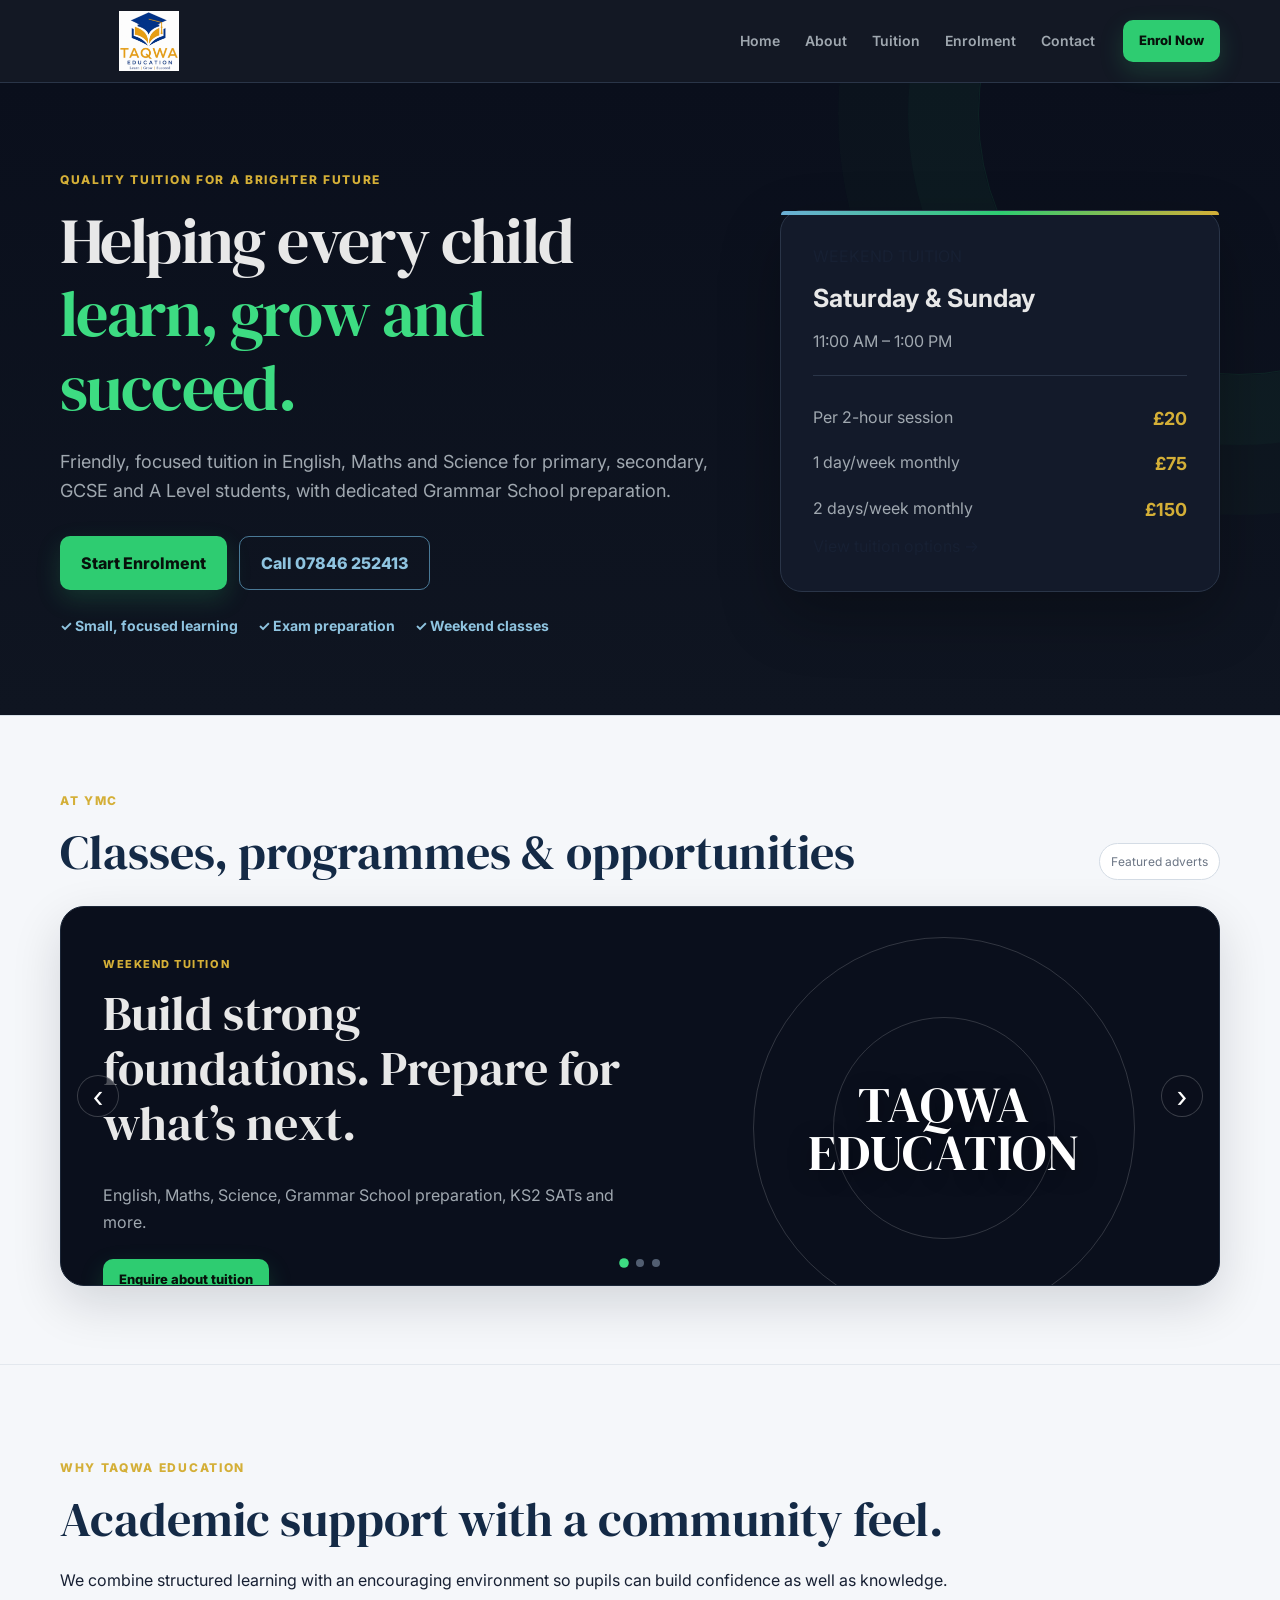
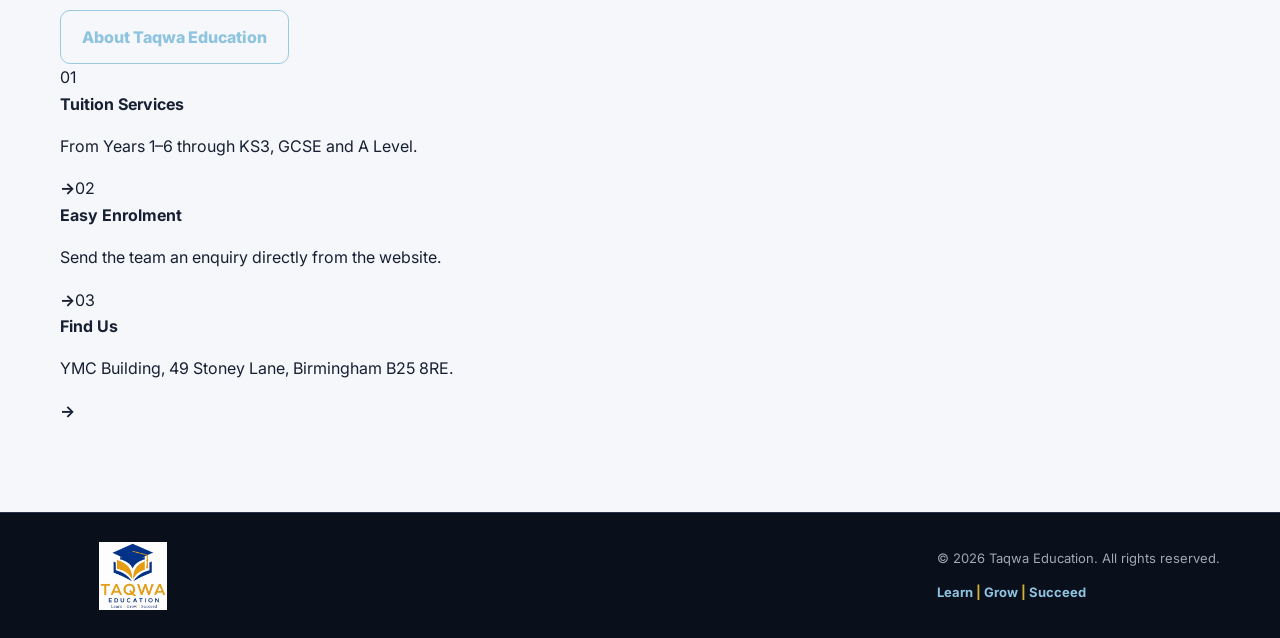
==== index.html @ a2e81d65 "Make homepage the entry point for multipage Taqwa site" ====
<!doctype html>
<html lang="en"><head><meta charset="utf-8"><meta name="viewport" content="width=device-width,initial-scale=1"><title>Taqwa Education | Tuition Centre Birmingham</title><meta name="description" content="Taqwa Education provides supportive tuition in Birmingham for primary, secondary, GCSE and A Level students."><link rel="canonical" href="https://taqwaeducation.com/"><link rel="icon" href="assets/favicon.png" type="image/png"><link rel="preconnect" href="https://fonts.googleapis.com"><link rel="preconnect" href="https://fonts.gstatic.com" crossorigin><link href="https://fonts.googleapis.com/css2?family=DM+Serif+Display&family=Inter:wght@400;500;600;700;800&display=swap" rel="stylesheet"><link rel="stylesheet" href="styles.css"></head><body>
<header class="site-header"><div class="container nav-wrap"><a class="brand" href="index.html"><img src="assets/taqwa-education-logo.jpg" alt="Taqwa Education"></a><button class="menu-btn" aria-label="Open menu" aria-expanded="false">☰</button><nav class="main-nav"><a class="active" href="index.html">Home</a><a href="about.html">About</a><a href="services.html">Tuition</a><a href="enrolment.html">Enrolment</a><a href="contact.html">Contact</a></nav><a class="btn btn-small nav-cta" href="enrolment.html">Enrol Now</a></div></header>
<main>
<section class="hero home-hero"><div class="container hero-grid"><div class="hero-copy"><span class="eyebrow">Quality Tuition for a Brighter Future</span><h1>Helping every child <span>learn, grow and succeed.</span></h1><p>Friendly, focused tuition in English, Maths and Science for primary, secondary, GCSE and A Level students, with dedicated Grammar School preparation.</p><div class="hero-actions"><a class="btn" href="enrolment.html">Start Enrolment</a><a class="btn btn-outline" href="tel:+447846252413">Call 07846 252413</a></div><div class="hero-points"><span>✓ Small, focused learning</span><span>✓ Exam preparation</span><span>✓ Weekend classes</span></div></div><aside class="hero-card"><span class="card-kicker">WEEKEND TUITION</span><h2>Saturday &amp; Sunday</h2><p class="muted">11:00 AM – 1:00 PM</p><hr><div class="price-line"><span>Per 2-hour session</span><strong>£20</strong></div><div class="price-line"><span>1 day/week monthly</span><strong>£75</strong></div><div class="price-line"><span>2 days/week monthly</span><strong>£150</strong></div><a class="text-link" href="services.html">View tuition options →</a></aside></div></section>
<section class="promo-section"><div class="container"><div class="promo-head"><div><span class="eyebrow">At YMC</span><h2>Classes, programmes &amp; opportunities</h2></div><span class="promo-status">Featured adverts</span></div><div class="promo-slider" id="promoSlider" aria-label="Featured programmes"><div class="promo-slide is-active"><div class="promo-copy"><span class="promo-kicker">Weekend Tuition</span><h3>Build strong foundations. Prepare for what’s next.</h3><p>English, Maths, Science, Grammar School preparation, KS2 SATs and more.</p><a class="btn btn-small" href="enrolment.html">Enquire about tuition</a></div><div class="promo-art art-tuition"><span>TAQWA<br>EDUCATION</span></div></div><div class="promo-slide"><div class="promo-copy"><span class="promo-kicker">Karate Classes</span><h3>Stay active. Build discipline. Grow in confidence.</h3><p>Swap this graphic for the real karate poster whenever it is ready.</p><a class="btn btn-small btn-secondary" href="https://ymc1.uk/events.html">View YMC programmes</a></div><div class="promo-art art-karate"><span>KARATE<br>AT YMC</span></div></div><div class="promo-slide"><div class="promo-copy"><span class="promo-kicker">Community Programmes</span><h3>More happening at your local community centre.</h3><p>Tuition, youth activities, sports and community programmes under one roof.</p><a class="btn btn-small btn-secondary" href="https://ymc1.uk/events.html">See programmes</a></div><div class="promo-art art-community"><span>YMC<br>PROGRAMMES</span></div></div><button class="promo-control promo-prev" type="button" aria-label="Previous advert">‹</button><button class="promo-control promo-next" type="button" aria-label="Next advert">›</button><div class="promo-dots"><button class="is-active" type="button" data-slide="0" aria-label="Show advert 1"></button><button type="button" data-slide="1" aria-label="Show advert 2"></button><button type="button" data-slide="2" aria-label="Show advert 3"></button></div></div></div></section>
<section class="section section-alt"><div class="container feature-grid"><div class="feature-copy"><span class="eyebrow">Why Taqwa Education</span><h2>Academic support with a community feel.</h2><p>We combine structured learning with an encouraging environment so pupils can build confidence as well as knowledge.</p><a class="btn btn-outline" href="about.html">About Taqwa Education</a></div><div class="feature-panels"><a href="services.html" class="feature-panel"><span>01</span><div><strong>Tuition Services</strong><p>From Years 1–6 through KS3, GCSE and A Level.</p></div><b>→</b></a><a href="enrolment.html" class="feature-panel"><span>02</span><div><strong>Easy Enrolment</strong><p>Send the team an enquiry directly from the website.</p></div><b>→</b></a><a href="contact.html" class="feature-panel"><span>03</span><div><strong>Find Us</strong><p>YMC Building, 49 Stoney Lane, Birmingham B25 8RE.</p></div><b>→</b></a></div></div></section>
</main><footer><div class="container footer-wrap"><img src="assets/taqwa-education-logo.jpg" alt="Taqwa Education"><div><p>© <span id="year"></span> Taqwa Education. All rights reserved.</p><p class="footer-tagline">Learn <b>|</b> Grow <b>|</b> Succeed</p></div></div></footer><script src="script.js"></script></body></html>
---- styles.css ----
:root{
  --bg-primary:#0a0f1c;
  --bg-secondary:#0f1521;
  --bg-card:#131a2a;
  --bg-card-alt:#1a2332;
  --blue:#6BAFD6;
  --blue-bright:#8FC4E0;
  --green:#2ECC71;
  --green-bright:#3DDC82;
  --gold:#D4AF37;
  --gold-dull:#7E6822;
  --text-primary:#E8E8E8;
  --text-secondary:#A0A8B0;
  --border:#2a3548;
  --white:#fff;
  --ink:#172033;
  --muted:#657084;
  --bg-light:#f5f7fa;
  --line:#dfe5ec;
  --navy:#142a46;
  --radius:18px;
  --shadow:0 18px 50px rgba(10,15,28,.11);
  --font-serif:'DM Serif Display',serif;
  --font-sans:'Inter',system-ui,-apple-system,BlinkMacSystemFont,'Segoe UI',sans-serif;
}
*{box-sizing:border-box}
html{scroll-behavior:smooth}
body{margin:0;font-family:var(--font-sans);color:var(--ink);background:#fff;line-height:1.65}
a{color:inherit;text-decoration:none}img{max-width:100%;display:block}
button,input,select,textarea{font:inherit}
.container{width:min(1160px,calc(100% - 40px));margin-inline:auto}
::selection{background:rgba(212,175,55,.25)}

.site-header{position:sticky;top:0;z-index:1000;background:rgba(10,15,28,.96);backdrop-filter:blur(12px);border-bottom:1px solid var(--border)}
.nav-wrap{height:82px;display:flex;align-items:center;gap:28px}.brand{width:178px;display:block}.brand img{width:100%;height:60px;object-fit:contain;border-radius:8px}
.main-nav{margin-left:auto;display:flex;gap:25px;align-items:center;font-size:14px;font-weight:600;color:var(--text-secondary)}.main-nav a{transition:.2s}.main-nav a:hover{color:var(--green-bright)}
.menu-btn{display:none;border:0;background:none;color:var(--text-primary);font-size:28px}
.btn{display:inline-flex;align-items:center;justify-content:center;border:none;background:var(--green);color:#07110b;padding:13px 21px;border-radius:10px;font-weight:800;box-shadow:0 9px 24px rgba(46,204,113,.18);cursor:pointer;transition:transform .2s,background .2s,box-shadow .2s}.btn:hover{transform:translateY(-2px);background:var(--green-bright);box-shadow:0 13px 28px rgba(46,204,113,.26)}.btn:disabled{opacity:.7;cursor:wait;transform:none}.btn-small{padding:10px 16px;font-size:13px}.btn-secondary{background:transparent;color:var(--green-bright);border:1px solid rgba(61,220,130,.42);box-shadow:none}.btn-secondary:hover{background:rgba(46,204,113,.1);box-shadow:none}.btn-outline{background:transparent;color:var(--blue-bright);box-shadow:none;border:1px solid rgba(107,175,214,.65)}.btn-outline:hover{background:rgba(107,175,214,.1);box-shadow:none}.full{width:100%}

.hero{background:linear-gradient(180deg,var(--bg-primary),var(--bg-secondary));padding:82px 0 78px;overflow:hidden;position:relative}.hero:after{content:"";position:absolute;width:520px;height:520px;right:-220px;top:-230px;border-radius:50%;border:1px solid rgba(46,204,113,.1);box-shadow:0 0 0 70px rgba(46,204,113,.035),0 0 0 140px rgba(46,204,113,.02)}
.hero-grid{display:grid;grid-template-columns:1.2fr .8fr;gap:60px;align-items:center;position:relative;z-index:1}.eyebrow{display:inline-block;color:var(--gold);font-size:12px;font-weight:800;text-transform:uppercase;letter-spacing:.14em;margin-bottom:14px}.eyebrow.light{color:#e8cf72}
h1,h2,h3{line-height:1.15;margin-top:0}h1{font-family:var(--font-serif);font-size:clamp(44px,5vw,68px);font-weight:400;letter-spacing:-.025em;margin-bottom:22px;color:var(--text-primary)}h1 span{color:var(--green-bright)}h2{font-family:var(--font-serif);font-weight:400;font-size:clamp(34px,4vw,48px);color:var(--navy);margin-bottom:20px}h3{font-size:23px;margin-bottom:10px}
.hero-copy>p{font-size:18px;color:var(--text-secondary);max-width:690px}.hero-actions{display:flex;gap:12px;flex-wrap:wrap;margin:30px 0 24px}.hero-points{display:flex;gap:20px;flex-wrap:wrap;color:var(--blue-bright);font-size:14px;font-weight:700}
.hero-card{background:var(--bg-card);border:1px solid var(--border);border-radius:22px;padding:32px;box-shadow:0 24px 60px rgba(0,0,0,.28);position:relative}.hero-card:before{content:"";position:absolute;inset:0 0 auto 0;height:4px;border-radius:22px 22px 0 0;background:linear-gradient(90deg,var(--blue),var(--green),var(--gold))}.hero-card-icon{width:56px;height:56px;border:1px solid var(--border);border-radius:13px;display:grid;place-items:center;color:var(--gold);font-size:12px;font-weight:900;letter-spacing:.08em;background:var(--bg-card-alt)}.hero-card h2{font-family:var(--font-sans);font-size:25px;font-weight:700;color:var(--text-primary);margin:14px 0 3px}.muted{color:var(--text-secondary)}.time{font-size:23px;font-weight:800;color:var(--blue-bright);margin:12px 0 18px}.hero-card hr{border:0;border-top:1px solid var(--border);margin:20px 0}.price-line{display:flex;justify-content:space-between;gap:20px;padding:8px 0}.price-line span{color:var(--text-secondary)}.price-line strong{color:var(--gold);font-size:18px}

.promo-section{background:var(--bg-light);padding:70px 0 78px;border-top:1px solid #d8e0e8;border-bottom:1px solid #e3e8ee}.promo-head{display:flex;align-items:end;justify-content:space-between;gap:25px;margin-bottom:26px}.promo-head h2{margin-bottom:0}.promo-status{font-size:12px;color:#6c7685;border:1px solid #d4dce5;border-radius:999px;padding:8px 11px;background:#fff}.promo-slider{position:relative;min-height:380px;border-radius:24px;overflow:hidden;background:var(--bg-primary);border:1px solid #1b2637;box-shadow:0 18px 50px rgba(10,15,28,.14)}
.promo-slide{position:absolute;inset:0;display:grid;grid-template-columns:1.05fr .95fr;opacity:0;visibility:hidden;transition:opacity .45s ease,visibility .45s ease}.promo-slide.is-active{opacity:1;visibility:visible}.promo-copy{padding:48px 42px;display:flex;flex-direction:column;align-items:flex-start;justify-content:center}.promo-kicker{font-size:11px;text-transform:uppercase;letter-spacing:.14em;color:var(--gold);font-weight:800;margin-bottom:12px}.promo-copy h3{font-family:var(--font-serif);font-size:clamp(30px,4vw,48px);font-weight:400;color:var(--text-primary);margin-bottom:15px;max-width:600px}.promo-copy p{color:var(--text-secondary);font-size:16px;max-width:570px;margin-bottom:24px}.promo-art{position:relative;display:flex;align-items:center;justify-content:center;overflow:hidden;min-height:100%;font-family:var(--font-serif);font-size:clamp(34px,4vw,54px);line-height:.94;letter-spacing:.02em;color:#fff;text-align:center}.promo-art:before,.promo-art:after{content:"";position:absolute;border-radius:50%;border:1px solid rgba(255,255,255,.16)}.promo-art:before{width:380px;height:380px}.promo-art:after{width:220px;height:220px}.promo-art span{position:relative;z-index:1;text-shadow:0 5px 22px rgba(0,0,0,.38)}.tuition-art{background:radial-gradient(circle at 30% 25%,rgba(107,175,214,.34),transparent 36%),linear-gradient(145deg,#17334a,#0a0f1c)}.karate-art{background:radial-gradient(circle at 70% 30%,rgba(46,204,113,.3),transparent 34%),linear-gradient(145deg,#17291f,#0a0f1c)}.community-art{background:radial-gradient(circle at 50% 30%,rgba(212,175,55,.24),transparent 35%),linear-gradient(145deg,#312b18,#0a0f1c)}
.promo-control{position:absolute;top:50%;transform:translateY(-50%);width:42px;height:42px;border-radius:50%;border:1px solid rgba(255,255,255,.2);background:rgba(10,15,28,.7);color:#fff;font-size:30px;line-height:1;display:grid;place-items:center;cursor:pointer;z-index:3}.promo-prev{left:16px}.promo-next{right:16px}.promo-control:hover{background:rgba(10,15,28,.9)}.promo-dots{position:absolute;bottom:18px;left:50%;transform:translateX(-50%);display:flex;gap:8px;z-index:4}.promo-dots button{width:8px;height:8px;border-radius:50%;border:0;background:#708095;padding:0;cursor:pointer;opacity:.7}.promo-dots button.is-active{background:var(--green-bright);opacity:1;transform:scale(1.2)}.promo-note{margin:13px 2px 0;color:#7a8390;font-size:12px}

.section{padding:88px 0}.section-alt{background:var(--bg-light)}.two-col{display:grid;grid-template-columns:.9fr 1.1fr;gap:70px}.prose{font-size:17px;color:#536071}.section-heading{text-align:center;max-width:760px;margin:0 auto 42px}.section-heading p{color:#687383;font-size:17px}
.service-grid{display:grid;grid-template-columns:repeat(2,1fr);gap:22px}.service-card{position:relative;background:#fff;border:1px solid var(--line);border-radius:18px;padding:30px;overflow:hidden;box-shadow:0 10px 30px rgba(10,15,28,.05)}.service-card:before{content:"";position:absolute;left:0;top:0;bottom:0;width:5px;background:var(--accent)}.service-card .number{font-size:12px;font-weight:900;color:var(--accent);letter-spacing:.12em}.service-card h3{color:var(--navy);margin-top:9px}.service-card .sub{font-weight:800;color:var(--accent);margin:0 0 14px}.service-card ul{margin:0;padding-left:20px;color:#526073}.service-card li{margin:8px 0}.blue{--accent:#2a78bc}.green{--accent:#169b5b}.purple{--accent:#6d5cc9}.orange{--accent:#b47a1d}
.special-course{margin-top:26px;background:var(--bg-primary);color:#fff;border:1px solid var(--border);border-radius:18px;padding:22px 26px;display:grid;grid-template-columns:auto 1fr auto;align-items:center;gap:22px;box-shadow:0 15px 35px rgba(10,15,28,.12)}.special-icon{width:55px;height:55px;display:grid;place-items:center;border-radius:14px;background:var(--bg-card-alt);color:var(--gold);font-size:24px}.special-course span{font-size:11px;color:var(--gold);font-weight:800;text-transform:uppercase;letter-spacing:.1em}.special-course h3{margin:3px 0 0;color:var(--text-primary);font-size:25px}

.enrol-grid{display:grid;grid-template-columns:.75fr 1.25fr;gap:60px;align-items:start}.info-stack{margin-top:30px;display:grid;gap:14px}.info-stack div{display:flex;flex-direction:column;border-left:3px solid var(--green);padding:4px 0 4px 14px}.info-stack strong{color:var(--navy)}.info-stack span{color:#6b7584;font-size:14px}.form-card{background:#fff;border:1px solid var(--line);box-shadow:var(--shadow);border-radius:20px;padding:30px}.field-row{display:grid;grid-template-columns:1fr 1fr;gap:16px}label{display:block;font-size:13px;font-weight:800;color:#30405a;margin-bottom:15px}input,select,textarea{width:100%;margin-top:7px;border:1px solid #d2dae4;border-radius:9px;padding:12px 13px;font:inherit;font-weight:500;background:#fff;color:var(--ink);outline:none}input:focus,select:focus,textarea:focus{border-color:#5da9d1;box-shadow:0 0 0 3px rgba(107,175,214,.14)}textarea{resize:vertical}.form-note{margin:11px 0 0;font-size:12px;text-align:center;color:#7b8490}.honeypot{position:absolute!important;left:-5000px!important;width:1px!important;height:1px!important;overflow:hidden!important}.form-success,.form-error{margin-top:14px;border-radius:12px;padding:13px 15px;display:flex;flex-direction:column;gap:2px;font-size:13px}.form-success{background:rgba(46,204,113,.1);border:1px solid rgba(46,204,113,.32);color:#145d37}.form-error{background:rgba(180,122,29,.08);border:1px solid rgba(180,122,29,.28);color:#7a5515}

.section-dark{background:linear-gradient(135deg,var(--bg-primary),#142238);color:#fff}.section-dark h2{color:#fff}.section-dark p{color:var(--text-secondary)}.contact-grid{display:grid;grid-template-columns:.8fr 1.2fr;gap:60px}.contact-cards{display:grid;gap:14px}.contact-card{background:rgba(255,255,255,.05);border:1px solid var(--border);border-radius:14px;padding:18px 20px;display:grid;grid-template-columns:1fr auto;column-gap:20px;align-items:center;transition:.2s}.contact-card:hover{background:rgba(255,255,255,.08);transform:translateY(-1px)}.contact-card span{font-size:11px;text-transform:uppercase;letter-spacing:.08em;color:var(--gold);font-weight:800}.contact-card strong{grid-row:1/3;grid-column:2;font-size:19px;color:var(--blue-bright)}.contact-card small{font-size:14px;color:var(--text-secondary)}
footer{background:var(--bg-primary);border-top:1px solid var(--border);color:var(--text-secondary)}.footer-wrap{min-height:125px;display:flex;align-items:center;justify-content:space-between;gap:25px;font-size:13px}.footer-wrap img{width:145px;height:68px;object-fit:contain;border-radius:8px}.footer-tagline{color:var(--blue-bright);font-weight:700}.footer-tagline b{color:var(--gold)}

@media (max-width:900px){.nav-cta{display:none}.menu-btn{display:block;margin-left:auto}.main-nav{display:none;position:absolute;top:82px;left:0;right:0;background:rgba(10,15,28,.99);border-bottom:1px solid var(--border);padding:20px;flex-direction:column;align-items:flex-start;gap:16px}.main-nav.open{display:flex}.hero-grid,.two-col,.enrol-grid,.contact-grid{grid-template-columns:1fr}.hero{padding-top:58px}.hero-grid{gap:34px}.promo-head{align-items:flex-start;flex-direction:column;gap:12px}.promo-slide{grid-template-columns:1fr}.promo-copy{padding:38px 32px 86px;min-height:330px}.promo-art{display:none}.promo-control{top:auto;bottom:20px;transform:none}.promo-prev{left:20px}.promo-next{right:20px}.promo-dots{bottom:35px}.service-grid{grid-template-columns:1fr}.section{padding:70px 0}}
@media (max-width:600px){.container{width:min(100% - 26px,1160px)}.nav-wrap{height:74px}.brand{width:156px}.brand img{height:52px}.main-nav{top:74px}h1{font-size:42px}.hero-copy>p{font-size:17px}.hero-card,.form-card{padding:22px}.promo-slider{min-height:430px}.promo-copy{padding:34px 24px 90px;min-height:430px}.promo-copy h3{font-size:34px}.promo-note{line-height:1.5}.field-row{grid-template-columns:1fr;gap:0}.special-course{grid-template-columns:auto 1fr}.special-course .btn{grid-column:1/-1}.contact-card{grid-template-columns:1fr}.contact-card strong{grid-row:auto;grid-column:auto}.footer-wrap{padding:28px 0;flex-direction:column;text-align:center;gap:9px}}
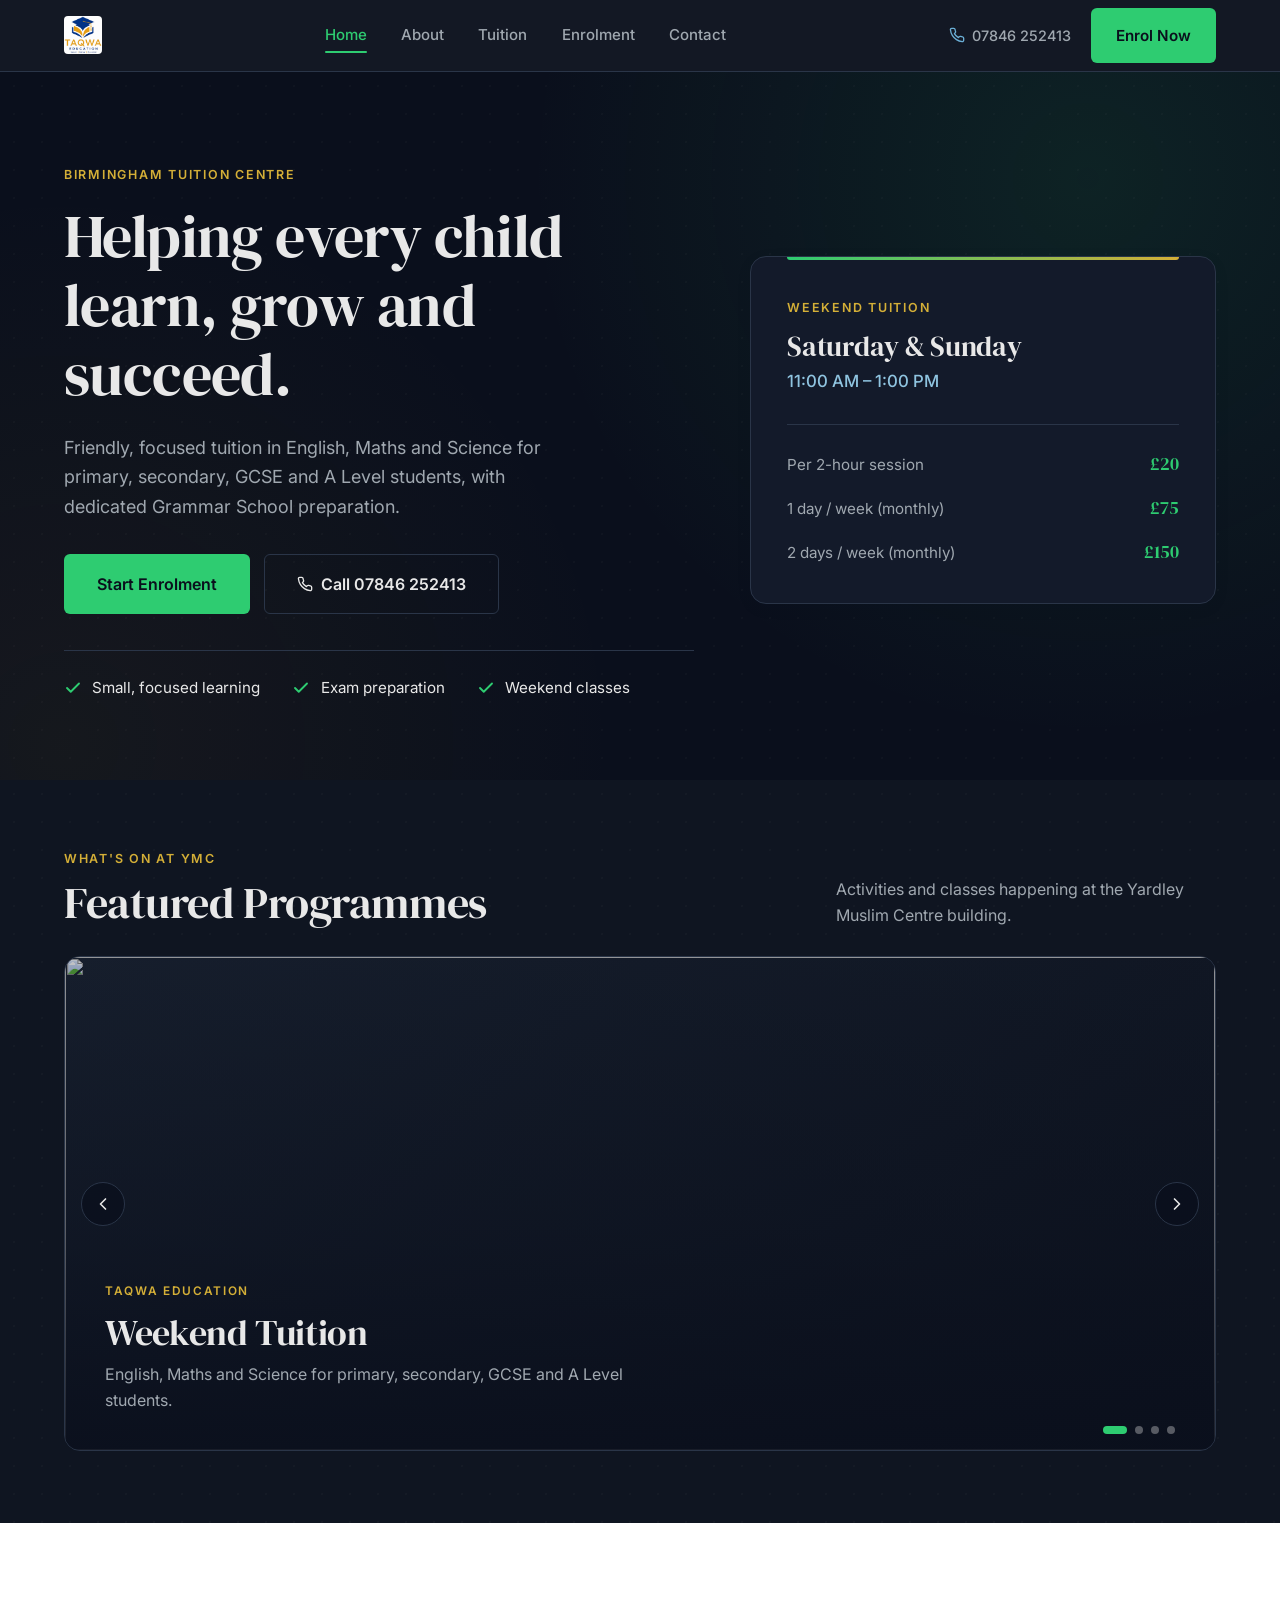
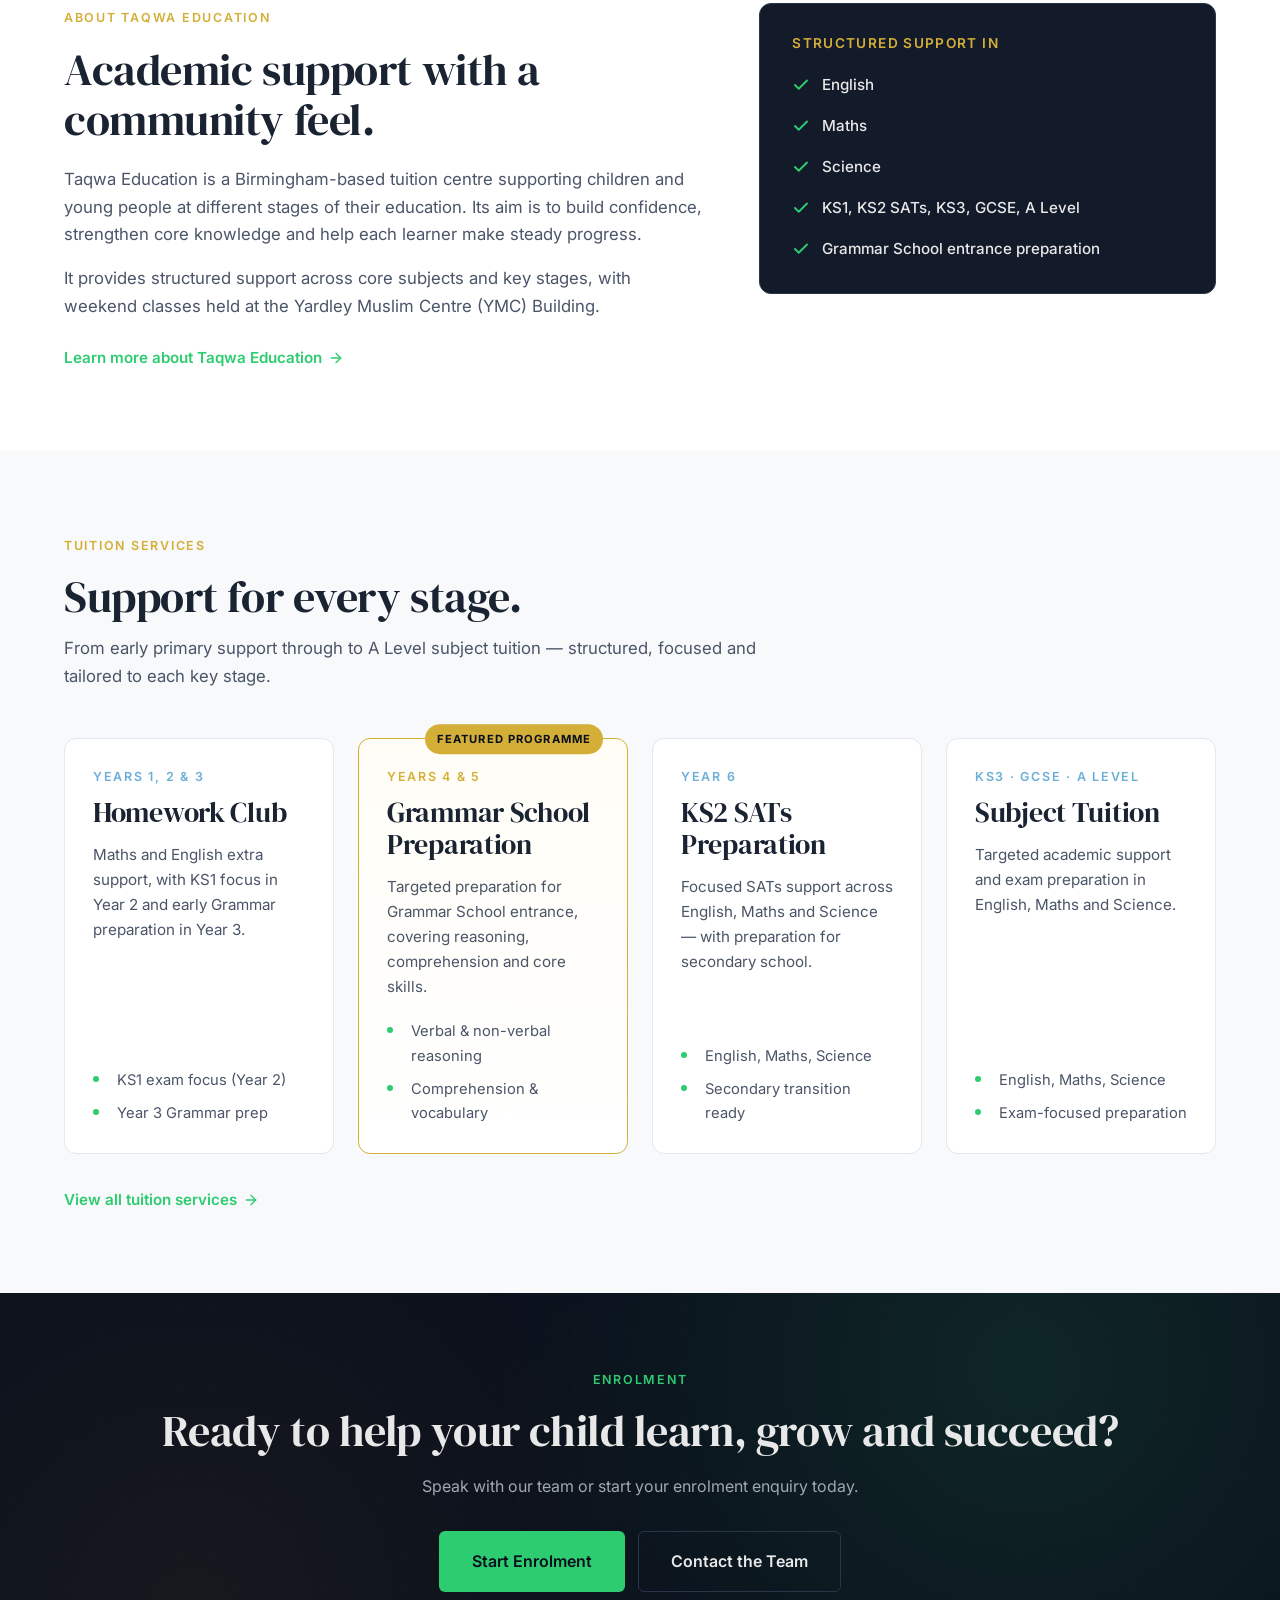
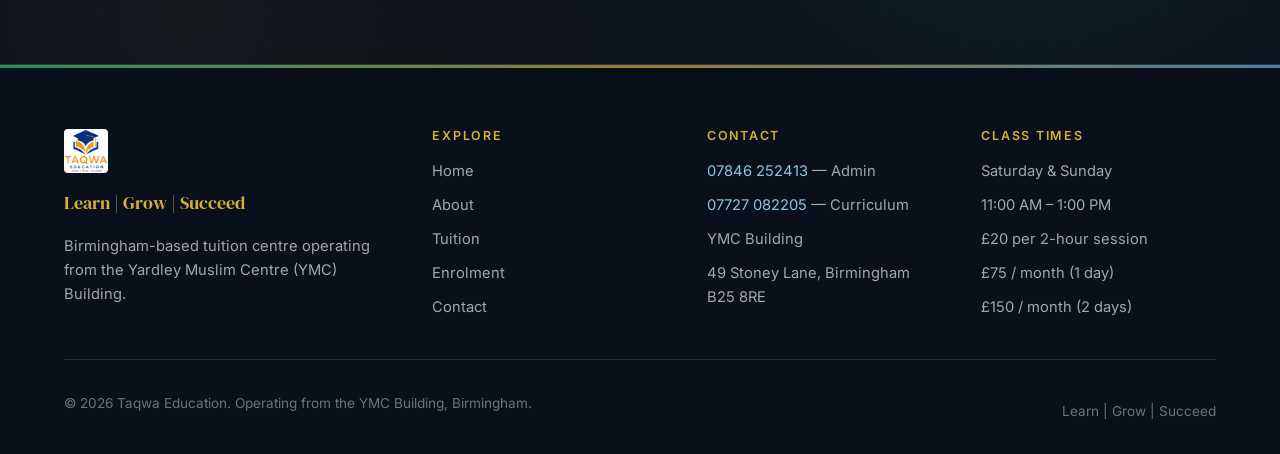
==== commit b6ff7d81: "Revise index.html for improved structure and content Updated the HTML structure and content for the " ====
--- a/index.html
+++ b/index.html
@@ -1,8 +1,406 @@
-<!doctype html>
-<html lang="en"><head><meta charset="utf-8"><meta name="viewport" content="width=device-width,initial-scale=1"><title>Taqwa Education | Tuition Centre Birmingham</title><meta name="description" content="Taqwa Education provides supportive tuition in Birmingham for primary, secondary, GCSE and A Level students."><link rel="canonical" href="https://taqwaeducation.com/"><link rel="icon" href="assets/favicon.png" type="image/png"><link rel="preconnect" href="https://fonts.googleapis.com"><link rel="preconnect" href="https://fonts.gstatic.com" crossorigin><link href="https://fonts.googleapis.com/css2?family=DM+Serif+Display&family=Inter:wght@400;500;600;700;800&display=swap" rel="stylesheet"><link rel="stylesheet" href="styles.css"></head><body>
-<header class="site-header"><div class="container nav-wrap"><a class="brand" href="index.html"><img src="assets/taqwa-education-logo.jpg" alt="Taqwa Education"></a><button class="menu-btn" aria-label="Open menu" aria-expanded="false">☰</button><nav class="main-nav"><a class="active" href="index.html">Home</a><a href="about.html">About</a><a href="services.html">Tuition</a><a href="enrolment.html">Enrolment</a><a href="contact.html">Contact</a></nav><a class="btn btn-small nav-cta" href="enrolment.html">Enrol Now</a></div></header>
-<main>
-<section class="hero home-hero"><div class="container hero-grid"><div class="hero-copy"><span class="eyebrow">Quality Tuition for a Brighter Future</span><h1>Helping every child <span>learn, grow and succeed.</span></h1><p>Friendly, focused tuition in English, Maths and Science for primary, secondary, GCSE and A Level students, with dedicated Grammar School preparation.</p><div class="hero-actions"><a class="btn" href="enrolment.html">Start Enrolment</a><a class="btn btn-outline" href="tel:+447846252413">Call 07846 252413</a></div><div class="hero-points"><span>✓ Small, focused learning</span><span>✓ Exam preparation</span><span>✓ Weekend classes</span></div></div><aside class="hero-card"><span class="card-kicker">WEEKEND TUITION</span><h2>Saturday &amp; Sunday</h2><p class="muted">11:00 AM – 1:00 PM</p><hr><div class="price-line"><span>Per 2-hour session</span><strong>£20</strong></div><div class="price-line"><span>1 day/week monthly</span><strong>£75</strong></div><div class="price-line"><span>2 days/week monthly</span><strong>£150</strong></div><a class="text-link" href="services.html">View tuition options →</a></aside></div></section>
-<section class="promo-section"><div class="container"><div class="promo-head"><div><span class="eyebrow">At YMC</span><h2>Classes, programmes &amp; opportunities</h2></div><span class="promo-status">Featured adverts</span></div><div class="promo-slider" id="promoSlider" aria-label="Featured programmes"><div class="promo-slide is-active"><div class="promo-copy"><span class="promo-kicker">Weekend Tuition</span><h3>Build strong foundations. Prepare for what’s next.</h3><p>English, Maths, Science, Grammar School preparation, KS2 SATs and more.</p><a class="btn btn-small" href="enrolment.html">Enquire about tuition</a></div><div class="promo-art art-tuition"><span>TAQWA<br>EDUCATION</span></div></div><div class="promo-slide"><div class="promo-copy"><span class="promo-kicker">Karate Classes</span><h3>Stay active. Build discipline. Grow in confidence.</h3><p>Swap this graphic for the real karate poster whenever it is ready.</p><a class="btn btn-small btn-secondary" href="https://ymc1.uk/events.html">View YMC programmes</a></div><div class="promo-art art-karate"><span>KARATE<br>AT YMC</span></div></div><div class="promo-slide"><div class="promo-copy"><span class="promo-kicker">Community Programmes</span><h3>More happening at your local community centre.</h3><p>Tuition, youth activities, sports and community programmes under one roof.</p><a class="btn btn-small btn-secondary" href="https://ymc1.uk/events.html">See programmes</a></div><div class="promo-art art-community"><span>YMC<br>PROGRAMMES</span></div></div><button class="promo-control promo-prev" type="button" aria-label="Previous advert">‹</button><button class="promo-control promo-next" type="button" aria-label="Next advert">›</button><div class="promo-dots"><button class="is-active" type="button" data-slide="0" aria-label="Show advert 1"></button><button type="button" data-slide="1" aria-label="Show advert 2"></button><button type="button" data-slide="2" aria-label="Show advert 3"></button></div></div></div></section>
-<section class="section section-alt"><div class="container feature-grid"><div class="feature-copy"><span class="eyebrow">Why Taqwa Education</span><h2>Academic support with a community feel.</h2><p>We combine structured learning with an encouraging environment so pupils can build confidence as well as knowledge.</p><a class="btn btn-outline" href="about.html">About Taqwa Education</a></div><div class="feature-panels"><a href="services.html" class="feature-panel"><span>01</span><div><strong>Tuition Services</strong><p>From Years 1–6 through KS3, GCSE and A Level.</p></div><b>→</b></a><a href="enrolment.html" class="feature-panel"><span>02</span><div><strong>Easy Enrolment</strong><p>Send the team an enquiry directly from the website.</p></div><b>→</b></a><a href="contact.html" class="feature-panel"><span>03</span><div><strong>Find Us</strong><p>YMC Building, 49 Stoney Lane, Birmingham B25 8RE.</p></div><b>→</b></a></div></div></section>
-</main><footer><div class="container footer-wrap"><img src="assets/taqwa-education-logo.jpg" alt="Taqwa Education"><div><p>© <span id="year"></span> Taqwa Education. All rights reserved.</p><p class="footer-tagline">Learn <b>|</b> Grow <b>|</b> Succeed</p></div></div></footer><script src="script.js"></script></body></html>
+<!DOCTYPE html>
+<html lang="en-GB">
+<head>
+  <meta charset="UTF-8">
+  <meta name="viewport" content="width=device-width, initial-scale=1.0">
+  <title>Taqwa Education | Birmingham Tuition Centre | Learn, Grow, Succeed</title>
+  <meta name="description" content="Weekend tuition in English, Maths and Science for primary, secondary, GCSE and A Level students at the YMC Building, Birmingham. Small, focused classes with Grammar School preparation.">
+  <link rel="canonical" href="https://taqwaeducation.co.uk/">
+
+  <!-- Open Graph -->
+  <meta property="og:type" content="website">
+  <meta property="og:title" content="Taqwa Education | Birmingham Tuition Centre">
+  <meta property="og:description" content="Friendly, focused tuition in English, Maths and Science for primary, secondary, GCSE and A Level students, with dedicated Grammar School preparation.">
+  <meta property="og:url" content="https://taqwaeducation.co.uk/">
+  <meta property="og:image" content="https://taqwaeducation.co.uk/assets/taqwa-education-logo.jpg">
+  <meta name="twitter:card" content="summary_large_image">
+
+  <link rel="icon" href="assets/favicon.png" type="image/png">
+  <link rel="apple-touch-icon" href="assets/favicon.png">
+
+  <link rel="preconnect" href="https://fonts.googleapis.com">
+  <link rel="preconnect" href="https://fonts.gstatic.com" crossorigin>
+  <link href="https://fonts.googleapis.com/css2?family=DM+Serif+Display:ital@0;1&family=Inter:wght@300;400;500;600;700&display=swap" rel="stylesheet">
+
+  <link rel="stylesheet" href="styles.css">
+</head>
+<body>
+  <a href="#main" class="skip-link">Skip to content</a>
+
+  <!-- ============ HEADER ============ -->
+  <header class="site-header">
+    <div class="header-inner">
+      <a href="index.html" class="brand" aria-label="Taqwa Education home">
+        <img src="assets/taqwa-education-logo.jpg" alt="Taqwa Education">
+      </a>
+
+      <nav class="nav" aria-label="Primary">
+        <a href="index.html" class="active">Home</a>
+        <a href="about.html">About</a>
+        <a href="services.html">Tuition</a>
+        <a href="enrolment.html">Enrolment</a>
+        <a href="contact.html">Contact</a>
+      </nav>
+
+      <div class="nav-cta">
+        <a href="tel:07846252413" class="nav-phone" aria-label="Call 07846 252413">
+          <svg width="16" height="16" viewBox="0 0 24 24" fill="none" stroke="currentColor" stroke-width="2" stroke-linecap="round" stroke-linejoin="round" aria-hidden="true"><path d="M22 16.92v3a2 2 0 0 1-2.18 2 19.79 19.79 0 0 1-8.63-3.07 19.5 19.5 0 0 1-6-6 19.79 19.79 0 0 1-3.07-8.67A2 2 0 0 1 4.11 2h3a2 2 0 0 1 2 1.72 12.84 12.84 0 0 0 .7 2.81 2 2 0 0 1-.45 2.11L8.09 9.91a16 16 0 0 0 6 6l1.27-1.27a2 2 0 0 1 2.11-.45 12.84 12.84 0 0 0 2.81.7A2 2 0 0 1 22 16.92z"/></svg>
+          07846 252413
+        </a>
+        <a href="enrolment.html" class="btn btn-primary">Enrol Now</a>
+      </div>
+
+      <button class="hamburger" aria-label="Open menu" aria-controls="mobileNav" aria-expanded="false">
+        <svg class="icon-open" width="22" height="22" viewBox="0 0 24 24" fill="none" stroke="currentColor" stroke-width="2" stroke-linecap="round" stroke-linejoin="round" aria-hidden="true"><line x1="3" y1="6" x2="21" y2="6"/><line x1="3" y1="12" x2="21" y2="12"/><line x1="3" y1="18" x2="21" y2="18"/></svg>
+        <svg class="icon-close" width="22" height="22" viewBox="0 0 24 24" fill="none" stroke="currentColor" stroke-width="2" stroke-linecap="round" stroke-linejoin="round" aria-hidden="true"><line x1="18" y1="6" x2="6" y2="18"/><line x1="6" y1="6" x2="18" y2="18"/></svg>
+      </button>
+    </div>
+  </header>
+
+  <!-- Mobile nav panel -->
+  <div class="mobile-nav" id="mobileNav" aria-label="Mobile">
+    <a href="index.html" class="active">Home</a>
+    <a href="about.html">About</a>
+    <a href="services.html">Tuition</a>
+    <a href="enrolment.html">Enrolment</a>
+    <a href="contact.html">Contact</a>
+    <a href="enrolment.html" class="btn btn-primary btn-block">Enrol Now</a>
+    <div class="mobile-contact">
+      <a href="tel:07846252413">
+        <svg width="16" height="16" viewBox="0 0 24 24" fill="none" stroke="currentColor" stroke-width="2" stroke-linecap="round" stroke-linejoin="round" aria-hidden="true"><path d="M22 16.92v3a2 2 0 0 1-2.18 2 19.79 19.79 0 0 1-8.63-3.07 19.5 19.5 0 0 1-6-6 19.79 19.79 0 0 1-3.07-8.67A2 2 0 0 1 4.11 2h3a2 2 0 0 1 2 1.72 12.84 12.84 0 0 0 .7 2.81 2 2 0 0 1-.45 2.11L8.09 9.91a16 16 0 0 0 6 6l1.27-1.27a2 2 0 0 1 2.11-.45 12.84 12.84 0 0 0 2.81.7A2 2 0 0 1 22 16.92z"/></svg>
+        07846 252413
+      </a>
+    </div>
+  </div>
+
+  <main id="main">
+
+    <!-- ============ HERO ============ -->
+    <section class="hero">
+      <div class="container">
+        <div class="hero-grid">
+          <div class="hero-content">
+            <span class="eyebrow">Birmingham Tuition Centre</span>
+            <h1>Helping every child learn, grow and succeed.</h1>
+            <p class="lead">
+              Friendly, focused tuition in English, Maths and Science for primary, secondary,
+              GCSE and A Level students, with dedicated Grammar School preparation.
+            </p>
+            <div class="hero-ctas">
+              <a href="enrolment.html" class="btn btn-primary btn-lg">Start Enrolment</a>
+              <a href="tel:07846252413" class="btn btn-outline btn-lg">
+                <svg width="16" height="16" viewBox="0 0 24 24" fill="none" stroke="currentColor" stroke-width="2" stroke-linecap="round" stroke-linejoin="round" aria-hidden="true"><path d="M22 16.92v3a2 2 0 0 1-2.18 2 19.79 19.79 0 0 1-8.63-3.07 19.5 19.5 0 0 1-6-6 19.79 19.79 0 0 1-3.07-8.67A2 2 0 0 1 4.11 2h3a2 2 0 0 1 2 1.72 12.84 12.84 0 0 0 .7 2.81 2 2 0 0 1-.45 2.11L8.09 9.91a16 16 0 0 0 6 6l1.27-1.27a2 2 0 0 1 2.11-.45 12.84 12.84 0 0 0 2.81.7A2 2 0 0 1 22 16.92z"/></svg>
+                Call 07846 252413
+              </a>
+            </div>
+            <ul class="hero-points">
+              <li class="hero-point">
+                <svg width="18" height="18" viewBox="0 0 24 24" fill="none" stroke="currentColor" stroke-width="2.5" stroke-linecap="round" stroke-linejoin="round" aria-hidden="true"><polyline points="20 6 9 17 4 12"/></svg>
+                Small, focused learning
+              </li>
+              <li class="hero-point">
+                <svg width="18" height="18" viewBox="0 0 24 24" fill="none" stroke="currentColor" stroke-width="2.5" stroke-linecap="round" stroke-linejoin="round" aria-hidden="true"><polyline points="20 6 9 17 4 12"/></svg>
+                Exam preparation
+              </li>
+              <li class="hero-point">
+                <svg width="18" height="18" viewBox="0 0 24 24" fill="none" stroke="currentColor" stroke-width="2.5" stroke-linecap="round" stroke-linejoin="round" aria-hidden="true"><polyline points="20 6 9 17 4 12"/></svg>
+                Weekend classes
+              </li>
+            </ul>
+          </div>
+
+          <aside class="hero-aside" aria-label="Tuition information">
+            <div class="tuition-card">
+              <span class="eyebrow">Weekend Tuition</span>
+              <h3>Saturday &amp; Sunday</h3>
+              <p class="when">11:00 AM – 1:00 PM</p>
+              <div class="divider"></div>
+              <div class="price-list">
+                <div class="price-row">
+                  <span class="label">Per 2-hour session</span>
+                  <span class="price">£20</span>
+                </div>
+                <div class="price-row">
+                  <span class="label">1 day / week (monthly)</span>
+                  <span class="price">£75</span>
+                </div>
+                <div class="price-row">
+                  <span class="label">2 days / week (monthly)</span>
+                  <span class="price">£150</span>
+                </div>
+              </div>
+            </div>
+          </aside>
+        </div>
+      </div>
+    </section>
+
+    <!-- ============ SLIDER ============ -->
+    <section class="slider-wrap" aria-label="Featured programmes at YMC">
+      <div class="container">
+        <div class="slider-head">
+          <div>
+            <span class="eyebrow">What's on at YMC</span>
+            <h2>Featured Programmes</h2>
+          </div>
+          <p class="text-secondary" style="max-width:380px;">
+            Activities and classes happening at the Yardley Muslim Centre building.
+          </p>
+        </div>
+
+        <div class="slider" data-slider
+             role="region"
+             aria-roledescription="carousel"
+             aria-label="Featured programmes"
+             tabindex="0">
+          <div class="slider-viewport">
+            <div class="slider-track">
+
+              <!-- Slide 1 -->
+              <article class="slide" aria-label="Slide 1 of 4">
+                <div class="slide-media">
+                  <img src="assets/adverts/tuition.jpg" alt="" class="slide-img" loading="lazy">
+                  <div class="slide-overlay"></div>
+                </div>
+                <div class="slide-content">
+                  <span class="slide-eyebrow">Taqwa Education</span>
+                  <h3 class="slide-title">Weekend Tuition</h3>
+                  <p class="slide-subtitle">English, Maths and Science for primary, secondary, GCSE and A Level students.</p>
+                </div>
+              </article>
+
+              <!-- Slide 2 -->
+              <article class="slide" aria-label="Slide 2 of 4">
+                <div class="slide-media">
+                  <img src="assets/adverts/karate.jpg" alt="" class="slide-img" loading="lazy">
+                  <div class="slide-overlay"></div>
+                </div>
+                <div class="slide-content">
+                  <span class="slide-eyebrow">YMC Activity</span>
+                  <h3 class="slide-title">Karate Classes</h3>
+                  <p class="slide-subtitle">Discipline, focus and confidence — weekly martial arts sessions at the YMC building.</p>
+                </div>
+              </article>
+
+              <!-- Slide 3 -->
+              <article class="slide" aria-label="Slide 3 of 4">
+                <div class="slide-media">
+                  <img src="assets/adverts/community.jpg" alt="" class="slide-img" loading="lazy">
+                  <div class="slide-overlay"></div>
+                </div>
+                <div class="slide-content">
+                  <span class="slide-eyebrow">YMC Programme</span>
+                  <h3 class="slide-title">Youth &amp; Community Activities</h3>
+                  <p class="slide-subtitle">Regular activities for young people and families across the Yardley community.</p>
+                </div>
+              </article>
+
+              <!-- Slide 4 -->
+              <article class="slide" aria-label="Slide 4 of 4">
+                <div class="slide-media">
+                  <div class="slide-overlay"></div>
+                </div>
+                <div class="slide-content">
+                  <span class="slide-eyebrow">Coming Up</span>
+                  <h3 class="slide-title">Add Your Programme Here</h3>
+                  <p class="slide-subtitle">Drop an image into <code>assets/adverts/</code> to feature new activities here.</p>
+                </div>
+              </article>
+
+            </div>
+          </div>
+
+          <button class="slider-nav slider-prev" aria-label="Previous slide">
+            <svg width="20" height="20" viewBox="0 0 24 24" fill="none" stroke="currentColor" stroke-width="2" stroke-linecap="round" stroke-linejoin="round" aria-hidden="true"><polyline points="15 18 9 12 15 6"/></svg>
+          </button>
+          <button class="slider-nav slider-next" aria-label="Next slide">
+            <svg width="20" height="20" viewBox="0 0 24 24" fill="none" stroke="currentColor" stroke-width="2" stroke-linecap="round" stroke-linejoin="round" aria-hidden="true"><polyline points="9 18 15 12 9 6"/></svg>
+          </button>
+
+          <div class="slider-dots" role="tablist" aria-label="Choose slide"></div>
+        </div>
+      </div>
+    </section>
+
+    <!-- ============ ABOUT TEASER ============ -->
+    <section class="section section-light">
+      <div class="container">
+        <div class="split">
+          <div>
+            <span class="eyebrow">About Taqwa Education</span>
+            <h2>Academic support with a community feel.</h2>
+            <p class="text-dark-secondary" style="font-size:1.05rem; margin-top:1.25rem;">
+              Taqwa Education is a Birmingham-based tuition centre supporting children and young people
+              at different stages of their education. Its aim is to build confidence, strengthen core
+              knowledge and help each learner make steady progress.
+            </p>
+            <p class="text-dark-secondary" style="font-size:1.05rem;">
+              It provides structured support across core subjects and key stages, with weekend classes
+              held at the Yardley Muslim Centre (YMC) Building.
+            </p>
+
+            <p style="margin-top:1.5rem;">
+              <a href="about.html" class="link-arrow">
+                Learn more about Taqwa Education
+                <svg width="16" height="16" viewBox="0 0 24 24" fill="none" stroke="currentColor" stroke-width="2" stroke-linecap="round" stroke-linejoin="round" aria-hidden="true"><line x1="5" y1="12" x2="19" y2="12"/><polyline points="12 5 19 12 12 19"/></svg>
+              </a>
+            </p>
+          </div>
+
+          <div class="info-card" aria-label="Subjects and stages covered">
+            <h4>Structured support in</h4>
+            <ul class="info-list">
+              <li>
+                <svg width="18" height="18" viewBox="0 0 24 24" fill="none" stroke="currentColor" stroke-width="2.5" stroke-linecap="round" stroke-linejoin="round" aria-hidden="true"><polyline points="20 6 9 17 4 12"/></svg>
+                <strong>English</strong>
+              </li>
+              <li>
+                <svg width="18" height="18" viewBox="0 0 24 24" fill="none" stroke="currentColor" stroke-width="2.5" stroke-linecap="round" stroke-linejoin="round" aria-hidden="true"><polyline points="20 6 9 17 4 12"/></svg>
+                <strong>Maths</strong>
+              </li>
+              <li>
+                <svg width="18" height="18" viewBox="0 0 24 24" fill="none" stroke="currentColor" stroke-width="2.5" stroke-linecap="round" stroke-linejoin="round" aria-hidden="true"><polyline points="20 6 9 17 4 12"/></svg>
+                <strong>Science</strong>
+              </li>
+              <li>
+                <svg width="18" height="18" viewBox="0 0 24 24" fill="none" stroke="currentColor" stroke-width="2.5" stroke-linecap="round" stroke-linejoin="round" aria-hidden="true"><polyline points="20 6 9 17 4 12"/></svg>
+                <strong>KS1, KS2 SATs, KS3, GCSE, A Level</strong>
+              </li>
+              <li>
+                <svg width="18" height="18" viewBox="0 0 24 24" fill="none" stroke="currentColor" stroke-width="2.5" stroke-linecap="round" stroke-linejoin="round" aria-hidden="true"><polyline points="20 6 9 17 4 12"/></svg>
+                <strong>Grammar School entrance preparation</strong>
+              </li>
+            </ul>
+          </div>
+        </div>
+      </div>
+    </section>
+
+    <!-- ============ SERVICES SUMMARY ============ -->
+    <section class="section section-tint">
+      <div class="container">
+        <div class="section-head">
+          <span class="eyebrow">Tuition Services</span>
+          <h2>Support for every stage.</h2>
+          <p class="text-dark-secondary" style="font-size:1.05rem; margin-top:0.75rem;">
+            From early primary support through to A Level subject tuition — structured,
+            focused and tailored to each key stage.
+          </p>
+        </div>
+
+        <div class="grid grid-4">
+          <article class="service-card">
+            <div class="stage">Years 1, 2 &amp; 3</div>
+            <h3>Homework Club</h3>
+            <p>Maths and English extra support, with KS1 focus in Year 2 and early Grammar preparation in Year 3.</p>
+            <ul class="feature-list">
+              <li>KS1 exam focus (Year 2)</li>
+              <li>Year 3 Grammar prep</li>
+            </ul>
+          </article>
+
+          <article class="service-card featured">
+            <div class="stage">Years 4 &amp; 5</div>
+            <h3>Grammar School Preparation</h3>
+            <p>Targeted preparation for Grammar School entrance, covering reasoning, comprehension and core skills.</p>
+            <ul class="feature-list">
+              <li>Verbal &amp; non-verbal reasoning</li>
+              <li>Comprehension &amp; vocabulary</li>
+            </ul>
+          </article>
+
+          <article class="service-card">
+            <div class="stage">Year 6</div>
+            <h3>KS2 SATs Preparation</h3>
+            <p>Focused SATs support across English, Maths and Science — with preparation for secondary school.</p>
+            <ul class="feature-list">
+              <li>English, Maths, Science</li>
+              <li>Secondary transition ready</li>
+            </ul>
+          </article>
+
+          <article class="service-card">
+            <div class="stage">KS3 · GCSE · A Level</div>
+            <h3>Subject Tuition</h3>
+            <p>Targeted academic support and exam preparation in English, Maths and Science.</p>
+            <ul class="feature-list">
+              <li>English, Maths, Science</li>
+              <li>Exam-focused preparation</li>
+            </ul>
+          </article>
+        </div>
+
+        <p style="margin-top:2rem;">
+          <a href="services.html" class="link-arrow">
+            View all tuition services
+            <svg width="16" height="16" viewBox="0 0 24 24" fill="none" stroke="currentColor" stroke-width="2" stroke-linecap="round" stroke-linejoin="round" aria-hidden="true"><line x1="5" y1="12" x2="19" y2="12"/><polyline points="12 5 19 12 12 19"/></svg>
+          </a>
+        </p>
+      </div>
+    </section>
+
+    <!-- ============ CTA BAND ============ -->
+    <section class="cta-band">
+      <div class="container">
+        <span class="eyebrow eyebrow-green">Enrolment</span>
+        <h2>Ready to help your child learn, grow and succeed?</h2>
+        <p>Speak with our team or start your enrolment enquiry today.</p>
+        <div class="hero-ctas">
+          <a href="enrolment.html" class="btn btn-primary btn-lg">Start Enrolment</a>
+          <a href="contact.html" class="btn btn-outline btn-lg">Contact the Team</a>
+        </div>
+      </div>
+    </section>
+
+  </main>
+
+  <!-- ============ FOOTER ============ -->
+  <footer class="site-footer">
+    <div class="container">
+      <div class="footer-grid">
+        <div class="footer-brand">
+          <img src="assets/taqwa-education-logo.jpg" alt="Taqwa Education">
+          <p class="tagline">Learn | Grow | Succeed</p>
+          <p>Birmingham-based tuition centre operating from the Yardley Muslim Centre (YMC) Building.</p>
+        </div>
+        <div class="footer-col">
+          <h4>Explore</h4>
+          <ul>
+            <li><a href="index.html">Home</a></li>
+            <li><a href="about.html">About</a></li>
+            <li><a href="services.html">Tuition</a></li>
+            <li><a href="enrolment.html">Enrolment</a></li>
+            <li><a href="contact.html">Contact</a></li>
+          </ul>
+        </div>
+        <div class="footer-col">
+          <h4>Contact</h4>
+          <ul>
+            <li><a href="tel:07846252413" class="phone-link">07846 252413</a> — Admin</li>
+            <li><a href="tel:07727082205" class="phone-link">07727 082205</a> — Curriculum</li>
+            <li>YMC Building</li>
+            <li>49 Stoney Lane, Birmingham B25 8RE</li>
+          </ul>
+        </div>
+        <div class="footer-col">
+          <h4>Class Times</h4>
+          <ul>
+            <li>Saturday &amp; Sunday</li>
+            <li>11:00 AM – 1:00 PM</li>
+            <li>£20 per 2-hour session</li>
+            <li>£75 / month (1 day)</li>
+            <li>£150 / month (2 days)</li>
+          </ul>
+        </div>
+      </div>
+      <div class="footer-bottom">
+        <p>© <span id="year">2024</span> Taqwa Education. Operating from the YMC Building, Birmingham.</p>
+        <p>Learn | Grow | Succeed</p>
+      </div>
+    </div>
+  </footer>
+
+  <script src="script.js"></script>
+  <script>document.getElementById('year').textContent = new Date().getFullYear();</script>
+</body>
+</html>
--- a/styles.css
+++ b/styles.css
@@ -1,60 +1,1459 @@
-:root{
-  --bg-primary:#0a0f1c;
-  --bg-secondary:#0f1521;
-  --bg-card:#131a2a;
-  --bg-card-alt:#1a2332;
-  --blue:#6BAFD6;
-  --blue-bright:#8FC4E0;
-  --green:#2ECC71;
-  --green-bright:#3DDC82;
-  --gold:#D4AF37;
-  --gold-dull:#7E6822;
-  --text-primary:#E8E8E8;
-  --text-secondary:#A0A8B0;
-  --border:#2a3548;
-  --white:#fff;
-  --ink:#172033;
-  --muted:#657084;
-  --bg-light:#f5f7fa;
-  --line:#dfe5ec;
-  --navy:#142a46;
-  --radius:18px;
-  --shadow:0 18px 50px rgba(10,15,28,.11);
-  --font-serif:'DM Serif Display',serif;
-  --font-sans:'Inter',system-ui,-apple-system,BlinkMacSystemFont,'Segoe UI',sans-serif;
-}
-*{box-sizing:border-box}
-html{scroll-behavior:smooth}
-body{margin:0;font-family:var(--font-sans);color:var(--ink);background:#fff;line-height:1.65}
-a{color:inherit;text-decoration:none}img{max-width:100%;display:block}
-button,input,select,textarea{font:inherit}
-.container{width:min(1160px,calc(100% - 40px));margin-inline:auto}
-::selection{background:rgba(212,175,55,.25)}
-
-.site-header{position:sticky;top:0;z-index:1000;background:rgba(10,15,28,.96);backdrop-filter:blur(12px);border-bottom:1px solid var(--border)}
-.nav-wrap{height:82px;display:flex;align-items:center;gap:28px}.brand{width:178px;display:block}.brand img{width:100%;height:60px;object-fit:contain;border-radius:8px}
-.main-nav{margin-left:auto;display:flex;gap:25px;align-items:center;font-size:14px;font-weight:600;color:var(--text-secondary)}.main-nav a{transition:.2s}.main-nav a:hover{color:var(--green-bright)}
-.menu-btn{display:none;border:0;background:none;color:var(--text-primary);font-size:28px}
-.btn{display:inline-flex;align-items:center;justify-content:center;border:none;background:var(--green);color:#07110b;padding:13px 21px;border-radius:10px;font-weight:800;box-shadow:0 9px 24px rgba(46,204,113,.18);cursor:pointer;transition:transform .2s,background .2s,box-shadow .2s}.btn:hover{transform:translateY(-2px);background:var(--green-bright);box-shadow:0 13px 28px rgba(46,204,113,.26)}.btn:disabled{opacity:.7;cursor:wait;transform:none}.btn-small{padding:10px 16px;font-size:13px}.btn-secondary{background:transparent;color:var(--green-bright);border:1px solid rgba(61,220,130,.42);box-shadow:none}.btn-secondary:hover{background:rgba(46,204,113,.1);box-shadow:none}.btn-outline{background:transparent;color:var(--blue-bright);box-shadow:none;border:1px solid rgba(107,175,214,.65)}.btn-outline:hover{background:rgba(107,175,214,.1);box-shadow:none}.full{width:100%}
-
-.hero{background:linear-gradient(180deg,var(--bg-primary),var(--bg-secondary));padding:82px 0 78px;overflow:hidden;position:relative}.hero:after{content:"";position:absolute;width:520px;height:520px;right:-220px;top:-230px;border-radius:50%;border:1px solid rgba(46,204,113,.1);box-shadow:0 0 0 70px rgba(46,204,113,.035),0 0 0 140px rgba(46,204,113,.02)}
-.hero-grid{display:grid;grid-template-columns:1.2fr .8fr;gap:60px;align-items:center;position:relative;z-index:1}.eyebrow{display:inline-block;color:var(--gold);font-size:12px;font-weight:800;text-transform:uppercase;letter-spacing:.14em;margin-bottom:14px}.eyebrow.light{color:#e8cf72}
-h1,h2,h3{line-height:1.15;margin-top:0}h1{font-family:var(--font-serif);font-size:clamp(44px,5vw,68px);font-weight:400;letter-spacing:-.025em;margin-bottom:22px;color:var(--text-primary)}h1 span{color:var(--green-bright)}h2{font-family:var(--font-serif);font-weight:400;font-size:clamp(34px,4vw,48px);color:var(--navy);margin-bottom:20px}h3{font-size:23px;margin-bottom:10px}
-.hero-copy>p{font-size:18px;color:var(--text-secondary);max-width:690px}.hero-actions{display:flex;gap:12px;flex-wrap:wrap;margin:30px 0 24px}.hero-points{display:flex;gap:20px;flex-wrap:wrap;color:var(--blue-bright);font-size:14px;font-weight:700}
-.hero-card{background:var(--bg-card);border:1px solid var(--border);border-radius:22px;padding:32px;box-shadow:0 24px 60px rgba(0,0,0,.28);position:relative}.hero-card:before{content:"";position:absolute;inset:0 0 auto 0;height:4px;border-radius:22px 22px 0 0;background:linear-gradient(90deg,var(--blue),var(--green),var(--gold))}.hero-card-icon{width:56px;height:56px;border:1px solid var(--border);border-radius:13px;display:grid;place-items:center;color:var(--gold);font-size:12px;font-weight:900;letter-spacing:.08em;background:var(--bg-card-alt)}.hero-card h2{font-family:var(--font-sans);font-size:25px;font-weight:700;color:var(--text-primary);margin:14px 0 3px}.muted{color:var(--text-secondary)}.time{font-size:23px;font-weight:800;color:var(--blue-bright);margin:12px 0 18px}.hero-card hr{border:0;border-top:1px solid var(--border);margin:20px 0}.price-line{display:flex;justify-content:space-between;gap:20px;padding:8px 0}.price-line span{color:var(--text-secondary)}.price-line strong{color:var(--gold);font-size:18px}
-
-.promo-section{background:var(--bg-light);padding:70px 0 78px;border-top:1px solid #d8e0e8;border-bottom:1px solid #e3e8ee}.promo-head{display:flex;align-items:end;justify-content:space-between;gap:25px;margin-bottom:26px}.promo-head h2{margin-bottom:0}.promo-status{font-size:12px;color:#6c7685;border:1px solid #d4dce5;border-radius:999px;padding:8px 11px;background:#fff}.promo-slider{position:relative;min-height:380px;border-radius:24px;overflow:hidden;background:var(--bg-primary);border:1px solid #1b2637;box-shadow:0 18px 50px rgba(10,15,28,.14)}
-.promo-slide{position:absolute;inset:0;display:grid;grid-template-columns:1.05fr .95fr;opacity:0;visibility:hidden;transition:opacity .45s ease,visibility .45s ease}.promo-slide.is-active{opacity:1;visibility:visible}.promo-copy{padding:48px 42px;display:flex;flex-direction:column;align-items:flex-start;justify-content:center}.promo-kicker{font-size:11px;text-transform:uppercase;letter-spacing:.14em;color:var(--gold);font-weight:800;margin-bottom:12px}.promo-copy h3{font-family:var(--font-serif);font-size:clamp(30px,4vw,48px);font-weight:400;color:var(--text-primary);margin-bottom:15px;max-width:600px}.promo-copy p{color:var(--text-secondary);font-size:16px;max-width:570px;margin-bottom:24px}.promo-art{position:relative;display:flex;align-items:center;justify-content:center;overflow:hidden;min-height:100%;font-family:var(--font-serif);font-size:clamp(34px,4vw,54px);line-height:.94;letter-spacing:.02em;color:#fff;text-align:center}.promo-art:before,.promo-art:after{content:"";position:absolute;border-radius:50%;border:1px solid rgba(255,255,255,.16)}.promo-art:before{width:380px;height:380px}.promo-art:after{width:220px;height:220px}.promo-art span{position:relative;z-index:1;text-shadow:0 5px 22px rgba(0,0,0,.38)}.tuition-art{background:radial-gradient(circle at 30% 25%,rgba(107,175,214,.34),transparent 36%),linear-gradient(145deg,#17334a,#0a0f1c)}.karate-art{background:radial-gradient(circle at 70% 30%,rgba(46,204,113,.3),transparent 34%),linear-gradient(145deg,#17291f,#0a0f1c)}.community-art{background:radial-gradient(circle at 50% 30%,rgba(212,175,55,.24),transparent 35%),linear-gradient(145deg,#312b18,#0a0f1c)}
-.promo-control{position:absolute;top:50%;transform:translateY(-50%);width:42px;height:42px;border-radius:50%;border:1px solid rgba(255,255,255,.2);background:rgba(10,15,28,.7);color:#fff;font-size:30px;line-height:1;display:grid;place-items:center;cursor:pointer;z-index:3}.promo-prev{left:16px}.promo-next{right:16px}.promo-control:hover{background:rgba(10,15,28,.9)}.promo-dots{position:absolute;bottom:18px;left:50%;transform:translateX(-50%);display:flex;gap:8px;z-index:4}.promo-dots button{width:8px;height:8px;border-radius:50%;border:0;background:#708095;padding:0;cursor:pointer;opacity:.7}.promo-dots button.is-active{background:var(--green-bright);opacity:1;transform:scale(1.2)}.promo-note{margin:13px 2px 0;color:#7a8390;font-size:12px}
-
-.section{padding:88px 0}.section-alt{background:var(--bg-light)}.two-col{display:grid;grid-template-columns:.9fr 1.1fr;gap:70px}.prose{font-size:17px;color:#536071}.section-heading{text-align:center;max-width:760px;margin:0 auto 42px}.section-heading p{color:#687383;font-size:17px}
-.service-grid{display:grid;grid-template-columns:repeat(2,1fr);gap:22px}.service-card{position:relative;background:#fff;border:1px solid var(--line);border-radius:18px;padding:30px;overflow:hidden;box-shadow:0 10px 30px rgba(10,15,28,.05)}.service-card:before{content:"";position:absolute;left:0;top:0;bottom:0;width:5px;background:var(--accent)}.service-card .number{font-size:12px;font-weight:900;color:var(--accent);letter-spacing:.12em}.service-card h3{color:var(--navy);margin-top:9px}.service-card .sub{font-weight:800;color:var(--accent);margin:0 0 14px}.service-card ul{margin:0;padding-left:20px;color:#526073}.service-card li{margin:8px 0}.blue{--accent:#2a78bc}.green{--accent:#169b5b}.purple{--accent:#6d5cc9}.orange{--accent:#b47a1d}
-.special-course{margin-top:26px;background:var(--bg-primary);color:#fff;border:1px solid var(--border);border-radius:18px;padding:22px 26px;display:grid;grid-template-columns:auto 1fr auto;align-items:center;gap:22px;box-shadow:0 15px 35px rgba(10,15,28,.12)}.special-icon{width:55px;height:55px;display:grid;place-items:center;border-radius:14px;background:var(--bg-card-alt);color:var(--gold);font-size:24px}.special-course span{font-size:11px;color:var(--gold);font-weight:800;text-transform:uppercase;letter-spacing:.1em}.special-course h3{margin:3px 0 0;color:var(--text-primary);font-size:25px}
-
-.enrol-grid{display:grid;grid-template-columns:.75fr 1.25fr;gap:60px;align-items:start}.info-stack{margin-top:30px;display:grid;gap:14px}.info-stack div{display:flex;flex-direction:column;border-left:3px solid var(--green);padding:4px 0 4px 14px}.info-stack strong{color:var(--navy)}.info-stack span{color:#6b7584;font-size:14px}.form-card{background:#fff;border:1px solid var(--line);box-shadow:var(--shadow);border-radius:20px;padding:30px}.field-row{display:grid;grid-template-columns:1fr 1fr;gap:16px}label{display:block;font-size:13px;font-weight:800;color:#30405a;margin-bottom:15px}input,select,textarea{width:100%;margin-top:7px;border:1px solid #d2dae4;border-radius:9px;padding:12px 13px;font:inherit;font-weight:500;background:#fff;color:var(--ink);outline:none}input:focus,select:focus,textarea:focus{border-color:#5da9d1;box-shadow:0 0 0 3px rgba(107,175,214,.14)}textarea{resize:vertical}.form-note{margin:11px 0 0;font-size:12px;text-align:center;color:#7b8490}.honeypot{position:absolute!important;left:-5000px!important;width:1px!important;height:1px!important;overflow:hidden!important}.form-success,.form-error{margin-top:14px;border-radius:12px;padding:13px 15px;display:flex;flex-direction:column;gap:2px;font-size:13px}.form-success{background:rgba(46,204,113,.1);border:1px solid rgba(46,204,113,.32);color:#145d37}.form-error{background:rgba(180,122,29,.08);border:1px solid rgba(180,122,29,.28);color:#7a5515}
-
-.section-dark{background:linear-gradient(135deg,var(--bg-primary),#142238);color:#fff}.section-dark h2{color:#fff}.section-dark p{color:var(--text-secondary)}.contact-grid{display:grid;grid-template-columns:.8fr 1.2fr;gap:60px}.contact-cards{display:grid;gap:14px}.contact-card{background:rgba(255,255,255,.05);border:1px solid var(--border);border-radius:14px;padding:18px 20px;display:grid;grid-template-columns:1fr auto;column-gap:20px;align-items:center;transition:.2s}.contact-card:hover{background:rgba(255,255,255,.08);transform:translateY(-1px)}.contact-card span{font-size:11px;text-transform:uppercase;letter-spacing:.08em;color:var(--gold);font-weight:800}.contact-card strong{grid-row:1/3;grid-column:2;font-size:19px;color:var(--blue-bright)}.contact-card small{font-size:14px;color:var(--text-secondary)}
-footer{background:var(--bg-primary);border-top:1px solid var(--border);color:var(--text-secondary)}.footer-wrap{min-height:125px;display:flex;align-items:center;justify-content:space-between;gap:25px;font-size:13px}.footer-wrap img{width:145px;height:68px;object-fit:contain;border-radius:8px}.footer-tagline{color:var(--blue-bright);font-weight:700}.footer-tagline b{color:var(--gold)}
-
-@media (max-width:900px){.nav-cta{display:none}.menu-btn{display:block;margin-left:auto}.main-nav{display:none;position:absolute;top:82px;left:0;right:0;background:rgba(10,15,28,.99);border-bottom:1px solid var(--border);padding:20px;flex-direction:column;align-items:flex-start;gap:16px}.main-nav.open{display:flex}.hero-grid,.two-col,.enrol-grid,.contact-grid{grid-template-columns:1fr}.hero{padding-top:58px}.hero-grid{gap:34px}.promo-head{align-items:flex-start;flex-direction:column;gap:12px}.promo-slide{grid-template-columns:1fr}.promo-copy{padding:38px 32px 86px;min-height:330px}.promo-art{display:none}.promo-control{top:auto;bottom:20px;transform:none}.promo-prev{left:20px}.promo-next{right:20px}.promo-dots{bottom:35px}.service-grid{grid-template-columns:1fr}.section{padding:70px 0}}
-@media (max-width:600px){.container{width:min(100% - 26px,1160px)}.nav-wrap{height:74px}.brand{width:156px}.brand img{height:52px}.main-nav{top:74px}h1{font-size:42px}.hero-copy>p{font-size:17px}.hero-card,.form-card{padding:22px}.promo-slider{min-height:430px}.promo-copy{padding:34px 24px 90px;min-height:430px}.promo-copy h3{font-size:34px}.promo-note{line-height:1.5}.field-row{grid-template-columns:1fr;gap:0}.special-course{grid-template-columns:auto 1fr}.special-course .btn{grid-column:1/-1}.contact-card{grid-template-columns:1fr}.contact-card strong{grid-row:auto;grid-column:auto}.footer-wrap{padding:28px 0;flex-direction:column;text-align:center;gap:9px}}
+/* =========================================================
+   Taqwa Education — Design System
+   Inspired by Yardley Muslim Centre visual language
+   ========================================================= */
+
+:root {
+  /* Dark navy palette (YMC-inspired) */
+  --navy: #0A0F1C;
+  --navy-light: #0F1521;
+  --card: #131A2A;
+  --card-2: #1A2332;
+
+  /* Accents */
+  --green: #2ECC71;
+  --green-bright: #3DDC82;
+  --green-dark: #27AE60;
+  --gold: #D4AF37;
+  --gold-soft: #E5C158;
+  --blue: #6BAFD6;
+  --blue-light: #8FC4E0;
+
+  /* Text */
+  --text: #E8E8E8;
+  --text-secondary: #A0A8B0;
+  --text-dark: #1A2332;
+  --text-dark-secondary: #4A5568;
+  --text-muted: #6B7280;
+
+  /* Borders / surfaces */
+  --border: #2A3548;
+  --border-light: #E2E8F0;
+  --border-light-2: #D8DEE9;
+  --white: #FFFFFF;
+  --bg-light: #F7F9FB;
+  --bg-light-2: #EEF2F7;
+  --bg-tint: #FAFBFC;
+
+  /* Effects */
+  --shadow-sm: 0 1px 2px rgba(10, 15, 28, 0.05);
+  --shadow-md: 0 4px 16px rgba(10, 15, 28, 0.06);
+  --shadow-lg: 0 12px 32px rgba(10, 15, 28, 0.10);
+  --shadow-green: 0 8px 24px rgba(46, 204, 113, 0.25);
+
+  /* Radius */
+  --radius-sm: 6px;
+  --radius: 10px;
+  --radius-md: 12px;
+  --radius-lg: 16px;
+
+  /* Layout */
+  --max-width: 1200px;
+  --header-height: 72px;
+  --header-height-mobile: 60px;
+}
+
+/* ---------- Reset ---------- */
+*, *::before, *::after {
+  box-sizing: border-box;
+  margin: 0;
+  padding: 0;
+}
+
+html {
+  scroll-behavior: smooth;
+  -webkit-text-size-adjust: 100%;
+}
+
+body {
+  font-family: 'Inter', -apple-system, BlinkMacSystemFont, 'Segoe UI', Roboto, sans-serif;
+  font-size: 16px;
+  line-height: 1.65;
+  color: var(--text-dark);
+  background: var(--white);
+  -webkit-font-smoothing: antialiased;
+  -moz-osx-font-smoothing: grayscale;
+  overflow-x: hidden;
+}
+
+img { max-width: 100%; display: block; }
+a { color: inherit; text-decoration: none; }
+button { font-family: inherit; cursor: pointer; border: none; background: none; }
+ul { list-style: none; }
+
+:focus-visible {
+  outline: 2px solid var(--green);
+  outline-offset: 3px;
+  border-radius: 4px;
+}
+
+@media (prefers-reduced-motion: reduce) {
+  html { scroll-behavior: auto; }
+  *, *::before, *::after {
+    animation-duration: 0.01ms !important;
+    animation-iteration-count: 1 !important;
+    transition-duration: 0.01ms !important;
+    scroll-behavior: auto !important;
+  }
+}
+
+/* ---------- Typography ---------- */
+h1, h2, h3, h4 {
+  font-family: 'DM Serif Display', Georgia, serif;
+  font-weight: 400;
+  line-height: 1.15;
+  letter-spacing: -0.01em;
+}
+
+h1 { font-size: clamp(2.25rem, 5vw, 3.75rem); }
+h2 { font-size: clamp(1.875rem, 3.5vw, 2.75rem); }
+h3 { font-size: clamp(1.375rem, 2.5vw, 1.75rem); }
+h4 { font-size: 1.25rem; }
+
+p { color: inherit; }
+p + p { margin-top: 1rem; }
+
+.eyebrow {
+  font-family: 'Inter', sans-serif;
+  font-size: 0.78rem;
+  font-weight: 600;
+  letter-spacing: 0.14em;
+  text-transform: uppercase;
+  color: var(--gold);
+  display: inline-block;
+  margin-bottom: 1rem;
+}
+
+.eyebrow-blue { color: var(--blue); }
+.eyebrow-green { color: var(--green); }
+
+.text-secondary { color: var(--text-secondary); }
+.text-dark-secondary { color: var(--text-dark-secondary); }
+
+/* ---------- Layout helpers ---------- */
+.container {
+  width: 100%;
+  max-width: var(--max-width);
+  margin: 0 auto;
+  padding: 0 1.5rem;
+}
+.section { padding: 5rem 0; }
+.section-sm { padding: 3.5rem 0; }
+.section-lg { padding: 6.5rem 0; }
+
+.section-dark { background: var(--navy); color: var(--text); }
+.section-dark-2 { background: var(--navy-light); color: var(--text); }
+.section-light { background: var(--white); color: var(--text-dark); }
+.section-tint { background: var(--bg-light); color: var(--text-dark); }
+.section-tint-2 { background: var(--bg-light-2); color: var(--text-dark); }
+
+.section-dark p,
+.section-dark-2 p { color: var(--text-secondary); }
+
+.section-head { max-width: 720px; margin-bottom: 3rem; }
+.section-head.center { margin-left: auto; margin-right: auto; text-align: center; }
+
+/* Subtle pattern on dark sections */
+.section-dark, .section-dark-2 {
+  position: relative;
+}
+.section-dark::before, .section-dark-2::before {
+  content: '';
+  position: absolute;
+  inset: 0;
+  background-image: radial-gradient(circle, rgba(232, 232, 232, 0.025) 1px, transparent 1px);
+  background-size: 28px 28px;
+  pointer-events: none;
+  z-index: 0;
+}
+.section-dark > .container,
+.section-dark-2 > .container {
+  position: relative;
+  z-index: 1;
+}
+
+/* ---------- Skip link ---------- */
+.skip-link {
+  position: absolute;
+  left: -9999px;
+  top: 0;
+  background: var(--green);
+  color: var(--navy);
+  padding: 0.75rem 1.25rem;
+  font-weight: 600;
+  font-size: 0.875rem;
+  border-radius: 0 0 var(--radius-sm) 0;
+  z-index: 1000;
+}
+.skip-link:focus {
+  left: 0;
+}
+
+/* ---------- Buttons ---------- */
+.btn {
+  display: inline-flex;
+  align-items: center;
+  justify-content: center;
+  gap: 0.5rem;
+  padding: 0.85rem 1.5rem;
+  font-size: 0.95rem;
+  font-weight: 600;
+  font-family: 'Inter', sans-serif;
+  border-radius: var(--radius-sm);
+  border: 1px solid transparent;
+  transition: all 0.2s ease;
+  cursor: pointer;
+  text-align: center;
+  white-space: nowrap;
+}
+
+.btn-primary {
+  background: var(--green);
+  color: var(--navy);
+}
+.btn-primary:hover {
+  background: var(--green-bright);
+  transform: translateY(-1px);
+  box-shadow: var(--shadow-green);
+}
+
+.btn-gold {
+  background: var(--gold);
+  color: var(--navy);
+}
+.btn-gold:hover {
+  background: var(--gold-soft);
+  transform: translateY(-1px);
+}
+
+.btn-outline {
+  background: transparent;
+  border-color: var(--border);
+  color: var(--text);
+}
+.btn-outline:hover {
+  border-color: var(--green);
+  color: var(--green);
+}
+
+.btn-outline-light {
+  background: transparent;
+  border-color: var(--border-light);
+  color: var(--text-dark);
+}
+.btn-outline-light:hover {
+  border-color: var(--navy);
+  background: var(--navy);
+  color: var(--white);
+}
+
+.btn-ghost-blue {
+  background: transparent;
+  border-color: rgba(107, 175, 214, 0.4);
+  color: var(--blue);
+}
+.btn-ghost-blue:hover {
+  border-color: var(--blue);
+  background: rgba(107, 175, 214, 0.08);
+}
+
+.btn-dark {
+  background: var(--navy);
+  color: var(--text);
+}
+.btn-dark:hover {
+  background: var(--card-2);
+}
+
+.btn-lg { padding: 1rem 2rem; font-size: 1rem; }
+.btn-block { width: 100%; }
+
+.link-arrow {
+  display: inline-flex;
+  align-items: center;
+  gap: 0.4rem;
+  font-weight: 600;
+  color: var(--green);
+  font-size: 0.95rem;
+  transition: gap 0.2s ease;
+}
+.link-arrow:hover { gap: 0.7rem; }
+.link-arrow-blue { color: var(--blue); }
+.link-arrow-blue:hover { color: var(--blue-light); }
+.link-arrow-gold { color: var(--gold); }
+.link-arrow-gold:hover { color: var(--gold-soft); }
+
+/* ---------- Header ---------- */
+.site-header {
+  position: sticky;
+  top: 0;
+  z-index: 100;
+  background: rgba(10, 15, 28, 0.96);
+  backdrop-filter: saturate(180%) blur(10px);
+  -webkit-backdrop-filter: saturate(180%) blur(10px);
+  border-bottom: 1px solid var(--border);
+  height: var(--header-height);
+  display: flex;
+  align-items: center;
+}
+
+.header-inner {
+  width: 100%;
+  max-width: var(--max-width);
+  margin: 0 auto;
+  padding: 0 1.5rem;
+  display: flex;
+  align-items: center;
+  justify-content: space-between;
+  gap: 1.5rem;
+}
+
+.brand {
+  display: flex;
+  align-items: center;
+  gap: 0.75rem;
+}
+.brand img {
+  height: 38px;
+  width: auto;
+  border-radius: 4px;
+}
+
+.nav {
+  display: flex;
+  align-items: center;
+  gap: 0.25rem;
+}
+.nav a {
+  display: inline-block;
+  padding: 0.55rem 0.95rem;
+  font-size: 0.94rem;
+  font-weight: 500;
+  color: var(--text-secondary);
+  border-radius: var(--radius-sm);
+  transition: color 0.2s ease, background 0.2s ease;
+  position: relative;
+}
+.nav a:hover {
+  color: var(--text);
+}
+.nav a.active {
+  color: var(--green);
+}
+.nav a.active::after {
+  content: '';
+  position: absolute;
+  left: 0.95rem;
+  right: 0.95rem;
+  bottom: 0.25rem;
+  height: 2px;
+  background: var(--green);
+  border-radius: 2px;
+}
+
+.nav-cta {
+  display: flex;
+  align-items: center;
+  gap: 0.75rem;
+}
+
+.nav-phone {
+  display: inline-flex;
+  align-items: center;
+  gap: 0.45rem;
+  font-size: 0.9rem;
+  font-weight: 500;
+  color: var(--text-secondary);
+  padding-right: 0.5rem;
+}
+.nav-phone:hover { color: var(--text); }
+.nav-phone svg { color: var(--blue); }
+
+.hamburger {
+  display: none;
+  width: 44px;
+  height: 44px;
+  border-radius: var(--radius-sm);
+  border: 1px solid var(--border);
+  color: var(--text);
+  align-items: center;
+  justify-content: center;
+  background: transparent;
+}
+.hamburger:hover { border-color: var(--green); color: var(--green); }
+.hamburger[aria-expanded="true"] .icon-open { display: none; }
+.hamburger[aria-expanded="false"] .icon-close { display: none; }
+
+/* ---------- Mobile nav ---------- */
+.mobile-nav {
+  position: fixed;
+  top: var(--header-height-mobile);
+  left: 0;
+  right: 0;
+  background: var(--navy-light);
+  border-bottom: 1px solid var(--border);
+  padding: 1.25rem 1.5rem 2rem;
+  transform: translateY(-110%);
+  opacity: 0;
+  transition: transform 0.32s ease, opacity 0.32s ease;
+  pointer-events: none;
+  z-index: 99;
+  max-height: calc(100vh - var(--header-height-mobile));
+  overflow-y: auto;
+}
+.mobile-nav.open {
+  transform: translateY(0);
+  opacity: 1;
+  pointer-events: auto;
+}
+.mobile-nav a {
+  display: block;
+  padding: 0.85rem 0.5rem;
+  font-size: 1rem;
+  font-weight: 500;
+  color: var(--text);
+  border-bottom: 1px solid var(--border);
+}
+.mobile-nav a.active { color: var(--green); }
+.mobile-nav a:hover { color: var(--green); }
+.mobile-nav .btn { margin-top: 1.25rem; }
+.mobile-nav .mobile-contact {
+  margin-top: 1.5rem;
+  padding-top: 1.25rem;
+  border-top: 1px solid var(--border);
+  font-size: 0.9rem;
+  color: var(--text-secondary);
+}
+.mobile-nav .mobile-contact a {
+  display: inline-flex;
+  align-items: center;
+  gap: 0.5rem;
+  border: none;
+  padding: 0.25rem 0;
+  color: var(--blue);
+  font-weight: 600;
+}
+
+@media (max-width: 900px) {
+  .site-header { height: var(--header-height-mobile); }
+  .nav, .nav-cta .btn { display: none; }
+  .nav-phone { display: none; }
+  .hamburger { display: flex; }
+  .brand img { height: 34px; }
+}
+
+/* ---------- Hero (homepage) ---------- */
+.hero {
+  background:
+    radial-gradient(circle at 85% 15%, rgba(46, 204, 113, 0.10) 0%, transparent 45%),
+    radial-gradient(circle at 5% 95%, rgba(212, 175, 55, 0.06) 0%, transparent 40%),
+    var(--navy);
+  color: var(--text);
+  padding: 5.5rem 0 5rem;
+  position: relative;
+  overflow: hidden;
+}
+.hero::before {
+  content: '';
+  position: absolute;
+  inset: 0;
+  background-image: radial-gradient(circle, rgba(232, 232, 232, 0.022) 1px, transparent 1px);
+  background-size: 28px 28px;
+  pointer-events: none;
+}
+.hero .container { position: relative; z-index: 1; }
+
+.hero-grid {
+  display: grid;
+  grid-template-columns: 1.15fr 0.85fr;
+  gap: 3.5rem;
+  align-items: center;
+}
+
+.hero h1 { margin-bottom: 1.5rem; }
+.hero .lead {
+  font-size: 1.125rem;
+  line-height: 1.65;
+  color: var(--text-secondary);
+  max-width: 520px;
+  margin-bottom: 2rem;
+}
+
+.hero-ctas {
+  display: flex;
+  flex-wrap: wrap;
+  gap: 0.85rem;
+  margin-bottom: 2.25rem;
+}
+
+.hero-points {
+  display: flex;
+  flex-wrap: wrap;
+  gap: 1.5rem 2rem;
+  padding-top: 1.5rem;
+  border-top: 1px solid var(--border);
+}
+.hero-point {
+  display: flex;
+  align-items: center;
+  gap: 0.65rem;
+  font-size: 0.95rem;
+  color: var(--text);
+}
+.hero-point svg { color: var(--green); flex-shrink: 0; }
+
+/* Tuition info card (right column) */
+.tuition-card {
+  background: var(--card);
+  border: 1px solid var(--border);
+  border-radius: var(--radius-lg);
+  padding: 2.25rem;
+  box-shadow: var(--shadow-md);
+  position: relative;
+}
+.tuition-card::before {
+  content: '';
+  position: absolute;
+  top: 0;
+  left: 2.25rem;
+  right: 2.25rem;
+  height: 3px;
+  background: linear-gradient(90deg, var(--green), var(--gold));
+  border-radius: 0 0 3px 3px;
+}
+.tuition-card .eyebrow {
+  color: var(--gold);
+  margin-bottom: 0.75rem;
+}
+.tuition-card h3 {
+  color: var(--text);
+  margin-bottom: 0.35rem;
+}
+.tuition-card .when {
+  color: var(--blue-light);
+  font-size: 1.05rem;
+  font-weight: 500;
+  margin-bottom: 1.75rem;
+}
+.tuition-card .divider {
+  height: 1px;
+  background: var(--border);
+  margin: 0 0 1.5rem;
+}
+.price-list { display: flex; flex-direction: column; gap: 0.85rem; }
+.price-row {
+  display: flex;
+  justify-content: space-between;
+  align-items: baseline;
+  gap: 1rem;
+  font-size: 0.95rem;
+}
+.price-row .label { color: var(--text-secondary); }
+.price-row .price {
+  font-family: 'DM Serif Display', serif;
+  font-size: 1.15rem;
+  color: var(--green);
+}
+
+@media (max-width: 900px) {
+  .hero-grid { grid-template-columns: 1fr; gap: 2.5rem; }
+  .hero { padding: 3rem 0 3.5rem; }
+  .hero h1 { font-size: clamp(2rem, 7vw, 2.75rem); }
+}
+
+/* ---------- Page hero (interior pages) ---------- */
+.page-hero {
+  background:
+    radial-gradient(circle at 90% 10%, rgba(46, 204, 113, 0.08) 0%, transparent 45%),
+    radial-gradient(circle at 10% 95%, rgba(107, 175, 214, 0.05) 0%, transparent 45%),
+    var(--navy);
+  color: var(--text);
+  padding: 4rem 0 3.5rem;
+  position: relative;
+  overflow: hidden;
+}
+.page-hero::before {
+  content: '';
+  position: absolute;
+  inset: 0;
+  background-image: radial-gradient(circle, rgba(232, 232, 232, 0.022) 1px, transparent 1px);
+  background-size: 28px 28px;
+  pointer-events: none;
+}
+.page-hero .container { position: relative; z-index: 1; }
+.page-hero h1 { margin-bottom: 1rem; max-width: 760px; }
+.page-hero .lead {
+  font-size: 1.05rem;
+  color: var(--text-secondary);
+  max-width: 640px;
+}
+
+/* ---------- Slider ---------- */
+.slider-wrap {
+  background: var(--navy-light);
+  padding: 4rem 0 4.5rem;
+  position: relative;
+}
+.slider-wrap::before {
+  content: '';
+  position: absolute;
+  inset: 0;
+  background-image: radial-gradient(circle, rgba(232, 232, 232, 0.022) 1px, transparent 1px);
+  background-size: 28px 28px;
+  pointer-events: none;
+}
+.slider-wrap .container { position: relative; z-index: 1; }
+
+.slider-head {
+  display: flex;
+  align-items: flex-end;
+  justify-content: space-between;
+  margin-bottom: 1.75rem;
+  gap: 1.5rem;
+}
+.slider-head h2 { color: var(--text); }
+.slider-head .eyebrow { color: var(--gold); margin-bottom: 0.5rem; }
+.slider-controls {
+  display: flex;
+  gap: 0.5rem;
+}
+
+.slider {
+  position: relative;
+  border-radius: var(--radius-lg);
+  overflow: hidden;
+  border: 1px solid var(--border);
+  background: var(--card);
+}
+
+.slider-viewport {
+  overflow: hidden;
+  position: relative;
+}
+
+.slider-track {
+  display: flex;
+  transition: transform 0.6s cubic-bezier(0.4, 0, 0.2, 1);
+  will-change: transform;
+}
+@media (prefers-reduced-motion: reduce) {
+  .slider-track { transition: none; }
+}
+
+.slide {
+  flex: 0 0 100%;
+  position: relative;
+  aspect-ratio: 21 / 9;
+  background: linear-gradient(135deg, var(--card-2), var(--navy));
+  overflow: hidden;
+}
+.slide-media {
+  position: absolute;
+  inset: 0;
+  background: linear-gradient(135deg, var(--card-2), var(--navy-light));
+  overflow: hidden;
+}
+.slide-img {
+  width: 100%;
+  height: 100%;
+  object-fit: cover;
+  display: block;
+}
+.slide-overlay {
+  position: absolute;
+  inset: 0;
+  background: linear-gradient(to top, rgba(10, 15, 28, 0.92) 0%, rgba(10, 15, 28, 0.55) 45%, rgba(10, 15, 28, 0.25) 100%);
+  pointer-events: none;
+}
+.slide-content {
+  position: absolute;
+  bottom: 0;
+  left: 0;
+  right: 0;
+  padding: 2.25rem 2.5rem;
+  color: var(--text);
+  max-width: 720px;
+}
+.slide-eyebrow {
+  font-size: 0.74rem;
+  font-weight: 600;
+  letter-spacing: 0.14em;
+  text-transform: uppercase;
+  color: var(--gold);
+  margin-bottom: 0.65rem;
+  display: inline-block;
+}
+.slide-title {
+  font-family: 'DM Serif Display', serif;
+  font-size: clamp(1.5rem, 3vw, 2.25rem);
+  line-height: 1.15;
+  color: var(--text);
+  margin-bottom: 0.5rem;
+}
+.slide-subtitle {
+  font-size: 1rem;
+  color: var(--text-secondary);
+  max-width: 560px;
+}
+
+.slider-nav {
+  position: absolute;
+  top: 50%;
+  transform: translateY(-50%);
+  width: 44px;
+  height: 44px;
+  border-radius: 50%;
+  background: rgba(10, 15, 28, 0.75);
+  border: 1px solid var(--border);
+  color: var(--text);
+  display: flex;
+  align-items: center;
+  justify-content: center;
+  transition: all 0.2s ease;
+  z-index: 5;
+}
+.slider-nav:hover {
+  background: var(--green);
+  color: var(--navy);
+  border-color: var(--green);
+}
+.slider-prev { left: 1rem; }
+.slider-next { right: 1rem; }
+
+.slider-dots {
+  position: absolute;
+  bottom: 1rem;
+  right: 2.5rem;
+  display: flex;
+  gap: 0.5rem;
+  z-index: 5;
+}
+.slider-dot {
+  width: 8px;
+  height: 8px;
+  border-radius: 50%;
+  background: rgba(232, 232, 232, 0.35);
+  border: none;
+  transition: all 0.2s ease;
+  padding: 0;
+}
+.slider-dot.active {
+  background: var(--green);
+  width: 24px;
+  border-radius: 4px;
+}
+.slider-dot:hover { background: rgba(232, 232, 232, 0.6); }
+.slider-dot.active:hover { background: var(--green); }
+
+@media (max-width: 768px) {
+  .slide { aspect-ratio: 16 / 9; }
+  .slide-content { padding: 1.5rem 1.5rem; }
+  .slider-dots { right: 1.5rem; bottom: 1rem; }
+  .slider-nav { width: 38px; height: 38px; }
+  .slider-prev { left: 0.5rem; }
+  .slider-next { right: 0.5rem; }
+  .slider-head { flex-direction: column; align-items: flex-start; }
+}
+
+/* ---------- Cards grid ---------- */
+.grid {
+  display: grid;
+  gap: 1.5rem;
+}
+.grid-2 { grid-template-columns: repeat(2, 1fr); }
+.grid-3 { grid-template-columns: repeat(3, 1fr); }
+.grid-4 { grid-template-columns: repeat(4, 1fr); }
+@media (max-width: 900px) {
+  .grid-3, .grid-4 { grid-template-columns: repeat(2, 1fr); }
+}
+@media (max-width: 600px) {
+  .grid-2, .grid-3, .grid-4 { grid-template-columns: 1fr; }
+}
+
+/* ---------- Service card ---------- */
+.service-card {
+  background: var(--white);
+  border: 1px solid var(--border-light);
+  border-radius: var(--radius-md);
+  padding: 1.75rem;
+  transition: border-color 0.2s ease, transform 0.2s ease, box-shadow 0.2s ease;
+  display: flex;
+  flex-direction: column;
+  height: 100%;
+}
+.service-card:hover {
+  border-color: var(--green);
+  transform: translateY(-2px);
+  box-shadow: var(--shadow-md);
+}
+.service-card .stage {
+  font-size: 0.78rem;
+  font-weight: 600;
+  letter-spacing: 0.14em;
+  text-transform: uppercase;
+  color: var(--blue);
+  margin-bottom: 0.5rem;
+}
+.service-card h3 {
+  margin-bottom: 0.85rem;
+  color: var(--text-dark);
+}
+.service-card p {
+  color: var(--text-dark-secondary);
+  font-size: 0.95rem;
+  margin-bottom: 1.25rem;
+}
+.service-card ul.feature-list {
+  display: flex;
+  flex-direction: column;
+  gap: 0.55rem;
+  margin-top: auto;
+}
+.service-card ul.feature-list li {
+  font-size: 0.92rem;
+  color: var(--text-dark-secondary);
+  padding-left: 1.5rem;
+  position: relative;
+}
+.service-card ul.feature-list li::before {
+  content: '';
+  position: absolute;
+  left: 0;
+  top: 0.55em;
+  width: 6px;
+  height: 6px;
+  background: var(--green);
+  border-radius: 50%;
+}
+
+/* Featured / highlighted card */
+.service-card.featured {
+  border-color: var(--gold);
+  position: relative;
+  background: linear-gradient(180deg, #FFFDF6 0%, #FFFFFF 100%);
+}
+.service-card.featured::before {
+  content: 'Featured Programme';
+  position: absolute;
+  top: 0;
+  right: 1.5rem;
+  transform: translateY(-50%);
+  background: var(--gold);
+  color: var(--navy);
+  font-size: 0.7rem;
+  font-weight: 700;
+  letter-spacing: 0.1em;
+  text-transform: uppercase;
+  padding: 0.35rem 0.75rem;
+  border-radius: 999px;
+}
+.service-card.featured .stage { color: var(--gold); }
+
+/* Dark card variant */
+.card-dark {
+  background: var(--card);
+  border: 1px solid var(--border);
+  border-radius: var(--radius-md);
+  padding: 1.75rem;
+  color: var(--text);
+  transition: border-color 0.2s ease;
+}
+.card-dark:hover { border-color: var(--green); }
+.card-dark h3 { color: var(--text); margin-bottom: 0.75rem; }
+.card-dark p { color: var(--text-secondary); font-size: 0.95rem; }
+
+/* ---------- Subject chips ---------- */
+.subjects {
+  display: flex;
+  flex-wrap: wrap;
+  gap: 0.6rem;
+  margin-top: 1.5rem;
+}
+.subject-chip {
+  display: inline-flex;
+  align-items: center;
+  padding: 0.5rem 0.95rem;
+  background: var(--white);
+  border: 1px solid var(--border-light);
+  border-radius: 999px;
+  font-size: 0.88rem;
+  font-weight: 500;
+  color: var(--text-dark);
+  transition: all 0.2s ease;
+}
+.subject-chip:hover {
+  border-color: var(--green);
+  color: var(--green-dark);
+  background: rgba(46, 204, 113, 0.05);
+}
+.section-dark .subject-chip,
+.section-dark-2 .subject-chip {
+  background: var(--card);
+  border-color: var(--border);
+  color: var(--text);
+}
+.section-dark .subject-chip:hover,
+.section-dark-2 .subject-chip:hover {
+  border-color: var(--green);
+  color: var(--green);
+  background: rgba(46, 204, 113, 0.08);
+}
+
+/* ---------- About / content two-column ---------- */
+.split {
+  display: grid;
+  grid-template-columns: 1.4fr 1fr;
+  gap: 3.5rem;
+  align-items: start;
+}
+.split-2 {
+  display: grid;
+  grid-template-columns: 1fr 1fr;
+  gap: 3.5rem;
+  align-items: center;
+}
+@media (max-width: 900px) {
+  .split, .split-2 { grid-template-columns: 1fr; gap: 2rem; }
+}
+
+.info-card {
+  background: var(--card);
+  border: 1px solid var(--border);
+  border-radius: var(--radius-md);
+  padding: 2rem;
+  color: var(--text);
+}
+.info-card h4 {
+  font-family: 'Inter', sans-serif;
+  font-weight: 600;
+  font-size: 0.85rem;
+  letter-spacing: 0.1em;
+  text-transform: uppercase;
+  color: var(--gold);
+  margin-bottom: 1.25rem;
+}
+.info-list { display: flex; flex-direction: column; gap: 1rem; }
+.info-list li {
+  display: flex;
+  gap: 0.75rem;
+  align-items: flex-start;
+  font-size: 0.95rem;
+  color: var(--text-secondary);
+}
+.info-list li svg { color: var(--green); flex-shrink: 0; margin-top: 0.25rem; }
+.info-list li strong { color: var(--text); display: block; font-weight: 500; }
+
+/* ---------- Programme block (services page) ---------- */
+.programme {
+  display: grid;
+  grid-template-columns: 0.9fr 1.6fr;
+  gap: 3rem;
+  align-items: center;
+  padding: 3.5rem 0;
+  border-bottom: 1px solid var(--border-light);
+}
+.programme:last-child { border-bottom: none; }
+.programme.reverse { grid-template-columns: 1.6fr 0.9fr; }
+.programme.reverse .programme-aside { order: 2; }
+.programme.reverse .programme-main { order: 1; }
+
+.programme-aside .stage-label {
+  font-size: 0.8rem;
+  font-weight: 700;
+  letter-spacing: 0.14em;
+  text-transform: uppercase;
+  color: var(--blue);
+  margin-bottom: 0.75rem;
+}
+.programme-aside h2 { margin-bottom: 0.5rem; }
+.programme-aside .programme-tag {
+  display: inline-block;
+  padding: 0.4rem 0.85rem;
+  background: rgba(46, 204, 113, 0.1);
+  color: var(--green-dark);
+  font-size: 0.82rem;
+  font-weight: 600;
+  border-radius: 999px;
+  margin-top: 1rem;
+}
+.programme.featured .stage-label { color: var(--gold); }
+.programme.featured .programme-tag {
+  background: rgba(212, 175, 55, 0.12);
+  color: #8B7421;
+}
+
+.programme-main ul {
+  display: grid;
+  grid-template-columns: 1fr 1fr;
+  gap: 0.85rem 1.5rem;
+  margin-top: 1.5rem;
+}
+.programme-main ul li {
+  display: flex;
+  align-items: flex-start;
+  gap: 0.6rem;
+  color: var(--text-dark-secondary);
+  font-size: 0.97rem;
+}
+.programme-main ul li svg { color: var(--green); flex-shrink: 0; margin-top: 0.3rem; }
+
+@media (max-width: 900px) {
+  .programme, .programme.reverse {
+    grid-template-columns: 1fr;
+    gap: 1.5rem;
+    padding: 2.5rem 0;
+  }
+  .programme.reverse .programme-aside { order: 1; }
+  .programme.reverse .programme-main { order: 2; }
+  .programme-main ul { grid-template-columns: 1fr; }
+}
+
+/* ---------- Featured callout (services) ---------- */
+.feature-callout {
+  background:
+    radial-gradient(circle at 90% 20%, rgba(212, 175, 55, 0.10) 0%, transparent 45%),
+    var(--navy-light);
+  border: 1px solid var(--border);
+  border-radius: var(--radius-lg);
+  padding: 3rem;
+  color: var(--text);
+  position: relative;
+  overflow: hidden;
+}
+.feature-callout::before {
+  content: '';
+  position: absolute;
+  top: 0;
+  left: 0;
+  bottom: 0;
+  width: 4px;
+  background: linear-gradient(180deg, var(--gold), var(--green));
+}
+.feature-callout .eyebrow { color: var(--gold); }
+.feature-callout h2 { color: var(--text); margin-bottom: 1rem; }
+.feature-callout p { color: var(--text-secondary); max-width: 640px; }
+.feature-callout .feature-grid {
+  display: grid;
+  grid-template-columns: repeat(4, 1fr);
+  gap: 1.25rem;
+  margin-top: 2rem;
+}
+.feature-callout .feature-grid > div {
+  padding: 1.25rem;
+  background: var(--card);
+  border: 1px solid var(--border);
+  border-radius: var(--radius);
+}
+.feature-callout .feature-grid h4 {
+  font-family: 'Inter', sans-serif;
+  font-size: 0.8rem;
+  font-weight: 600;
+  letter-spacing: 0.1em;
+  text-transform: uppercase;
+  color: var(--gold);
+  margin-bottom: 0.5rem;
+}
+.feature-callout .feature-grid p {
+  color: var(--text);
+  font-size: 0.92rem;
+  margin: 0;
+}
+@media (max-width: 900px) {
+  .feature-callout { padding: 2rem 1.5rem; }
+  .feature-callout .feature-grid { grid-template-columns: 1fr 1fr; }
+}
+@media (max-width: 500px) {
+  .feature-callout .feature-grid { grid-template-columns: 1fr; }
+}
+
+/* ---------- CTA band ---------- */
+.cta-band {
+  background:
+    radial-gradient(circle at 80% 20%, rgba(46, 204, 113, 0.12) 0%, transparent 50%),
+    radial-gradient(circle at 15% 85%, rgba(212, 175, 55, 0.06) 0%, transparent 45%),
+    var(--navy);
+  color: var(--text);
+  padding: 4.5rem 0;
+  text-align: center;
+  position: relative;
+  overflow: hidden;
+}
+.cta-band::before {
+  content: '';
+  position: absolute;
+  inset: 0;
+  background-image: radial-gradient(circle, rgba(232, 232, 232, 0.022) 1px, transparent 1px);
+  background-size: 28px 28px;
+  pointer-events: none;
+}
+.cta-band .container { position: relative; z-index: 1; }
+.cta-band h2 { color: var(--text); margin-bottom: 1rem; }
+.cta-band p { color: var(--text-secondary); max-width: 560px; margin: 0 auto 2rem; }
+.cta-band .hero-ctas { justify-content: center; margin-bottom: 0; }
+
+/* ---------- Contact cards ---------- */
+.contact-card {
+  background: var(--white);
+  border: 1px solid var(--border-light);
+  border-radius: var(--radius-md);
+  padding: 2rem;
+  height: 100%;
+  display: flex;
+  flex-direction: column;
+}
+.contact-card .role {
+  font-size: 0.78rem;
+  font-weight: 600;
+  letter-spacing: 0.12em;
+  text-transform: uppercase;
+  color: var(--gold);
+  margin-bottom: 0.65rem;
+}
+.contact-card h3 { margin-bottom: 0.5rem; }
+.contact-card .name {
+  font-size: 1rem;
+  color: var(--text-dark-secondary);
+  margin-bottom: 1.25rem;
+}
+.contact-card .phone {
+  display: inline-flex;
+  align-items: center;
+  gap: 0.6rem;
+  font-family: 'DM Serif Display', serif;
+  font-size: 1.5rem;
+  color: var(--navy);
+  margin-top: auto;
+  padding-top: 1rem;
+  border-top: 1px solid var(--border-light);
+}
+.contact-card .phone svg { color: var(--green); }
+.contact-card .phone:hover { color: var(--green-dark); }
+
+/* ---------- Location card ---------- */
+.location-card {
+  background: var(--card);
+  border: 1px solid var(--border);
+  border-radius: var(--radius-lg);
+  padding: 2.25rem;
+  color: var(--text);
+}
+.location-card .eyebrow { color: var(--gold); }
+.location-card h3 { color: var(--text); margin-bottom: 0.5rem; }
+.location-card .address { color: var(--text-secondary); font-size: 1rem; line-height: 1.6; }
+.location-card .btn { margin-top: 1.5rem; }
+.location-note {
+  font-size: 0.85rem;
+  color: var(--text-muted);
+  margin-top: 1.25rem;
+  padding-top: 1.25rem;
+  border-top: 1px solid var(--border);
+  line-height: 1.55;
+}
+.section-light .location-note,
+.section-tint .location-note {
+  color: var(--text-dark-secondary);
+  border-color: var(--border-light);
+}
+
+/* ---------- Form ---------- */
+.form-card {
+  background: var(--white);
+  border: 1px solid var(--border-light);
+  border-radius: var(--radius-lg);
+  padding: 2.5rem;
+  box-shadow: var(--shadow-md);
+}
+.form-row {
+  display: grid;
+  grid-template-columns: 1fr 1fr;
+  gap: 1.25rem;
+  margin-bottom: 1.25rem;
+}
+.form-row-1 { grid-template-columns: 1fr; }
+.form-field {
+  display: flex;
+  flex-direction: column;
+  gap: 0.45rem;
+}
+.form-field label {
+  font-size: 0.88rem;
+  font-weight: 600;
+  color: var(--text-dark);
+}
+.form-field label .req { color: var(--green-dark); }
+.form-field input,
+.form-field select,
+.form-field textarea {
+  font-family: 'Inter', sans-serif;
+  font-size: 0.95rem;
+  padding: 0.75rem 0.95rem;
+  border: 1px solid var(--border-light-2);
+  border-radius: var(--radius-sm);
+  background: var(--bg-tint);
+  color: var(--text-dark);
+  transition: border-color 0.2s ease, background 0.2s ease;
+  width: 100%;
+}
+.form-field input:focus,
+.form-field select:focus,
+.form-field textarea:focus {
+  outline: none;
+  border-color: var(--green);
+  background: var(--white);
+  box-shadow: 0 0 0 3px rgba(46, 204, 113, 0.12);
+}
+.form-field textarea { resize: vertical; min-height: 110px; }
+.form-field select {
+  appearance: none;
+  background-image: url("data:image/svg+xml;utf8,<svg xmlns='http://www.w3.org/2000/svg' width='14' height='14' viewBox='0 0 24 24' fill='none' stroke='%231A2332' stroke-width='2.5' stroke-linecap='round' stroke-linejoin='round'><polyline points='6 9 12 15 18 9'/></svg>");
+  background-repeat: no-repeat;
+  background-position: right 1rem center;
+  padding-right: 2.5rem;
+}
+
+/* Honeypot */
+.bot-field {
+  position: absolute;
+  left: -9999px;
+  top: 0;
+  width: 1px;
+  height: 1px;
+  overflow: hidden;
+}
+
+/* Radio group */
+.radio-group {
+  display: flex;
+  flex-wrap: wrap;
+  gap: 0.6rem;
+  margin-top: 0.25rem;
+}
+.radio-pill {
+  position: relative;
+  cursor: pointer;
+}
+.radio-pill input {
+  position: absolute;
+  opacity: 0;
+  pointer-events: none;
+}
+.radio-pill span {
+  display: inline-flex;
+  align-items: center;
+  padding: 0.6rem 1.1rem;
+  border: 1px solid var(--border-light-2);
+  border-radius: 999px;
+  font-size: 0.9rem;
+  font-weight: 500;
+  color: var(--text-dark);
+  background: var(--bg-tint);
+  transition: all 0.18s ease;
+  cursor: pointer;
+}
+.radio-pill:hover span {
+  border-color: var(--green);
+  color: var(--green-dark);
+}
+.radio-pill input:checked + span {
+  background: var(--green);
+  border-color: var(--green);
+  color: var(--navy);
+  font-weight: 600;
+}
+.radio-pill input:focus-visible + span {
+  outline: 2px solid var(--green);
+  outline-offset: 2px;
+}
+
+.form-consent {
+  display: flex;
+  align-items: flex-start;
+  gap: 0.65rem;
+  font-size: 0.85rem;
+  color: var(--text-dark-secondary);
+  margin-bottom: 1.5rem;
+}
+.form-consent input { margin-top: 0.2rem; }
+
+.form-status {
+  margin-top: 1.5rem;
+  padding: 1.5rem;
+  border-radius: var(--radius);
+  border: 1px solid;
+}
+.form-status.success {
+  background: rgba(46, 204, 113, 0.08);
+  border-color: var(--green);
+}
+.form-status.success h3 {
+  font-family: 'Inter', sans-serif;
+  font-size: 1.1rem;
+  font-weight: 600;
+  color: var(--green-dark);
+  margin-bottom: 0.5rem;
+}
+.form-status.success p { color: var(--text-dark-secondary); font-size: 0.95rem; }
+.form-status.error {
+  background: rgba(220, 80, 80, 0.06);
+  border-color: #DC5050;
+}
+.form-status.error h3 {
+  font-family: 'Inter', sans-serif;
+  font-size: 1.1rem;
+  font-weight: 600;
+  color: #B43838;
+  margin-bottom: 0.5rem;
+}
+.form-status.error a { color: var(--green-dark); font-weight: 600; }
+
+.form-alt {
+  margin-top: 2.5rem;
+  padding-top: 2rem;
+  border-top: 1px solid var(--border-light);
+  text-align: center;
+}
+.form-alt p { color: var(--text-dark-secondary); font-size: 0.95rem; margin-bottom: 0.75rem; }
+.form-alt .phones { display: flex; justify-content: center; gap: 1.5rem; flex-wrap: wrap; }
+.form-alt .phones a {
+  display: inline-flex;
+  align-items: center;
+  gap: 0.5rem;
+  font-weight: 600;
+  color: var(--navy);
+  font-size: 1rem;
+}
+.form-alt .phones a:hover { color: var(--green-dark); }
+.form-alt .phones svg { color: var(--green); }
+
+@media (max-width: 600px) {
+  .form-card { padding: 1.5rem; }
+  .form-row { grid-template-columns: 1fr; gap: 0; }
+  .form-row .form-field { margin-bottom: 1.25rem; }
+}
+
+/* ---------- Footer ---------- */
+.site-footer {
+  background: var(--navy);
+  color: var(--text);
+  padding: 4rem 0 2rem;
+  border-top: 1px solid var(--border);
+  position: relative;
+}
+.site-footer::before {
+  content: '';
+  position: absolute;
+  top: 0;
+  left: 0;
+  right: 0;
+  height: 3px;
+  background: linear-gradient(90deg, var(--green), var(--gold), var(--blue));
+  opacity: 0.7;
+}
+.footer-grid {
+  display: grid;
+  grid-template-columns: 1.4fr 1fr 1fr 1fr;
+  gap: 2.5rem;
+  margin-bottom: 2.5rem;
+}
+.footer-brand img {
+  height: 44px;
+  border-radius: 4px;
+  margin-bottom: 1rem;
+}
+.footer-brand .tagline {
+  font-family: 'DM Serif Display', serif;
+  font-size: 1.1rem;
+  color: var(--gold);
+  margin-bottom: 1rem;
+}
+.footer-brand p { color: var(--text-secondary); font-size: 0.92rem; max-width: 320px; }
+
+.footer-col h4 {
+  font-family: 'Inter', sans-serif;
+  font-size: 0.78rem;
+  font-weight: 600;
+  letter-spacing: 0.14em;
+  text-transform: uppercase;
+  color: var(--gold);
+  margin-bottom: 1rem;
+}
+.footer-col ul { display: flex; flex-direction: column; gap: 0.6rem; }
+.footer-col ul li a {
+  font-size: 0.92rem;
+  color: var(--text-secondary);
+  transition: color 0.2s ease;
+}
+.footer-col ul li a:hover { color: var(--green); }
+.footer-col ul li { font-size: 0.92rem; color: var(--text-secondary); }
+.footer-col ul li a.phone-link { color: var(--blue-light); }
+
+.footer-bottom {
+  border-top: 1px solid var(--border);
+  padding-top: 1.5rem;
+  display: flex;
+  justify-content: space-between;
+  align-items: center;
+  gap: 1rem;
+  flex-wrap: wrap;
+}
+.footer-bottom p { font-size: 0.85rem; color: var(--text-muted); }
+
+@media (max-width: 900px) {
+  .footer-grid {
+    grid-template-columns: 1fr 1fr;
+    gap: 2rem;
+  }
+  .footer-brand { grid-column: 1 / -1; }
+}
+@media (max-width: 500px) {
+  .footer-grid { grid-template-columns: 1fr; }
+  .footer-bottom { flex-direction: column; text-align: center; }
+}
+
+/* ---------- Stats / quick info ---------- */
+.quick-info {
+  display: grid;
+  grid-template-columns: repeat(4, 1fr);
+  gap: 1.5rem;
+  padding: 2rem 0;
+  border-top: 1px solid var(--border);
+  border-bottom: 1px solid var(--border);
+  margin-top: 2.5rem;
+}
+.quick-info-item {
+  display: flex;
+  align-items: flex-start;
+  gap: 0.85rem;
+}
+.quick-info-item svg { color: var(--green); flex-shrink: 0; margin-top: 0.15rem; }
+.quick-info-item .label {
+  font-size: 0.78rem;
+  font-weight: 600;
+  letter-spacing: 0.12em;
+  text-transform: uppercase;
+  color: var(--gold);
+  margin-bottom: 0.25rem;
+}
+.quick-info-item .value { font-size: 0.95rem; color: var(--text); font-weight: 500; }
+@media (max-width: 700px) {
+  .quick-info { grid-template-columns: 1fr 1fr; gap: 1.25rem; }
+}
+
+/* ---------- Helpers ---------- */
+.mt-0 { margin-top: 0; }
+.mt-1 { margin-top: 1rem; }
+.mt-2 { margin-top: 2rem; }
+.mt-3 { margin-top: 3rem; }
+.mb-0 { margin-bottom: 0; }
+.text-center { text-align: center; }
+.list-check { display: flex; flex-direction: column; gap: 0.7rem; }
+.list-check li {
+  display: flex;
+  align-items: flex-start;
+  gap: 0.65rem;
+  font-size: 0.97rem;
+  color: var(--text-dark-secondary);
+}
+.list-check li svg { color: var(--green); flex-shrink: 0; margin-top: 0.3rem; }
+.section-dark .list-check li,
+.section-dark-2 .list-check li { color: var(--text-secondary); }
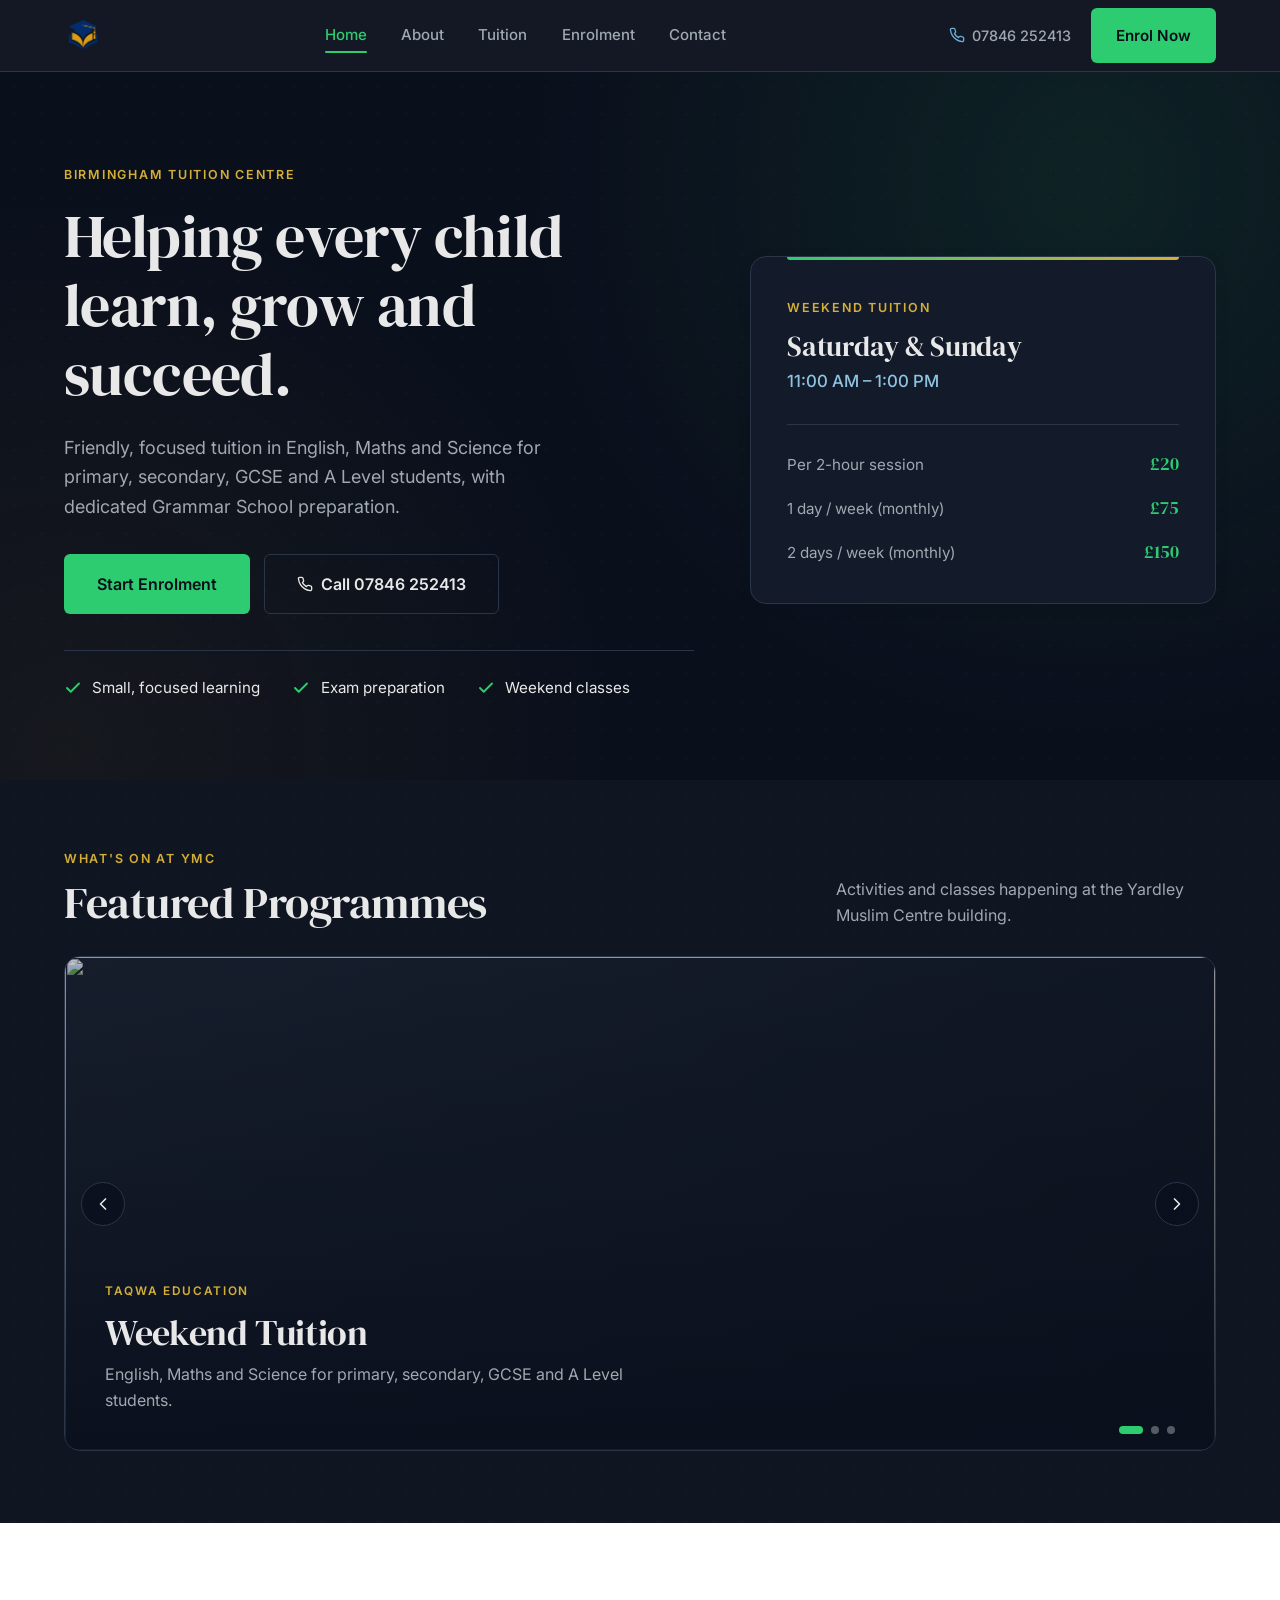
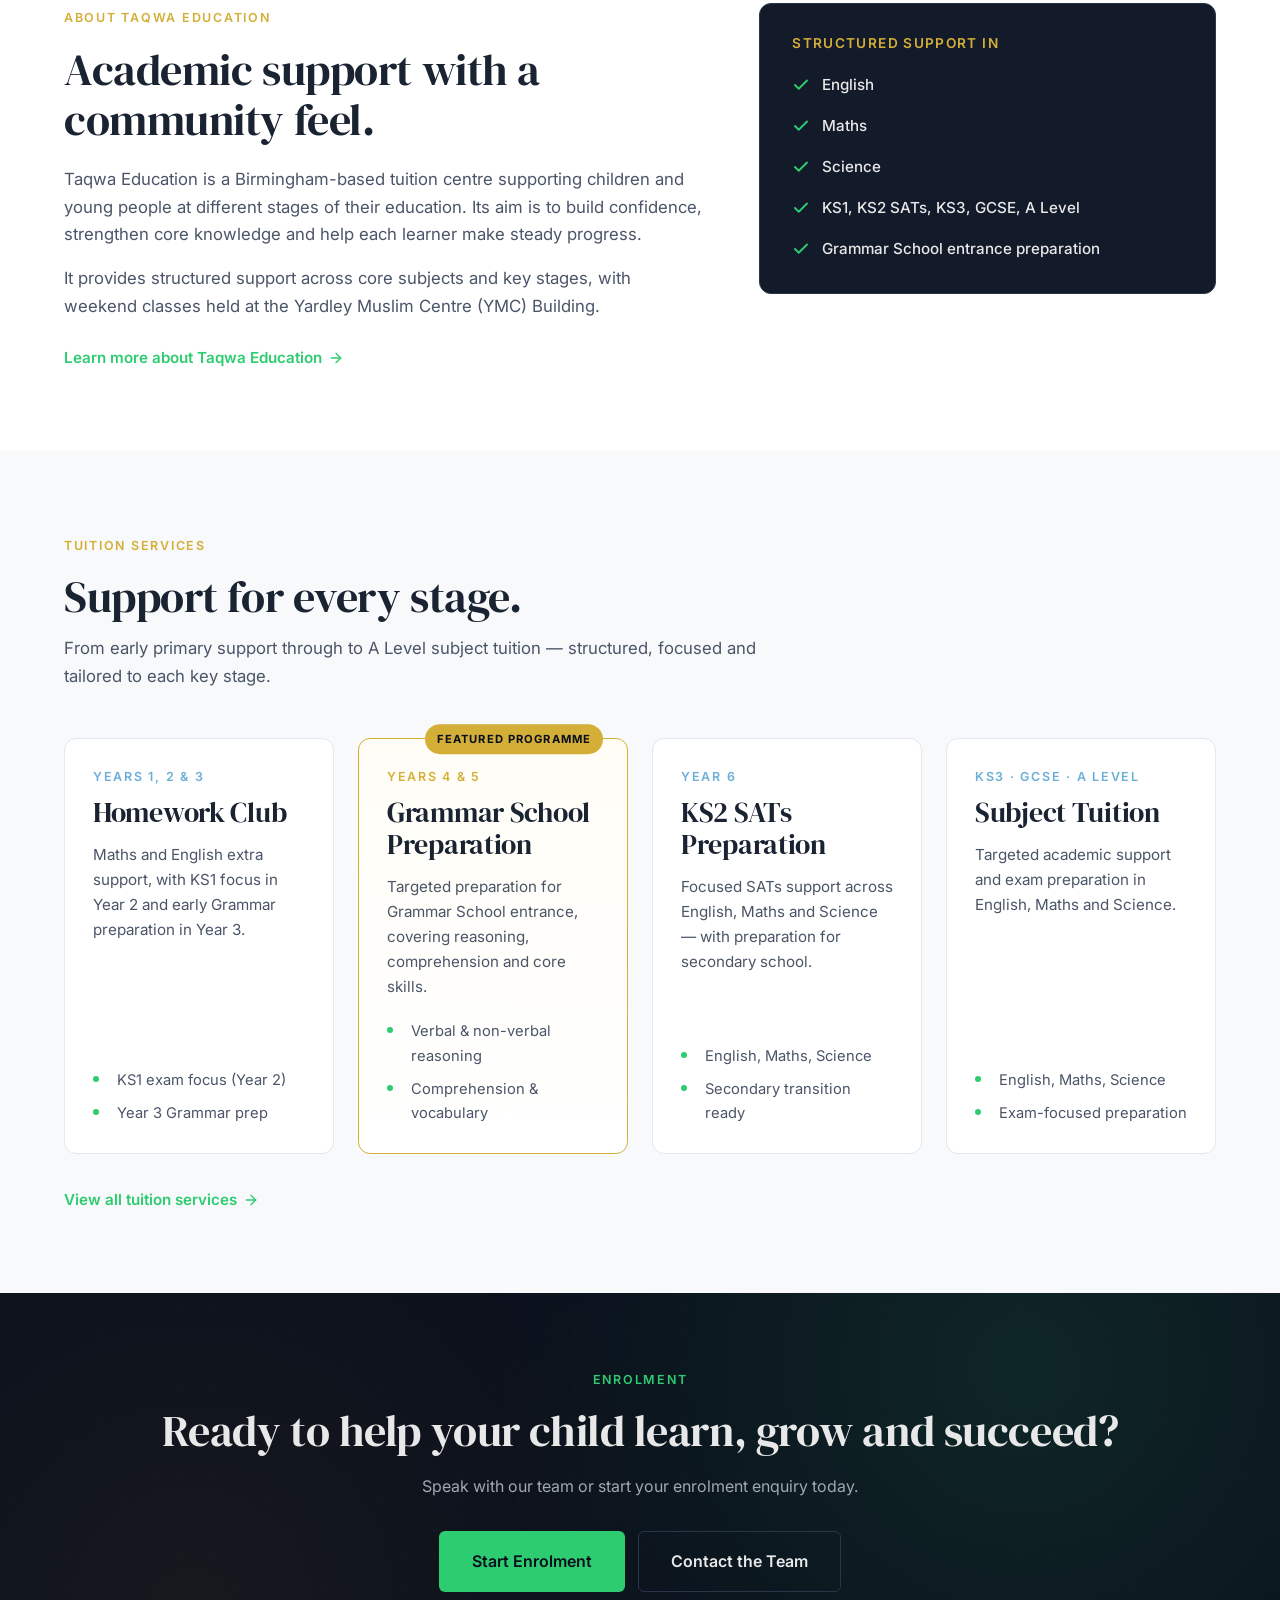
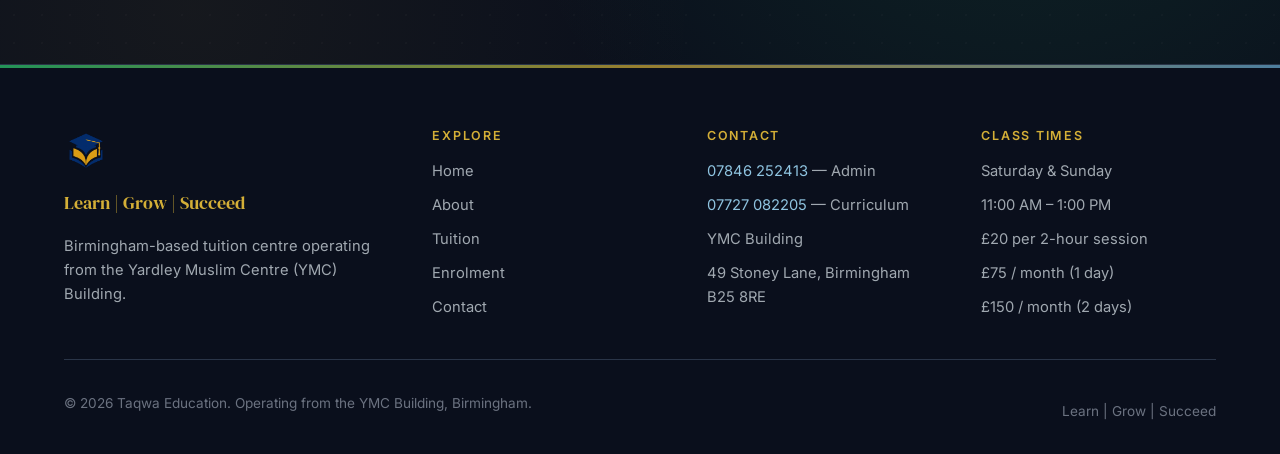
==== commit e59751c2: "Update index.html" ====
--- a/index.html
+++ b/index.html
@@ -191,11 +191,11 @@
                 <div class="slide-content">
                   <span class="slide-eyebrow">YMC Programme</span>
                   <h3 class="slide-title">Youth &amp; Community Activities</h3>
-                  <p class="slide-subtitle">Regular activities for young people and families across the Yardley community.</p>
+                  <p class="slide-subtitle">Regular activities for young people and families across the Yardley community. See ymc1.uk for more.</p>
                 </div>
               </article>
 
-              <!-- Slide 4 -->
+              <!-- Slide 4 
               <article class="slide" aria-label="Slide 4 of 4">
                 <div class="slide-media">
                   <div class="slide-overlay"></div>
@@ -205,7 +205,7 @@
                   <h3 class="slide-title">Add Your Programme Here</h3>
                   <p class="slide-subtitle">Drop an image into <code>assets/adverts/</code> to feature new activities here.</p>
                 </div>
-              </article>
+              </article> -->
 
             </div>
           </div>
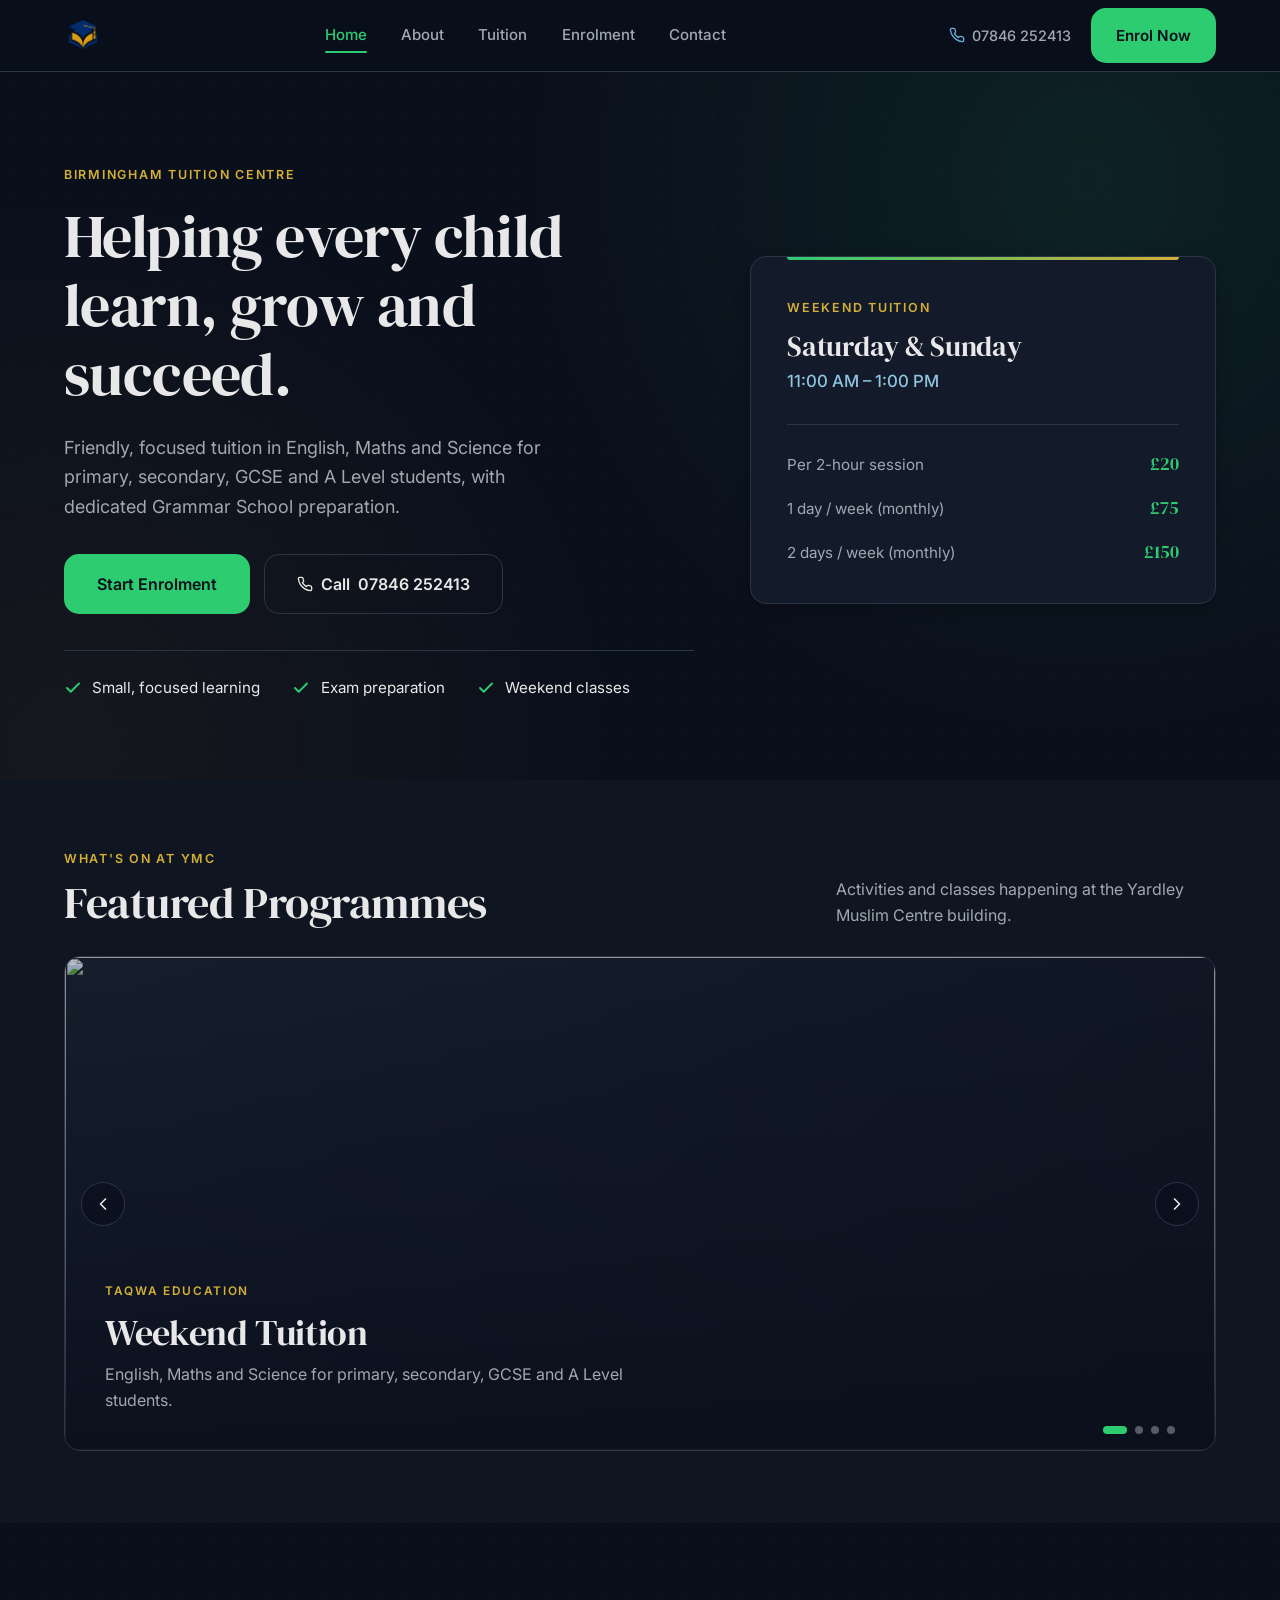
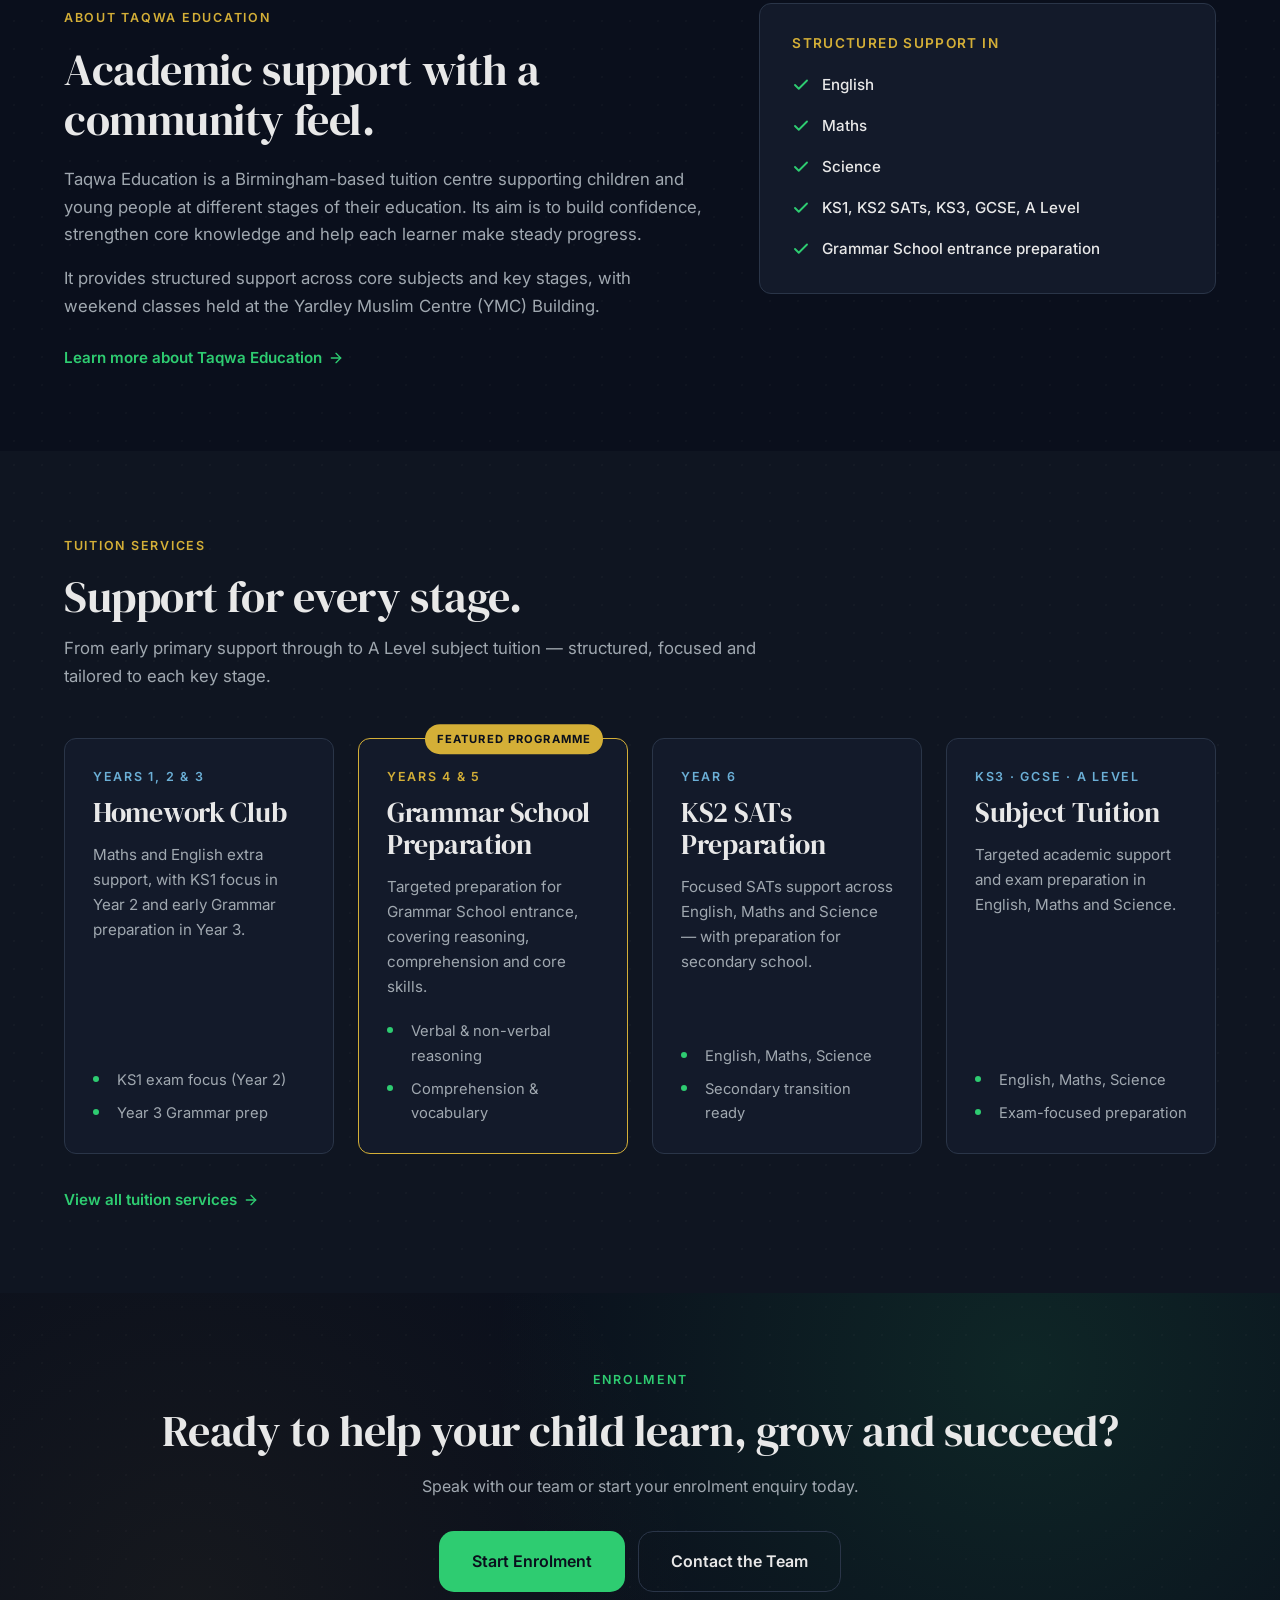
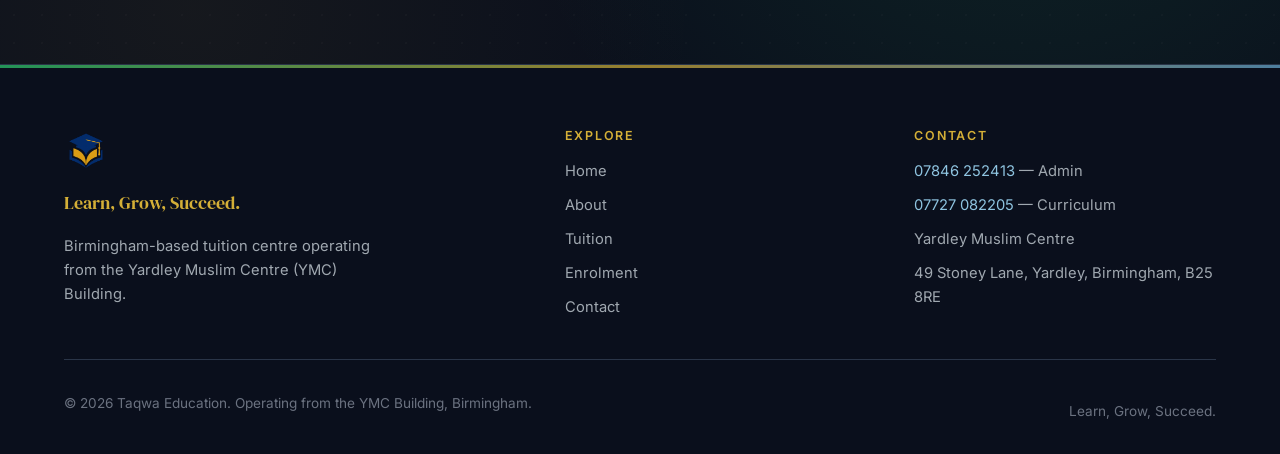
==== commit 7a216124: "use new config" ====
--- a/index.html
+++ b/index.html
@@ -5,14 +5,13 @@
   <meta name="viewport" content="width=device-width, initial-scale=1.0">
   <title>Taqwa Education | Birmingham Tuition Centre | Learn, Grow, Succeed</title>
   <meta name="description" content="Weekend tuition in English, Maths and Science for primary, secondary, GCSE and A Level students at the YMC Building, Birmingham. Small, focused classes with Grammar School preparation.">
-  <link rel="canonical" href="https://taqwaeducation.co.uk/">
-
-  <!-- Open Graph -->
+  <link rel="canonical" href="https://taqwaeducation.com/">
+
   <meta property="og:type" content="website">
   <meta property="og:title" content="Taqwa Education | Birmingham Tuition Centre">
   <meta property="og:description" content="Friendly, focused tuition in English, Maths and Science for primary, secondary, GCSE and A Level students, with dedicated Grammar School preparation.">
-  <meta property="og:url" content="https://taqwaeducation.co.uk/">
-  <meta property="og:image" content="https://taqwaeducation.co.uk/assets/taqwa-education-logo.jpg">
+  <meta property="og:url" content="https://taqwaeducation.com/">
+  <meta property="og:image" content="https://taqwaeducation.com/assets/taqwa-education-logo.jpg">
   <meta name="twitter:card" content="summary_large_image">
 
   <link rel="icon" href="assets/favicon.png" type="image/png">
@@ -21,19 +20,16 @@
   <link rel="preconnect" href="https://fonts.googleapis.com">
   <link rel="preconnect" href="https://fonts.gstatic.com" crossorigin>
   <link href="https://fonts.googleapis.com/css2?family=DM+Serif+Display:ital@0;1&family=Inter:wght@300;400;500;600;700&display=swap" rel="stylesheet">
-
   <link rel="stylesheet" href="styles.css">
 </head>
 <body>
   <a href="#main" class="skip-link">Skip to content</a>
 
-  <!-- ============ HEADER ============ -->
   <header class="site-header">
     <div class="header-inner">
       <a href="index.html" class="brand" aria-label="Taqwa Education home">
         <img src="assets/taqwa-education-logo.jpg" alt="Taqwa Education">
       </a>
-
       <nav class="nav" aria-label="Primary">
         <a href="index.html" class="active">Home</a>
         <a href="about.html">About</a>
@@ -41,15 +37,13 @@
         <a href="enrolment.html">Enrolment</a>
         <a href="contact.html">Contact</a>
       </nav>
-
       <div class="nav-cta">
-        <a href="tel:07846252413" class="nav-phone" aria-label="Call 07846 252413">
+        <a href="#" data-cfg-phone="phoneAdminRaw" class="nav-phone" aria-label="Call Taqwa Education">
           <svg width="16" height="16" viewBox="0 0 24 24" fill="none" stroke="currentColor" stroke-width="2" stroke-linecap="round" stroke-linejoin="round" aria-hidden="true"><path d="M22 16.92v3a2 2 0 0 1-2.18 2 19.79 19.79 0 0 1-8.63-3.07 19.5 19.5 0 0 1-6-6 19.79 19.79 0 0 1-3.07-8.67A2 2 0 0 1 4.11 2h3a2 2 0 0 1 2 1.72 12.84 12.84 0 0 0 .7 2.81 2 2 0 0 1-.45 2.11L8.09 9.91a16 16 0 0 0 6 6l1.27-1.27a2 2 0 0 1 2.11-.45 12.84 12.84 0 0 0 2.81.7A2 2 0 0 1 22 16.92z"/></svg>
-          07846 252413
+          <span data-cfg="phoneAdmin"></span>
         </a>
         <a href="enrolment.html" class="btn btn-primary">Enrol Now</a>
       </div>
-
       <button class="hamburger" aria-label="Open menu" aria-controls="mobileNav" aria-expanded="false">
         <svg class="icon-open" width="22" height="22" viewBox="0 0 24 24" fill="none" stroke="currentColor" stroke-width="2" stroke-linecap="round" stroke-linejoin="round" aria-hidden="true"><line x1="3" y1="6" x2="21" y2="6"/><line x1="3" y1="12" x2="21" y2="12"/><line x1="3" y1="18" x2="21" y2="18"/></svg>
         <svg class="icon-close" width="22" height="22" viewBox="0 0 24 24" fill="none" stroke="currentColor" stroke-width="2" stroke-linecap="round" stroke-linejoin="round" aria-hidden="true"><line x1="18" y1="6" x2="6" y2="18"/><line x1="6" y1="6" x2="18" y2="18"/></svg>
@@ -57,7 +51,6 @@
     </div>
   </header>
 
-  <!-- Mobile nav panel -->
   <div class="mobile-nav" id="mobileNav" aria-label="Mobile">
     <a href="index.html" class="active">Home</a>
     <a href="about.html">About</a>
@@ -66,16 +59,15 @@
     <a href="contact.html">Contact</a>
     <a href="enrolment.html" class="btn btn-primary btn-block">Enrol Now</a>
     <div class="mobile-contact">
-      <a href="tel:07846252413">
+      <a href="#" data-cfg-phone="phoneAdminRaw">
         <svg width="16" height="16" viewBox="0 0 24 24" fill="none" stroke="currentColor" stroke-width="2" stroke-linecap="round" stroke-linejoin="round" aria-hidden="true"><path d="M22 16.92v3a2 2 0 0 1-2.18 2 19.79 19.79 0 0 1-8.63-3.07 19.5 19.5 0 0 1-6-6 19.79 19.79 0 0 1-3.07-8.67A2 2 0 0 1 4.11 2h3a2 2 0 0 1 2 1.72 12.84 12.84 0 0 0 .7 2.81 2 2 0 0 1-.45 2.11L8.09 9.91a16 16 0 0 0 6 6l1.27-1.27a2 2 0 0 1 2.11-.45 12.84 12.84 0 0 0 2.81.7A2 2 0 0 1 22 16.92z"/></svg>
-        07846 252413
+        <span data-cfg="phoneAdmin"></span>
       </a>
     </div>
   </div>
 
   <main id="main">
 
-    <!-- ============ HERO ============ -->
     <section class="hero">
       <div class="container">
         <div class="hero-grid">
@@ -88,9 +80,9 @@
             </p>
             <div class="hero-ctas">
               <a href="enrolment.html" class="btn btn-primary btn-lg">Start Enrolment</a>
-              <a href="tel:07846252413" class="btn btn-outline btn-lg">
+              <a href="#" data-cfg-phone="phoneAdminRaw" class="btn btn-outline btn-lg">
                 <svg width="16" height="16" viewBox="0 0 24 24" fill="none" stroke="currentColor" stroke-width="2" stroke-linecap="round" stroke-linejoin="round" aria-hidden="true"><path d="M22 16.92v3a2 2 0 0 1-2.18 2 19.79 19.79 0 0 1-8.63-3.07 19.5 19.5 0 0 1-6-6 19.79 19.79 0 0 1-3.07-8.67A2 2 0 0 1 4.11 2h3a2 2 0 0 1 2 1.72 12.84 12.84 0 0 0 .7 2.81 2 2 0 0 1-.45 2.11L8.09 9.91a16 16 0 0 0 6 6l1.27-1.27a2 2 0 0 1 2.11-.45 12.84 12.84 0 0 0 2.81.7A2 2 0 0 1 22 16.92z"/></svg>
-                Call 07846 252413
+                Call <span data-cfg="phoneAdmin"></span>
               </a>
             </div>
             <ul class="hero-points">
@@ -112,21 +104,21 @@
           <aside class="hero-aside" aria-label="Tuition information">
             <div class="tuition-card">
               <span class="eyebrow">Weekend Tuition</span>
-              <h3>Saturday &amp; Sunday</h3>
-              <p class="when">11:00 AM – 1:00 PM</p>
+              <h3><span data-cfg="classDays"></span></h3>
+              <p class="when"><span data-cfg="classTime"></span></p>
               <div class="divider"></div>
               <div class="price-list">
                 <div class="price-row">
                   <span class="label">Per 2-hour session</span>
-                  <span class="price">£20</span>
+                  <span class="price" data-cfg="pricePerSession"></span>
                 </div>
                 <div class="price-row">
                   <span class="label">1 day / week (monthly)</span>
-                  <span class="price">£75</span>
+                  <span class="price" data-cfg="price1Day"></span>
                 </div>
                 <div class="price-row">
                   <span class="label">2 days / week (monthly)</span>
-                  <span class="price">£150</span>
+                  <span class="price" data-cfg="price2Days"></span>
                 </div>
               </div>
             </div>
@@ -135,7 +127,6 @@
       </div>
     </section>
 
-    <!-- ============ SLIDER ============ -->
     <section class="slider-wrap" aria-label="Featured programmes at YMC">
       <div class="container">
         <div class="slider-head">
@@ -148,15 +139,9 @@
           </p>
         </div>
 
-        <div class="slider" data-slider
-             role="region"
-             aria-roledescription="carousel"
-             aria-label="Featured programmes"
-             tabindex="0">
+        <div class="slider" data-slider role="region" aria-roledescription="carousel" aria-label="Featured programmes" tabindex="0">
           <div class="slider-viewport">
             <div class="slider-track">
-
-              <!-- Slide 1 -->
               <article class="slide" aria-label="Slide 1 of 4">
                 <div class="slide-media">
                   <img src="assets/adverts/tuition.jpg" alt="" class="slide-img" loading="lazy">
@@ -168,8 +153,6 @@
                   <p class="slide-subtitle">English, Maths and Science for primary, secondary, GCSE and A Level students.</p>
                 </div>
               </article>
-
-              <!-- Slide 2 -->
               <article class="slide" aria-label="Slide 2 of 4">
                 <div class="slide-media">
                   <img src="assets/adverts/karate.jpg" alt="" class="slide-img" loading="lazy">
@@ -181,8 +164,6 @@
                   <p class="slide-subtitle">Discipline, focus and confidence — weekly martial arts sessions at the YMC building.</p>
                 </div>
               </article>
-
-              <!-- Slide 3 -->
               <article class="slide" aria-label="Slide 3 of 4">
                 <div class="slide-media">
                   <img src="assets/adverts/community.jpg" alt="" class="slide-img" loading="lazy">
@@ -191,11 +172,9 @@
                 <div class="slide-content">
                   <span class="slide-eyebrow">YMC Programme</span>
                   <h3 class="slide-title">Youth &amp; Community Activities</h3>
-                  <p class="slide-subtitle">Regular activities for young people and families across the Yardley community. See ymc1.uk for more.</p>
+                  <p class="slide-subtitle">Regular activities for young people and families across the Yardley community.</p>
                 </div>
               </article>
-
-              <!-- Slide 4 
               <article class="slide" aria-label="Slide 4 of 4">
                 <div class="slide-media">
                   <div class="slide-overlay"></div>
@@ -205,24 +184,20 @@
                   <h3 class="slide-title">Add Your Programme Here</h3>
                   <p class="slide-subtitle">Drop an image into <code>assets/adverts/</code> to feature new activities here.</p>
                 </div>
-              </article> -->
-
+              </article>
             </div>
           </div>
-
           <button class="slider-nav slider-prev" aria-label="Previous slide">
             <svg width="20" height="20" viewBox="0 0 24 24" fill="none" stroke="currentColor" stroke-width="2" stroke-linecap="round" stroke-linejoin="round" aria-hidden="true"><polyline points="15 18 9 12 15 6"/></svg>
           </button>
           <button class="slider-nav slider-next" aria-label="Next slide">
             <svg width="20" height="20" viewBox="0 0 24 24" fill="none" stroke="currentColor" stroke-width="2" stroke-linecap="round" stroke-linejoin="round" aria-hidden="true"><polyline points="9 18 15 12 9 6"/></svg>
           </button>
-
           <div class="slider-dots" role="tablist" aria-label="Choose slide"></div>
         </div>
       </div>
     </section>
 
-    <!-- ============ ABOUT TEASER ============ -->
     <section class="section section-light">
       <div class="container">
         <div class="split">
@@ -238,7 +213,6 @@
               It provides structured support across core subjects and key stages, with weekend classes
               held at the Yardley Muslim Centre (YMC) Building.
             </p>
-
             <p style="margin-top:1.5rem;">
               <a href="about.html" class="link-arrow">
                 Learn more about Taqwa Education
@@ -246,37 +220,20 @@
               </a>
             </p>
           </div>
-
           <div class="info-card" aria-label="Subjects and stages covered">
             <h4>Structured support in</h4>
             <ul class="info-list">
-              <li>
-                <svg width="18" height="18" viewBox="0 0 24 24" fill="none" stroke="currentColor" stroke-width="2.5" stroke-linecap="round" stroke-linejoin="round" aria-hidden="true"><polyline points="20 6 9 17 4 12"/></svg>
-                <strong>English</strong>
-              </li>
-              <li>
-                <svg width="18" height="18" viewBox="0 0 24 24" fill="none" stroke="currentColor" stroke-width="2.5" stroke-linecap="round" stroke-linejoin="round" aria-hidden="true"><polyline points="20 6 9 17 4 12"/></svg>
-                <strong>Maths</strong>
-              </li>
-              <li>
-                <svg width="18" height="18" viewBox="0 0 24 24" fill="none" stroke="currentColor" stroke-width="2.5" stroke-linecap="round" stroke-linejoin="round" aria-hidden="true"><polyline points="20 6 9 17 4 12"/></svg>
-                <strong>Science</strong>
-              </li>
-              <li>
-                <svg width="18" height="18" viewBox="0 0 24 24" fill="none" stroke="currentColor" stroke-width="2.5" stroke-linecap="round" stroke-linejoin="round" aria-hidden="true"><polyline points="20 6 9 17 4 12"/></svg>
-                <strong>KS1, KS2 SATs, KS3, GCSE, A Level</strong>
-              </li>
-              <li>
-                <svg width="18" height="18" viewBox="0 0 24 24" fill="none" stroke="currentColor" stroke-width="2.5" stroke-linecap="round" stroke-linejoin="round" aria-hidden="true"><polyline points="20 6 9 17 4 12"/></svg>
-                <strong>Grammar School entrance preparation</strong>
-              </li>
-            </ul>
-          </div>
-        </div>
-      </div>
-    </section>
-
-    <!-- ============ SERVICES SUMMARY ============ -->
+              <li><svg width="18" height="18" viewBox="0 0 24 24" fill="none" stroke="currentColor" stroke-width="2.5" stroke-linecap="round" stroke-linejoin="round" aria-hidden="true"><polyline points="20 6 9 17 4 12"/></svg><strong>English</strong></li>
+              <li><svg width="18" height="18" viewBox="0 0 24 24" fill="none" stroke="currentColor" stroke-width="2.5" stroke-linecap="round" stroke-linejoin="round" aria-hidden="true"><polyline points="20 6 9 17 4 12"/></svg><strong>Maths</strong></li>
+              <li><svg width="18" height="18" viewBox="0 0 24 24" fill="none" stroke="currentColor" stroke-width="2.5" stroke-linecap="round" stroke-linejoin="round" aria-hidden="true"><polyline points="20 6 9 17 4 12"/></svg><strong>Science</strong></li>
+              <li><svg width="18" height="18" viewBox="0 0 24 24" fill="none" stroke="currentColor" stroke-width="2.5" stroke-linecap="round" stroke-linejoin="round" aria-hidden="true"><polyline points="20 6 9 17 4 12"/></svg><strong>KS1, KS2 SATs, KS3, GCSE, A Level</strong></li>
+              <li><svg width="18" height="18" viewBox="0 0 24 24" fill="none" stroke="currentColor" stroke-width="2.5" stroke-linecap="round" stroke-linejoin="round" aria-hidden="true"><polyline points="20 6 9 17 4 12"/></svg><strong>Grammar School entrance preparation</strong></li>
+            </ul>
+          </div>
+        </div>
+      </div>
+    </section>
+
     <section class="section section-tint">
       <div class="container">
         <div class="section-head">
@@ -287,7 +244,6 @@
             focused and tailored to each key stage.
           </p>
         </div>
-
         <div class="grid grid-4">
           <article class="service-card">
             <div class="stage">Years 1, 2 &amp; 3</div>
@@ -298,7 +254,6 @@
               <li>Year 3 Grammar prep</li>
             </ul>
           </article>
-
           <article class="service-card featured">
             <div class="stage">Years 4 &amp; 5</div>
             <h3>Grammar School Preparation</h3>
@@ -308,7 +263,6 @@
               <li>Comprehension &amp; vocabulary</li>
             </ul>
           </article>
-
           <article class="service-card">
             <div class="stage">Year 6</div>
             <h3>KS2 SATs Preparation</h3>
@@ -318,7 +272,6 @@
               <li>Secondary transition ready</li>
             </ul>
           </article>
-
           <article class="service-card">
             <div class="stage">KS3 · GCSE · A Level</div>
             <h3>Subject Tuition</h3>
@@ -329,7 +282,6 @@
             </ul>
           </article>
         </div>
-
         <p style="margin-top:2rem;">
           <a href="services.html" class="link-arrow">
             View all tuition services
@@ -339,7 +291,6 @@
       </div>
     </section>
 
-    <!-- ============ CTA BAND ============ -->
     <section class="cta-band">
       <div class="container">
         <span class="eyebrow eyebrow-green">Enrolment</span>
@@ -354,13 +305,12 @@
 
   </main>
 
-  <!-- ============ FOOTER ============ -->
   <footer class="site-footer">
     <div class="container">
       <div class="footer-grid">
         <div class="footer-brand">
           <img src="assets/taqwa-education-logo.jpg" alt="Taqwa Education">
-          <p class="tagline">Learn | Grow | Succeed</p>
+          <p class="tagline" data-cfg="tagline"></p>
           <p>Birmingham-based tuition centre operating from the Yardley Muslim Centre (YMC) Building.</p>
         </div>
         <div class="footer-col">
@@ -376,31 +326,21 @@
         <div class="footer-col">
           <h4>Contact</h4>
           <ul>
-            <li><a href="tel:07846252413" class="phone-link">07846 252413</a> — Admin</li>
-            <li><a href="tel:07727082205" class="phone-link">07727 082205</a> — Curriculum</li>
-            <li>YMC Building</li>
-            <li>49 Stoney Lane, Birmingham B25 8RE</li>
+            <li><a href="#" data-cfg-phone="phoneAdminRaw" class="phone-link"><span data-cfg="phoneAdmin"></span></a> — Admin</li>
+            <li><a href="#" data-cfg-phone="phoneCurriculumRaw" class="phone-link"><span data-cfg="phoneCurriculum"></span></a> — Curriculum</li>
+            <li><span data-cfg="addressLine1"></span></li>
+            <li><span data-cfg="addressLine2"></span></li>
           </ul>
         </div>
-        <div class="footer-col">
-          <h4>Class Times</h4>
-          <ul>
-            <li>Saturday &amp; Sunday</li>
-            <li>11:00 AM – 1:00 PM</li>
-            <li>£20 per 2-hour session</li>
-            <li>£75 / month (1 day)</li>
-            <li>£150 / month (2 days)</li>
-          </ul>
-        </div>
       </div>
       <div class="footer-bottom">
-        <p>© <span id="year">2024</span> Taqwa Education. Operating from the YMC Building, Birmingham.</p>
-        <p>Learn | Grow | Succeed</p>
+        <p>© <span data-cfg="year"></span> Taqwa Education. Operating from the YMC Building, Birmingham.</p>
+        <p data-cfg="tagline"></p>
       </div>
     </div>
   </footer>
 
+  <script src="site-config.js"></script>
   <script src="script.js"></script>
-  <script>document.getElementById('year').textContent = new Date().getFullYear();</script>
 </body>
 </html>
--- a/styles.css
+++ b/styles.css
@@ -1,10 +1,10 @@
 /* =========================================================
    Taqwa Education — Design System
-   Inspired by Yardley Muslim Centre visual language
+   100% Pure Dark Navy Theme (YMC-inspired)
    ========================================================= */
 
 :root {
-  /* Dark navy palette (YMC-inspired) */
+  /* Dark navy palette */
   --navy: #0A0F1C;
   --navy-light: #0F1521;
   --card: #131A2A;
@@ -13,7 +13,6 @@
   /* Accents */
   --green: #2ECC71;
   --green-bright: #3DDC82;
-  --green-dark: #27AE60;
   --gold: #D4AF37;
   --gold-soft: #E5C158;
   --blue: #6BAFD6;
@@ -22,27 +21,19 @@
   /* Text */
   --text: #E8E8E8;
   --text-secondary: #A0A8B0;
-  --text-dark: #1A2332;
-  --text-dark-secondary: #4A5568;
   --text-muted: #6B7280;
-
-  /* Borders / surfaces */
+  
+  /* Borders */
   --border: #2A3548;
-  --border-light: #E2E8F0;
-  --border-light-2: #D8DEE9;
-  --white: #FFFFFF;
-  --bg-light: #F7F9FB;
-  --bg-light-2: #EEF2F7;
-  --bg-tint: #FAFBFC;
 
   /* Effects */
-  --shadow-sm: 0 1px 2px rgba(10, 15, 28, 0.05);
-  --shadow-md: 0 4px 16px rgba(10, 15, 28, 0.06);
-  --shadow-lg: 0 12px 32px rgba(10, 15, 28, 0.10);
+  --shadow-sm: 0 1px 2px rgba(0, 0, 0, 0.2);
+  --shadow-md: 0 4px 16px rgba(0, 0, 0, 0.25);
+  --shadow-lg: 0 12px 32px rgba(0, 0, 0, 0.35);
   --shadow-green: 0 8px 24px rgba(46, 204, 113, 0.25);
 
   /* Radius */
-  --radius-sm: 6px;
+  --radius-sm: 15px; /* Buttons */
   --radius: 10px;
   --radius-md: 12px;
   --radius-lg: 16px;
@@ -69,8 +60,8 @@
   font-family: 'Inter', -apple-system, BlinkMacSystemFont, 'Segoe UI', Roboto, sans-serif;
   font-size: 16px;
   line-height: 1.65;
-  color: var(--text-dark);
-  background: var(--white);
+  color: var(--text);
+  background: var(--navy);
   -webkit-font-smoothing: antialiased;
   -moz-osx-font-smoothing: grayscale;
   overflow-x: hidden;
@@ -80,6 +71,15 @@
 a { color: inherit; text-decoration: none; }
 button { font-family: inherit; cursor: pointer; border: none; background: none; }
 ul { list-style: none; }
+
+::selection {
+  background: var(--green);
+  color: var(--navy);
+}
+
+input[type="checkbox"], input[type="radio"] {
+  accent-color: var(--green);
+}
 
 :focus-visible {
   outline: 2px solid var(--green);
@@ -128,7 +128,7 @@
 .eyebrow-green { color: var(--green); }
 
 .text-secondary { color: var(--text-secondary); }
-.text-dark-secondary { color: var(--text-dark-secondary); }
+.text-dark-secondary { color: var(--text-secondary); } /* Mapped for dark theme */
 
 /* ---------- Layout helpers ---------- */
 .container {
@@ -141,23 +141,18 @@
 .section-sm { padding: 3.5rem 0; }
 .section-lg { padding: 6.5rem 0; }
 
-.section-dark { background: var(--navy); color: var(--text); }
-.section-dark-2 { background: var(--navy-light); color: var(--text); }
-.section-light { background: var(--white); color: var(--text-dark); }
-.section-tint { background: var(--bg-light); color: var(--text-dark); }
-.section-tint-2 { background: var(--bg-light-2); color: var(--text-dark); }
-
-.section-dark p,
-.section-dark-2 p { color: var(--text-secondary); }
+/* All sections are strictly dark navy */
+.section-dark, .section-light, .section-tint-2 { background: var(--navy); color: var(--text); }
+.section-dark-2, .section-tint { background: var(--navy-light); color: var(--text); }
 
 .section-head { max-width: 720px; margin-bottom: 3rem; }
 .section-head.center { margin-left: auto; margin-right: auto; text-align: center; }
 
-/* Subtle pattern on dark sections */
-.section-dark, .section-dark-2 {
+/* Subtle pattern on all sections */
+.section-dark, .section-dark-2, .section-light, .section-tint, .section-tint-2 {
   position: relative;
 }
-.section-dark::before, .section-dark-2::before {
+.section-dark::before, .section-dark-2::before, .section-light::before, .section-tint::before, .section-tint-2::before {
   content: '';
   position: absolute;
   inset: 0;
@@ -167,7 +162,10 @@
   z-index: 0;
 }
 .section-dark > .container,
-.section-dark-2 > .container {
+.section-dark-2 > .container,
+.section-light > .container,
+.section-tint > .container,
+.section-tint-2 > .container {
   position: relative;
   z-index: 1;
 }
@@ -185,9 +183,7 @@
   border-radius: 0 0 var(--radius-sm) 0;
   z-index: 1000;
 }
-.skip-link:focus {
-  left: 0;
-}
+.skip-link:focus { left: 0; }
 
 /* ---------- Buttons ---------- */
 .btn {
@@ -199,7 +195,7 @@
   font-size: 0.95rem;
   font-weight: 600;
   font-family: 'Inter', sans-serif;
-  border-radius: var(--radius-sm);
+  border-radius: 15px; /* More rounded as requested */
   border: 1px solid transparent;
   transition: all 0.2s ease;
   cursor: pointer;
@@ -226,25 +222,15 @@
   transform: translateY(-1px);
 }
 
-.btn-outline {
+.btn-outline, .btn-outline-light {
   background: transparent;
   border-color: var(--border);
   color: var(--text);
 }
-.btn-outline:hover {
+.btn-outline:hover, .btn-outline-light:hover {
   border-color: var(--green);
   color: var(--green);
-}
-
-.btn-outline-light {
-  background: transparent;
-  border-color: var(--border-light);
-  color: var(--text-dark);
-}
-.btn-outline-light:hover {
-  border-color: var(--navy);
-  background: var(--navy);
-  color: var(--white);
+  background: rgba(46, 204, 113, 0.08);
 }
 
 .btn-ghost-blue {
@@ -258,11 +244,13 @@
 }
 
 .btn-dark {
-  background: var(--navy);
-  color: var(--text);
+  background: var(--card-2);
+  color: var(--text);
+  border: 1px solid var(--border);
 }
 .btn-dark:hover {
-  background: var(--card-2);
+  background: var(--card);
+  border-color: var(--green);
 }
 
 .btn-lg { padding: 1rem 2rem; font-size: 1rem; }
@@ -330,16 +318,12 @@
   font-size: 0.94rem;
   font-weight: 500;
   color: var(--text-secondary);
-  border-radius: var(--radius-sm);
+  border-radius: 8px;
   transition: color 0.2s ease, background 0.2s ease;
   position: relative;
 }
-.nav a:hover {
-  color: var(--text);
-}
-.nav a.active {
-  color: var(--green);
-}
+.nav a:hover { color: var(--text); }
+.nav a.active { color: var(--green); }
 .nav a.active::after {
   content: '';
   position: absolute;
@@ -442,7 +426,7 @@
   .brand img { height: 34px; }
 }
 
-/* ---------- Hero (homepage) ---------- */
+/* ---------- Hero ---------- */
 .hero {
   background:
     radial-gradient(circle at 85% 15%, rgba(46, 204, 113, 0.10) 0%, transparent 45%),
@@ -502,7 +486,7 @@
 }
 .hero-point svg { color: var(--green); flex-shrink: 0; }
 
-/* Tuition info card (right column) */
+/* Tuition info card */
 .tuition-card {
   background: var(--card);
   border: 1px solid var(--border);
@@ -521,14 +505,8 @@
   background: linear-gradient(90deg, var(--green), var(--gold));
   border-radius: 0 0 3px 3px;
 }
-.tuition-card .eyebrow {
-  color: var(--gold);
-  margin-bottom: 0.75rem;
-}
-.tuition-card h3 {
-  color: var(--text);
-  margin-bottom: 0.35rem;
-}
+.tuition-card .eyebrow { color: var(--gold); margin-bottom: 0.75rem; }
+.tuition-card h3 { color: var(--text); margin-bottom: 0.35rem; }
 .tuition-card .when {
   color: var(--blue-light);
   font-size: 1.05rem;
@@ -561,7 +539,7 @@
   .hero h1 { font-size: clamp(2rem, 7vw, 2.75rem); }
 }
 
-/* ---------- Page hero (interior pages) ---------- */
+/* ---------- Page hero ---------- */
 .page-hero {
   background:
     radial-gradient(circle at 90% 10%, rgba(46, 204, 113, 0.08) 0%, transparent 45%),
@@ -613,10 +591,7 @@
 }
 .slider-head h2 { color: var(--text); }
 .slider-head .eyebrow { color: var(--gold); margin-bottom: 0.5rem; }
-.slider-controls {
-  display: flex;
-  gap: 0.5rem;
-}
+.slider-controls { display: flex; gap: 0.5rem; }
 
 .slider {
   position: relative;
@@ -626,10 +601,7 @@
   background: var(--card);
 }
 
-.slider-viewport {
-  overflow: hidden;
-  position: relative;
-}
+.slider-viewport { overflow: hidden; position: relative; }
 
 .slider-track {
   display: flex;
@@ -756,10 +728,7 @@
 }
 
 /* ---------- Cards grid ---------- */
-.grid {
-  display: grid;
-  gap: 1.5rem;
-}
+.grid { display: grid; gap: 1.5rem; }
 .grid-2 { grid-template-columns: repeat(2, 1fr); }
 .grid-3 { grid-template-columns: repeat(3, 1fr); }
 .grid-4 { grid-template-columns: repeat(4, 1fr); }
@@ -772,19 +741,14 @@
 
 /* ---------- Service card ---------- */
 .service-card {
-  background: var(--white);
-  border: 1px solid var(--border-light);
+  background: var(--card);
+  border: 1px solid var(--border);
   border-radius: var(--radius-md);
   padding: 1.75rem;
   transition: border-color 0.2s ease, transform 0.2s ease, box-shadow 0.2s ease;
   display: flex;
   flex-direction: column;
   height: 100%;
-}
-.service-card:hover {
-  border-color: var(--green);
-  transform: translateY(-2px);
-  box-shadow: var(--shadow-md);
 }
 .service-card .stage {
   font-size: 0.78rem;
@@ -794,15 +758,8 @@
   color: var(--blue);
   margin-bottom: 0.5rem;
 }
-.service-card h3 {
-  margin-bottom: 0.85rem;
-  color: var(--text-dark);
-}
-.service-card p {
-  color: var(--text-dark-secondary);
-  font-size: 0.95rem;
-  margin-bottom: 1.25rem;
-}
+.service-card h3 { margin-bottom: 0.85rem; color: var(--text); }
+.service-card p { color: var(--text-secondary); font-size: 0.95rem; margin-bottom: 1.25rem; }
 .service-card ul.feature-list {
   display: flex;
   flex-direction: column;
@@ -811,7 +768,7 @@
 }
 .service-card ul.feature-list li {
   font-size: 0.92rem;
-  color: var(--text-dark-secondary);
+  color: var(--text-secondary);
   padding-left: 1.5rem;
   position: relative;
 }
@@ -826,11 +783,10 @@
   border-radius: 50%;
 }
 
-/* Featured / highlighted card */
 .service-card.featured {
   border-color: var(--gold);
   position: relative;
-  background: linear-gradient(180deg, #FFFDF6 0%, #FFFFFF 100%);
+  background: var(--card);
 }
 .service-card.featured::before {
   content: 'Featured Programme';
@@ -849,7 +805,6 @@
 }
 .service-card.featured .stage { color: var(--gold); }
 
-/* Dark card variant */
 .card-dark {
   background: var(--card);
   border: 1px solid var(--border);
@@ -858,7 +813,6 @@
   color: var(--text);
   transition: border-color 0.2s ease;
 }
-.card-dark:hover { border-color: var(--green); }
 .card-dark h3 { color: var(--text); margin-bottom: 0.75rem; }
 .card-dark p { color: var(--text-secondary); font-size: 0.95rem; }
 
@@ -873,33 +827,16 @@
   display: inline-flex;
   align-items: center;
   padding: 0.5rem 0.95rem;
-  background: var(--white);
-  border: 1px solid var(--border-light);
+  background: var(--card-2);
+  border: 1px solid var(--border);
   border-radius: 999px;
   font-size: 0.88rem;
   font-weight: 500;
-  color: var(--text-dark);
+  color: var(--text);
   transition: all 0.2s ease;
 }
-.subject-chip:hover {
-  border-color: var(--green);
-  color: var(--green-dark);
-  background: rgba(46, 204, 113, 0.05);
-}
-.section-dark .subject-chip,
-.section-dark-2 .subject-chip {
-  background: var(--card);
-  border-color: var(--border);
-  color: var(--text);
-}
-.section-dark .subject-chip:hover,
-.section-dark-2 .subject-chip:hover {
-  border-color: var(--green);
-  color: var(--green);
-  background: rgba(46, 204, 113, 0.08);
-}
-
-/* ---------- About / content two-column ---------- */
+
+/* ---------- Split layouts ---------- */
 .split {
   display: grid;
   grid-template-columns: 1.4fr 1fr;
@@ -943,14 +880,14 @@
 .info-list li svg { color: var(--green); flex-shrink: 0; margin-top: 0.25rem; }
 .info-list li strong { color: var(--text); display: block; font-weight: 500; }
 
-/* ---------- Programme block (services page) ---------- */
+/* ---------- Programme block ---------- */
 .programme {
   display: grid;
   grid-template-columns: 0.9fr 1.6fr;
   gap: 3rem;
   align-items: center;
   padding: 3.5rem 0;
-  border-bottom: 1px solid var(--border-light);
+  border-bottom: 1px solid var(--border);
 }
 .programme:last-child { border-bottom: none; }
 .programme.reverse { grid-template-columns: 1.6fr 0.9fr; }
@@ -965,12 +902,13 @@
   color: var(--blue);
   margin-bottom: 0.75rem;
 }
-.programme-aside h2 { margin-bottom: 0.5rem; }
+.programme-aside h2 { margin-bottom: 0.5rem; color: var(--text); }
+.programme-aside p { color: var(--text-secondary); }
 .programme-aside .programme-tag {
   display: inline-block;
   padding: 0.4rem 0.85rem;
   background: rgba(46, 204, 113, 0.1);
-  color: var(--green-dark);
+  color: var(--green-bright);
   font-size: 0.82rem;
   font-weight: 600;
   border-radius: 999px;
@@ -979,9 +917,10 @@
 .programme.featured .stage-label { color: var(--gold); }
 .programme.featured .programme-tag {
   background: rgba(212, 175, 55, 0.12);
-  color: #8B7421;
-}
-
+  color: var(--gold-soft);
+}
+
+.programme-main p { color: var(--text-secondary); font-size: 1.05rem; }
 .programme-main ul {
   display: grid;
   grid-template-columns: 1fr 1fr;
@@ -992,7 +931,7 @@
   display: flex;
   align-items: flex-start;
   gap: 0.6rem;
-  color: var(--text-dark-secondary);
+  color: var(--text-secondary);
   font-size: 0.97rem;
 }
 .programme-main ul li svg { color: var(--green); flex-shrink: 0; margin-top: 0.3rem; }
@@ -1008,11 +947,9 @@
   .programme-main ul { grid-template-columns: 1fr; }
 }
 
-/* ---------- Featured callout (services) ---------- */
+/* ---------- Featured callout ---------- */
 .feature-callout {
-  background:
-    radial-gradient(circle at 90% 20%, rgba(212, 175, 55, 0.10) 0%, transparent 45%),
-    var(--navy-light);
+  background: var(--navy-light);
   border: 1px solid var(--border);
   border-radius: var(--radius-lg);
   padding: 3rem;
@@ -1093,8 +1030,8 @@
 
 /* ---------- Contact cards ---------- */
 .contact-card {
-  background: var(--white);
-  border: 1px solid var(--border-light);
+  background: var(--card);
+  border: 1px solid var(--border);
   border-radius: var(--radius-md);
   padding: 2rem;
   height: 100%;
@@ -1109,10 +1046,10 @@
   color: var(--gold);
   margin-bottom: 0.65rem;
 }
-.contact-card h3 { margin-bottom: 0.5rem; }
+.contact-card h3 { margin-bottom: 0.5rem; color: var(--text); }
 .contact-card .name {
   font-size: 1rem;
-  color: var(--text-dark-secondary);
+  color: var(--text-secondary);
   margin-bottom: 1.25rem;
 }
 .contact-card .phone {
@@ -1121,13 +1058,13 @@
   gap: 0.6rem;
   font-family: 'DM Serif Display', serif;
   font-size: 1.5rem;
-  color: var(--navy);
+  color: var(--text);
   margin-top: auto;
   padding-top: 1rem;
-  border-top: 1px solid var(--border-light);
+  border-top: 1px solid var(--border);
 }
 .contact-card .phone svg { color: var(--green); }
-.contact-card .phone:hover { color: var(--green-dark); }
+.contact-card .phone:hover { color: var(--green-bright); }
 
 /* ---------- Location card ---------- */
 .location-card {
@@ -1149,16 +1086,11 @@
   border-top: 1px solid var(--border);
   line-height: 1.55;
 }
-.section-light .location-note,
-.section-tint .location-note {
-  color: var(--text-dark-secondary);
-  border-color: var(--border-light);
-}
 
 /* ---------- Form ---------- */
 .form-card {
-  background: var(--white);
-  border: 1px solid var(--border-light);
+  background: var(--card);
+  border: 1px solid var(--border);
   border-radius: var(--radius-lg);
   padding: 2.5rem;
   box-shadow: var(--shadow-md);
@@ -1170,48 +1102,47 @@
   margin-bottom: 1.25rem;
 }
 .form-row-1 { grid-template-columns: 1fr; }
-.form-field {
-  display: flex;
-  flex-direction: column;
-  gap: 0.45rem;
-}
+.form-field { display: flex; flex-direction: column; gap: 0.45rem; }
 .form-field label {
   font-size: 0.88rem;
   font-weight: 600;
-  color: var(--text-dark);
-}
-.form-field label .req { color: var(--green-dark); }
+  color: var(--text);
+}
+.form-field label .req { color: var(--green-bright); }
 .form-field input,
 .form-field select,
 .form-field textarea {
   font-family: 'Inter', sans-serif;
   font-size: 0.95rem;
   padding: 0.75rem 0.95rem;
-  border: 1px solid var(--border-light-2);
+  border: 1px solid var(--border);
   border-radius: var(--radius-sm);
-  background: var(--bg-tint);
-  color: var(--text-dark);
+  background: var(--card-2);
+  color: var(--text);
   transition: border-color 0.2s ease, background 0.2s ease;
   width: 100%;
+}
+.form-field input::placeholder,
+.form-field textarea::placeholder {
+  color: var(--text-muted);
 }
 .form-field input:focus,
 .form-field select:focus,
 .form-field textarea:focus {
   outline: none;
   border-color: var(--green);
-  background: var(--white);
+  background: var(--card);
   box-shadow: 0 0 0 3px rgba(46, 204, 113, 0.12);
 }
 .form-field textarea { resize: vertical; min-height: 110px; }
 .form-field select {
   appearance: none;
-  background-image: url("data:image/svg+xml;utf8,<svg xmlns='http://www.w3.org/2000/svg' width='14' height='14' viewBox='0 0 24 24' fill='none' stroke='%231A2332' stroke-width='2.5' stroke-linecap='round' stroke-linejoin='round'><polyline points='6 9 12 15 18 9'/></svg>");
+  background-image: url("data:image/svg+xml;utf8,<svg xmlns='http://www.w3.org/2000/svg' width='14' height='14' viewBox='0 0 24 24' fill='none' stroke='%23A0A8B0' stroke-width='2.5' stroke-linecap='round' stroke-linejoin='round'><polyline points='6 9 12 15 18 9'/></svg>");
   background-repeat: no-repeat;
   background-position: right 1rem center;
   padding-right: 2.5rem;
 }
 
-/* Honeypot */
 .bot-field {
   position: absolute;
   left: -9999px;
@@ -1221,38 +1152,30 @@
   overflow: hidden;
 }
 
-/* Radio group */
 .radio-group {
   display: flex;
   flex-wrap: wrap;
   gap: 0.6rem;
   margin-top: 0.25rem;
 }
-.radio-pill {
-  position: relative;
-  cursor: pointer;
-}
-.radio-pill input {
-  position: absolute;
-  opacity: 0;
-  pointer-events: none;
-}
+.radio-pill { position: relative; cursor: pointer; }
+.radio-pill input { position: absolute; opacity: 0; pointer-events: none; }
 .radio-pill span {
   display: inline-flex;
   align-items: center;
   padding: 0.6rem 1.1rem;
-  border: 1px solid var(--border-light-2);
+  border: 1px solid var(--border);
   border-radius: 999px;
   font-size: 0.9rem;
   font-weight: 500;
-  color: var(--text-dark);
-  background: var(--bg-tint);
+  color: var(--text);
+  background: var(--card-2);
   transition: all 0.18s ease;
   cursor: pointer;
 }
 .radio-pill:hover span {
   border-color: var(--green);
-  color: var(--green-dark);
+  color: var(--green-bright);
 }
 .radio-pill input:checked + span {
   background: var(--green);
@@ -1270,7 +1193,7 @@
   align-items: flex-start;
   gap: 0.65rem;
   font-size: 0.85rem;
-  color: var(--text-dark-secondary);
+  color: var(--text-secondary);
   margin-bottom: 1.5rem;
 }
 .form-consent input { margin-top: 0.2rem; }
@@ -1289,10 +1212,10 @@
   font-family: 'Inter', sans-serif;
   font-size: 1.1rem;
   font-weight: 600;
-  color: var(--green-dark);
+  color: var(--green-bright);
   margin-bottom: 0.5rem;
 }
-.form-status.success p { color: var(--text-dark-secondary); font-size: 0.95rem; }
+.form-status.success p { color: var(--text-secondary); font-size: 0.95rem; }
 .form-status.error {
   background: rgba(220, 80, 80, 0.06);
   border-color: #DC5050;
@@ -1301,28 +1224,28 @@
   font-family: 'Inter', sans-serif;
   font-size: 1.1rem;
   font-weight: 600;
-  color: #B43838;
+  color: #FF6B6B;
   margin-bottom: 0.5rem;
 }
-.form-status.error a { color: var(--green-dark); font-weight: 600; }
+.form-status.error a { color: var(--green-bright); font-weight: 600; }
 
 .form-alt {
   margin-top: 2.5rem;
   padding-top: 2rem;
-  border-top: 1px solid var(--border-light);
+  border-top: 1px solid var(--border);
   text-align: center;
 }
-.form-alt p { color: var(--text-dark-secondary); font-size: 0.95rem; margin-bottom: 0.75rem; }
+.form-alt p { color: var(--text-secondary); font-size: 0.95rem; margin-bottom: 0.75rem; }
 .form-alt .phones { display: flex; justify-content: center; gap: 1.5rem; flex-wrap: wrap; }
 .form-alt .phones a {
   display: inline-flex;
   align-items: center;
   gap: 0.5rem;
   font-weight: 600;
-  color: var(--navy);
+  color: var(--text);
   font-size: 1rem;
 }
-.form-alt .phones a:hover { color: var(--green-dark); }
+.form-alt .phones a:hover { color: var(--green-bright); }
 .form-alt .phones svg { color: var(--green); }
 
 @media (max-width: 600px) {
@@ -1351,8 +1274,8 @@
 }
 .footer-grid {
   display: grid;
-  grid-template-columns: 1.4fr 1fr 1fr 1fr;
-  gap: 2.5rem;
+  grid-template-columns: 1.5fr 1fr 1fr;
+  gap: 3rem;
   margin-bottom: 2.5rem;
 }
 .footer-brand img {
@@ -1399,44 +1322,12 @@
 .footer-bottom p { font-size: 0.85rem; color: var(--text-muted); }
 
 @media (max-width: 900px) {
-  .footer-grid {
-    grid-template-columns: 1fr 1fr;
-    gap: 2rem;
-  }
+  .footer-grid { grid-template-columns: 1fr 1fr; gap: 2rem; }
   .footer-brand { grid-column: 1 / -1; }
 }
 @media (max-width: 500px) {
   .footer-grid { grid-template-columns: 1fr; }
   .footer-bottom { flex-direction: column; text-align: center; }
-}
-
-/* ---------- Stats / quick info ---------- */
-.quick-info {
-  display: grid;
-  grid-template-columns: repeat(4, 1fr);
-  gap: 1.5rem;
-  padding: 2rem 0;
-  border-top: 1px solid var(--border);
-  border-bottom: 1px solid var(--border);
-  margin-top: 2.5rem;
-}
-.quick-info-item {
-  display: flex;
-  align-items: flex-start;
-  gap: 0.85rem;
-}
-.quick-info-item svg { color: var(--green); flex-shrink: 0; margin-top: 0.15rem; }
-.quick-info-item .label {
-  font-size: 0.78rem;
-  font-weight: 600;
-  letter-spacing: 0.12em;
-  text-transform: uppercase;
-  color: var(--gold);
-  margin-bottom: 0.25rem;
-}
-.quick-info-item .value { font-size: 0.95rem; color: var(--text); font-weight: 500; }
-@media (max-width: 700px) {
-  .quick-info { grid-template-columns: 1fr 1fr; gap: 1.25rem; }
 }
 
 /* ---------- Helpers ---------- */
@@ -1452,8 +1343,6 @@
   align-items: flex-start;
   gap: 0.65rem;
   font-size: 0.97rem;
-  color: var(--text-dark-secondary);
+  color: var(--text-secondary);
 }
 .list-check li svg { color: var(--green); flex-shrink: 0; margin-top: 0.3rem; }
-.section-dark .list-check li,
-.section-dark-2 .list-check li { color: var(--text-secondary); }
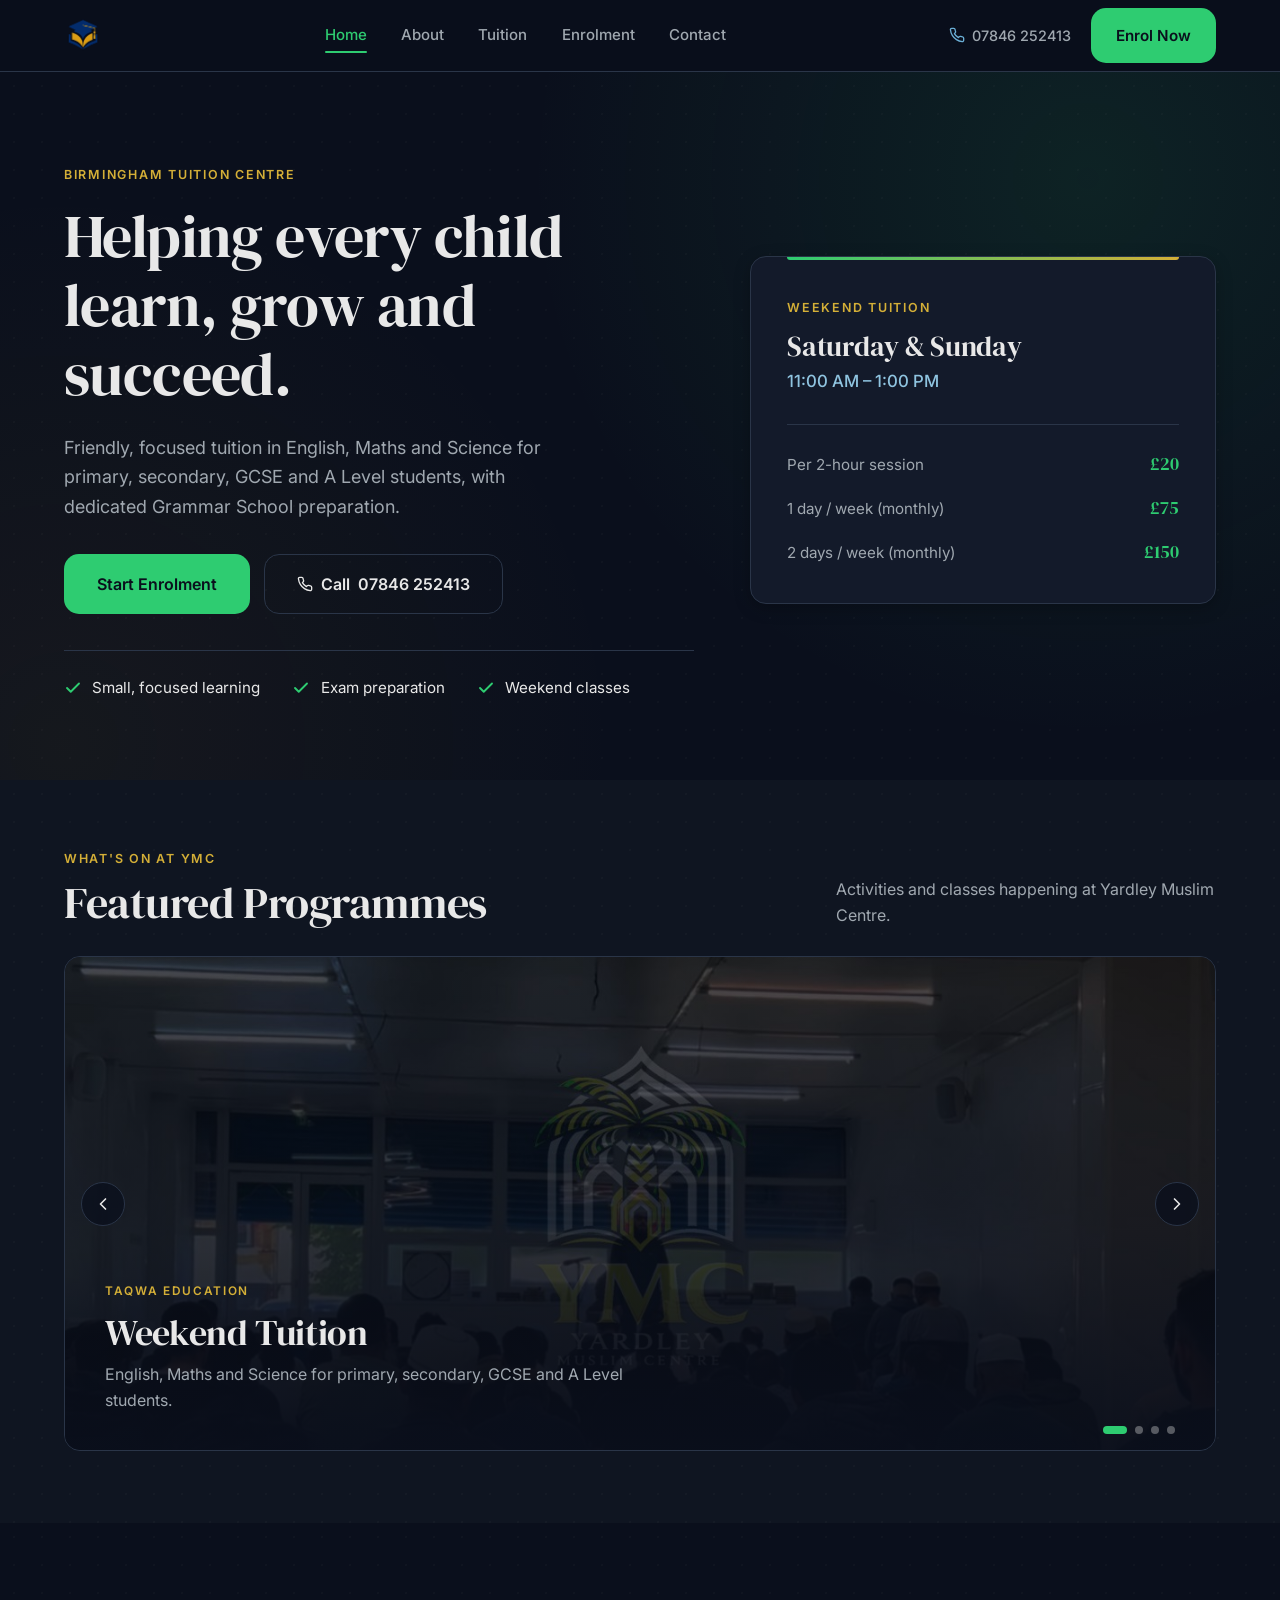
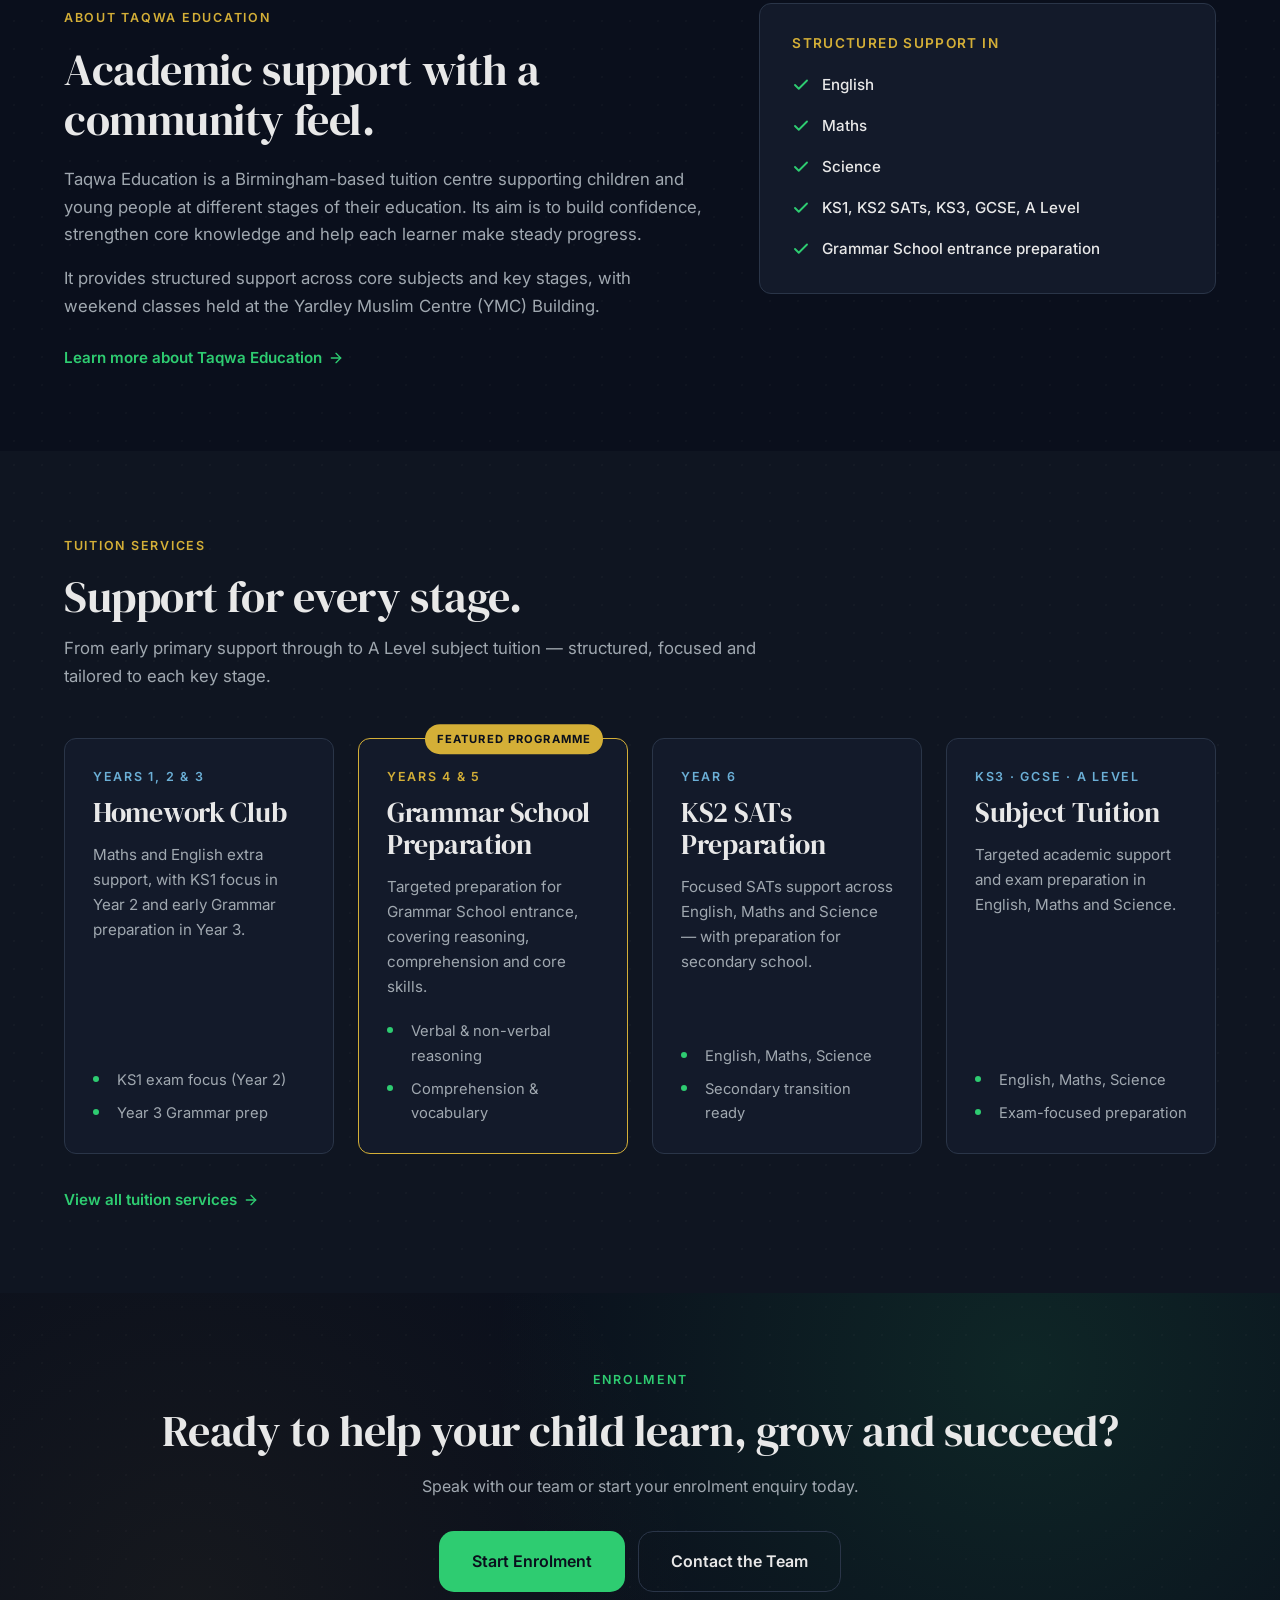
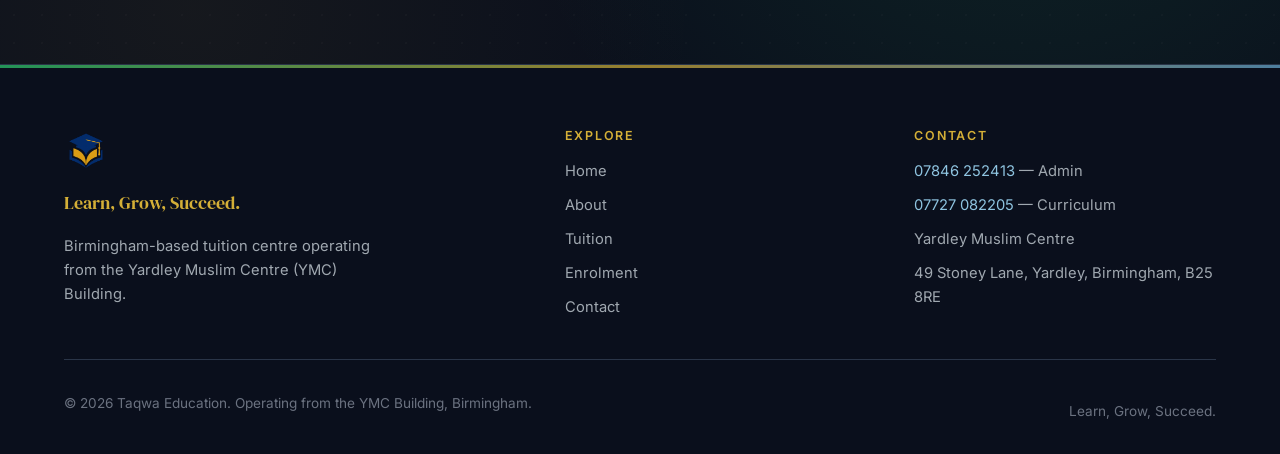
==== commit fc0adab8: "Update image paths and text in index.html" ====
--- a/index.html
+++ b/index.html
@@ -135,7 +135,7 @@
             <h2>Featured Programmes</h2>
           </div>
           <p class="text-secondary" style="max-width:380px;">
-            Activities and classes happening at the Yardley Muslim Centre building.
+            Activities and classes happening at Yardley Muslim Centre.
           </p>
         </div>
 
@@ -144,7 +144,7 @@
             <div class="slider-track">
               <article class="slide" aria-label="Slide 1 of 4">
                 <div class="slide-media">
-                  <img src="assets/adverts/tuition.jpg" alt="" class="slide-img" loading="lazy">
+                  <img src="assets/images/tuition.jpg" alt="" class="slide-img" loading="lazy">
                   <div class="slide-overlay"></div>
                 </div>
                 <div class="slide-content">
@@ -155,7 +155,7 @@
               </article>
               <article class="slide" aria-label="Slide 2 of 4">
                 <div class="slide-media">
-                  <img src="assets/adverts/karate.jpg" alt="" class="slide-img" loading="lazy">
+                  <img src="assets/images/karate.jpg" alt="" class="slide-img" loading="lazy">
                   <div class="slide-overlay"></div>
                 </div>
                 <div class="slide-content">
@@ -166,7 +166,7 @@
               </article>
               <article class="slide" aria-label="Slide 3 of 4">
                 <div class="slide-media">
-                  <img src="assets/adverts/community.jpg" alt="" class="slide-img" loading="lazy">
+                  <img src="assets/images/community.jpg" alt="" class="slide-img" loading="lazy">
                   <div class="slide-overlay"></div>
                 </div>
                 <div class="slide-content">
--- a/styles.css
+++ b/styles.css
@@ -22,6 +22,7 @@
   --text: #E8E8E8;
   --text-secondary: #A0A8B0;
   --text-muted: #6B7280;
+  --highlight: #2ECC7180;
   
   /* Borders */
   --border: #2A3548;
@@ -65,6 +66,7 @@
   -webkit-font-smoothing: antialiased;
   -moz-osx-font-smoothing: grayscale;
   overflow-x: hidden;
+  cursor: default;
 }
 
 img { max-width: 100%; display: block; }
@@ -73,8 +75,7 @@
 ul { list-style: none; }
 
 ::selection {
-  background: var(--green);
-  color: var(--navy);
+  background: var(--highlight);
 }
 
 input[type="checkbox"], input[type="radio"] {
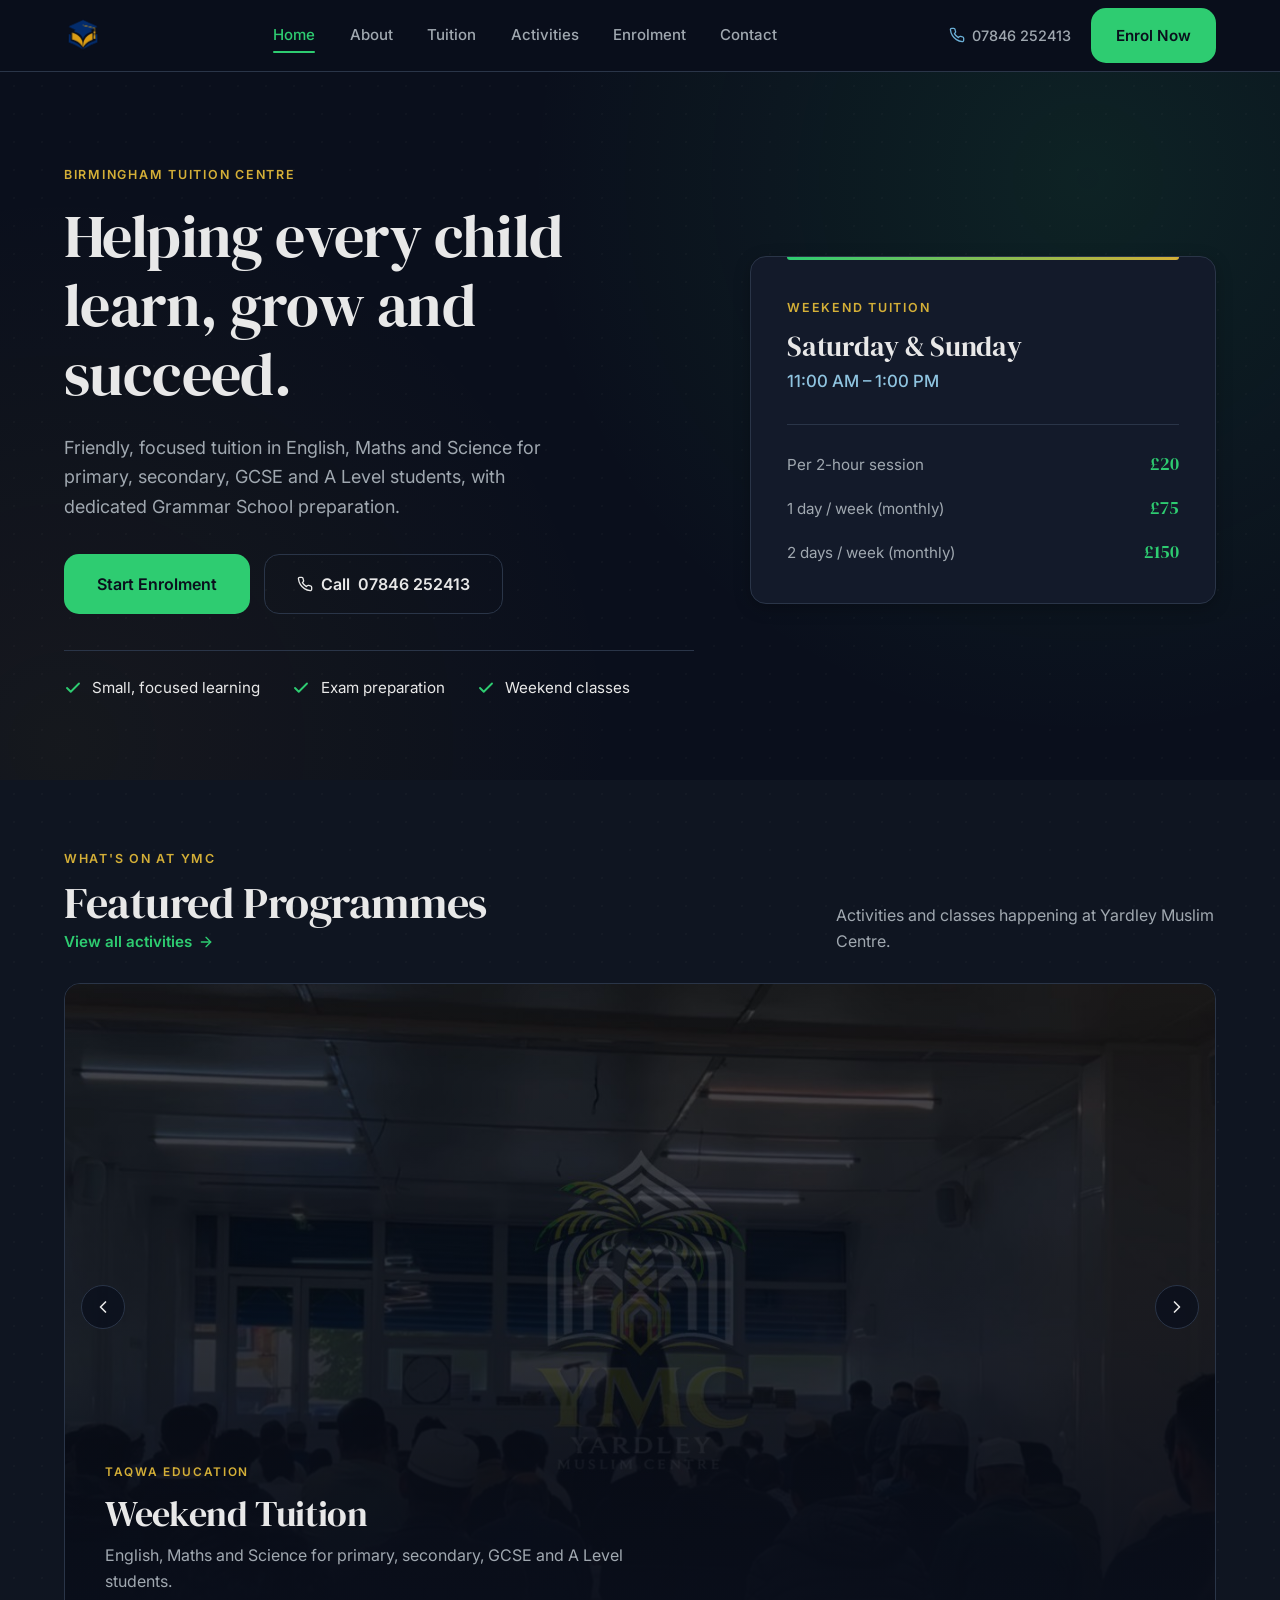
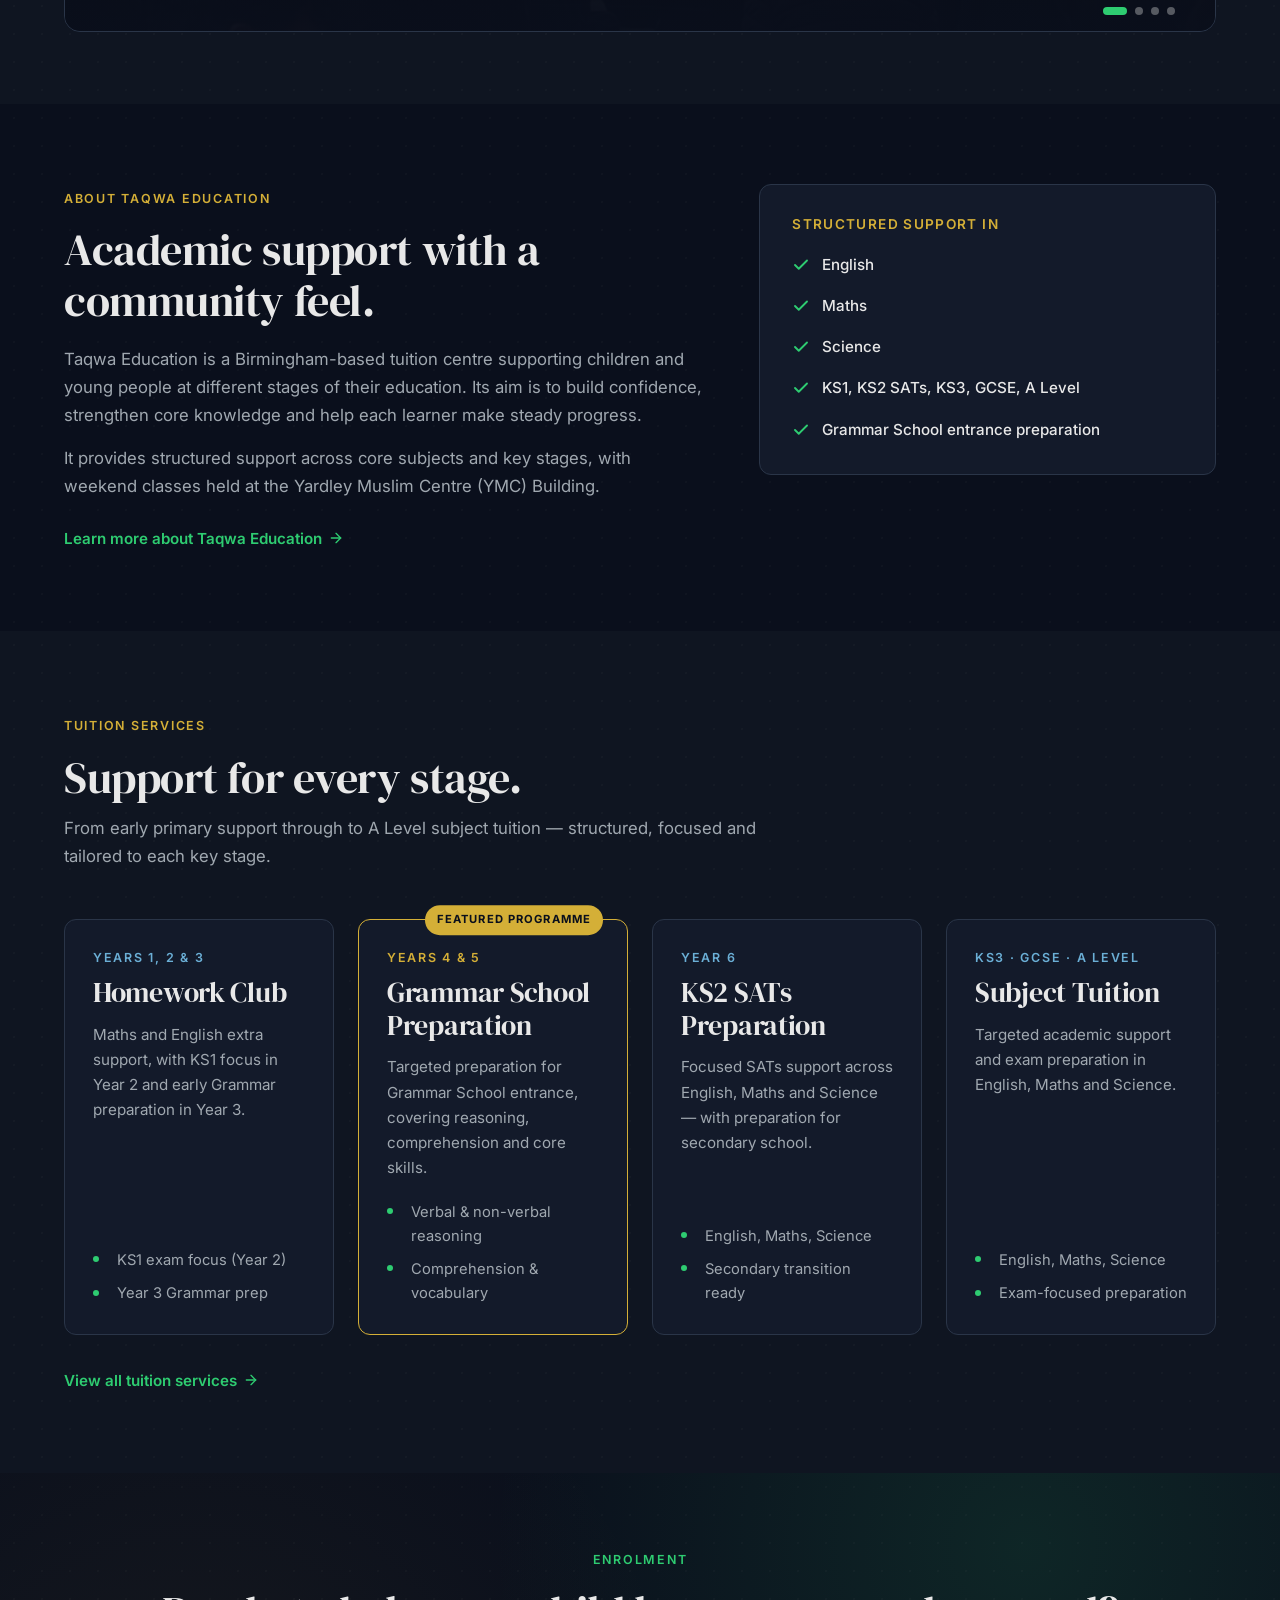
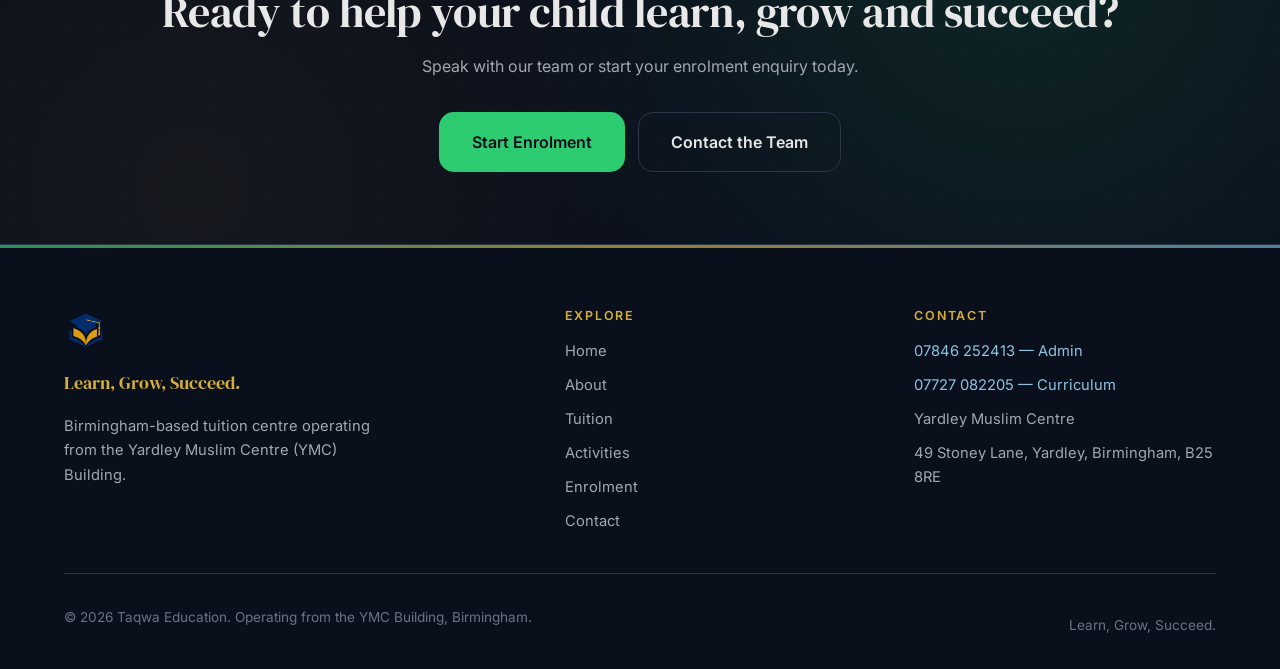
==== commit 5daa4895: "Fix file paths and update footer structure Updated file paths to be absolute and added missing foote" ====
--- a/index.html
+++ b/index.html
@@ -14,57 +14,19 @@
   <meta property="og:image" content="https://taqwaeducation.com/assets/taqwa-education-logo.jpg">
   <meta name="twitter:card" content="summary_large_image">
 
-  <link rel="icon" href="assets/favicon.png" type="image/png">
-  <link rel="apple-touch-icon" href="assets/favicon.png">
+  <link rel="icon" href="/assets/favicon.png" type="image/png">
+  <link rel="apple-touch-icon" href="/assets/favicon.png">
 
   <link rel="preconnect" href="https://fonts.googleapis.com">
   <link rel="preconnect" href="https://fonts.gstatic.com" crossorigin>
   <link href="https://fonts.googleapis.com/css2?family=DM+Serif+Display:ital@0;1&family=Inter:wght@300;400;500;600;700&display=swap" rel="stylesheet">
-  <link rel="stylesheet" href="styles.css">
+  <link rel="stylesheet" href="/styles.css">
 </head>
 <body>
   <a href="#main" class="skip-link">Skip to content</a>
 
-  <header class="site-header">
-    <div class="header-inner">
-      <a href="index.html" class="brand" aria-label="Taqwa Education home">
-        <img src="assets/taqwa-education-logo.jpg" alt="Taqwa Education">
-      </a>
-      <nav class="nav" aria-label="Primary">
-        <a href="index.html" class="active">Home</a>
-        <a href="about.html">About</a>
-        <a href="services.html">Tuition</a>
-        <a href="enrolment.html">Enrolment</a>
-        <a href="contact.html">Contact</a>
-      </nav>
-      <div class="nav-cta">
-        <a href="#" data-cfg-phone="phoneAdminRaw" class="nav-phone" aria-label="Call Taqwa Education">
-          <svg width="16" height="16" viewBox="0 0 24 24" fill="none" stroke="currentColor" stroke-width="2" stroke-linecap="round" stroke-linejoin="round" aria-hidden="true"><path d="M22 16.92v3a2 2 0 0 1-2.18 2 19.79 19.79 0 0 1-8.63-3.07 19.5 19.5 0 0 1-6-6 19.79 19.79 0 0 1-3.07-8.67A2 2 0 0 1 4.11 2h3a2 2 0 0 1 2 1.72 12.84 12.84 0 0 0 .7 2.81 2 2 0 0 1-.45 2.11L8.09 9.91a16 16 0 0 0 6 6l1.27-1.27a2 2 0 0 1 2.11-.45 12.84 12.84 0 0 0 2.81.7A2 2 0 0 1 22 16.92z"/></svg>
-          <span data-cfg="phoneAdmin"></span>
-        </a>
-        <a href="enrolment.html" class="btn btn-primary">Enrol Now</a>
-      </div>
-      <button class="hamburger" aria-label="Open menu" aria-controls="mobileNav" aria-expanded="false">
-        <svg class="icon-open" width="22" height="22" viewBox="0 0 24 24" fill="none" stroke="currentColor" stroke-width="2" stroke-linecap="round" stroke-linejoin="round" aria-hidden="true"><line x1="3" y1="6" x2="21" y2="6"/><line x1="3" y1="12" x2="21" y2="12"/><line x1="3" y1="18" x2="21" y2="18"/></svg>
-        <svg class="icon-close" width="22" height="22" viewBox="0 0 24 24" fill="none" stroke="currentColor" stroke-width="2" stroke-linecap="round" stroke-linejoin="round" aria-hidden="true"><line x1="18" y1="6" x2="6" y2="18"/><line x1="6" y1="6" x2="18" y2="18"/></svg>
-      </button>
-    </div>
-  </header>
-
-  <div class="mobile-nav" id="mobileNav" aria-label="Mobile">
-    <a href="index.html" class="active">Home</a>
-    <a href="about.html">About</a>
-    <a href="services.html">Tuition</a>
-    <a href="enrolment.html">Enrolment</a>
-    <a href="contact.html">Contact</a>
-    <a href="enrolment.html" class="btn btn-primary btn-block">Enrol Now</a>
-    <div class="mobile-contact">
-      <a href="#" data-cfg-phone="phoneAdminRaw">
-        <svg width="16" height="16" viewBox="0 0 24 24" fill="none" stroke="currentColor" stroke-width="2" stroke-linecap="round" stroke-linejoin="round" aria-hidden="true"><path d="M22 16.92v3a2 2 0 0 1-2.18 2 19.79 19.79 0 0 1-8.63-3.07 19.5 19.5 0 0 1-6-6 19.79 19.79 0 0 1-3.07-8.67A2 2 0 0 1 4.11 2h3a2 2 0 0 1 2 1.72 12.84 12.84 0 0 0 .7 2.81 2 2 0 0 1-.45 2.11L8.09 9.91a16 16 0 0 0 6 6l1.27-1.27a2 2 0 0 1 2.11-.45 12.84 12.84 0 0 0 2.81.7A2 2 0 0 1 22 16.92z"/></svg>
-        <span data-cfg="phoneAdmin"></span>
-      </a>
-    </div>
-  </div>
+  <!-- Injected by script.js — leave empty -->
+  <header class="site-header"></header>
 
   <main id="main">
 
@@ -79,7 +41,7 @@
               GCSE and A Level students, with dedicated Grammar School preparation.
             </p>
             <div class="hero-ctas">
-              <a href="enrolment.html" class="btn btn-primary btn-lg">Start Enrolment</a>
+              <a href="/enrolment" class="btn btn-primary btn-lg">Start Enrolment</a>
               <a href="#" data-cfg-phone="phoneAdminRaw" class="btn btn-outline btn-lg">
                 <svg width="16" height="16" viewBox="0 0 24 24" fill="none" stroke="currentColor" stroke-width="2" stroke-linecap="round" stroke-linejoin="round" aria-hidden="true"><path d="M22 16.92v3a2 2 0 0 1-2.18 2 19.79 19.79 0 0 1-8.63-3.07 19.5 19.5 0 0 1-6-6 19.79 19.79 0 0 1-3.07-8.67A2 2 0 0 1 4.11 2h3a2 2 0 0 1 2 1.72 12.84 12.84 0 0 0 .7 2.81 2 2 0 0 1-.45 2.11L8.09 9.91a16 16 0 0 0 6 6l1.27-1.27a2 2 0 0 1 2.11-.45 12.84 12.84 0 0 0 2.81.7A2 2 0 0 1 22 16.92z"/></svg>
                 Call <span data-cfg="phoneAdmin"></span>
@@ -133,6 +95,9 @@
           <div>
             <span class="eyebrow">What's on at YMC</span>
             <h2>Featured Programmes</h2>
+            <a class="link-arrow" href="/activities/">View all activities
+              <svg width="16" height="16" viewBox="0 0 24 24" fill="none" stroke="currentColor" stroke-width="2" stroke-linecap="round" stroke-linejoin="round" aria-hidden="true"><line x1="5" y1="12" x2="19" y2="12"/><polyline points="12 5 19 12 12 19"/></svg>
+            </a>
           </div>
           <p class="text-secondary" style="max-width:380px;">
             Activities and classes happening at Yardley Muslim Centre.
@@ -142,9 +107,9 @@
         <div class="slider" data-slider role="region" aria-roledescription="carousel" aria-label="Featured programmes" tabindex="0">
           <div class="slider-viewport">
             <div class="slider-track">
-              <article class="slide" aria-label="Slide 1 of 4">
-                <div class="slide-media">
-                  <img src="assets/images/tuition.jpg" alt="" class="slide-img" loading="lazy">
+              <a class="slide" href="/services" aria-label="Weekend Tuition — find out more">
+                <div class="slide-media">
+                  <img src="/assets/images/tuition.jpg" alt="" class="slide-img" loading="lazy">
                   <div class="slide-overlay"></div>
                 </div>
                 <div class="slide-content">
@@ -152,21 +117,21 @@
                   <h3 class="slide-title">Weekend Tuition</h3>
                   <p class="slide-subtitle">English, Maths and Science for primary, secondary, GCSE and A Level students.</p>
                 </div>
-              </article>
-              <article class="slide" aria-label="Slide 2 of 4">
-                <div class="slide-media">
-                  <img src="assets/images/karate.jpg" alt="" class="slide-img" loading="lazy">
+              </a>
+              <a class="slide" href="/activities/karate" aria-label="Karate Classes — find out more">
+                <div class="slide-media">
+                  <img src="/assets/images/karate.jpg" alt="" class="slide-img" loading="lazy">
                   <div class="slide-overlay"></div>
                 </div>
                 <div class="slide-content">
                   <span class="slide-eyebrow">YMC Activity</span>
                   <h3 class="slide-title">Karate Classes</h3>
-                  <p class="slide-subtitle">Discipline, focus and confidence — weekly martial arts sessions at the YMC building.</p>
-                </div>
-              </article>
-              <article class="slide" aria-label="Slide 3 of 4">
-                <div class="slide-media">
-                  <img src="assets/images/community.jpg" alt="" class="slide-img" loading="lazy">
+                  <p class="slide-subtitle">Build Discipline, Build Confidence, Build A Better You — weekly sessions at the YMC Building.</p>
+                </div>
+              </a>
+              <a class="slide" href="/activities/" aria-label="Youth and Community Activities — find out more">
+                <div class="slide-media">
+                  <img src="/assets/images/community.jpg" alt="" class="slide-img" loading="lazy">
                   <div class="slide-overlay"></div>
                 </div>
                 <div class="slide-content">
@@ -174,7 +139,7 @@
                   <h3 class="slide-title">Youth &amp; Community Activities</h3>
                   <p class="slide-subtitle">Regular activities for young people and families across the Yardley community.</p>
                 </div>
-              </article>
+              </a>
               <article class="slide" aria-label="Slide 4 of 4">
                 <div class="slide-media">
                   <div class="slide-overlay"></div>
@@ -214,7 +179,7 @@
               held at the Yardley Muslim Centre (YMC) Building.
             </p>
             <p style="margin-top:1.5rem;">
-              <a href="about.html" class="link-arrow">
+              <a href="/about" class="link-arrow">
                 Learn more about Taqwa Education
                 <svg width="16" height="16" viewBox="0 0 24 24" fill="none" stroke="currentColor" stroke-width="2" stroke-linecap="round" stroke-linejoin="round" aria-hidden="true"><line x1="5" y1="12" x2="19" y2="12"/><polyline points="12 5 19 12 12 19"/></svg>
               </a>
@@ -283,7 +248,7 @@
           </article>
         </div>
         <p style="margin-top:2rem;">
-          <a href="services.html" class="link-arrow">
+          <a href="/services" class="link-arrow">
             View all tuition services
             <svg width="16" height="16" viewBox="0 0 24 24" fill="none" stroke="currentColor" stroke-width="2" stroke-linecap="round" stroke-linejoin="round" aria-hidden="true"><line x1="5" y1="12" x2="19" y2="12"/><polyline points="12 5 19 12 12 19"/></svg>
           </a>
@@ -297,50 +262,18 @@
         <h2>Ready to help your child learn, grow and succeed?</h2>
         <p>Speak with our team or start your enrolment enquiry today.</p>
         <div class="hero-ctas">
-          <a href="enrolment.html" class="btn btn-primary btn-lg">Start Enrolment</a>
-          <a href="contact.html" class="btn btn-outline btn-lg">Contact the Team</a>
+          <a href="/enrolment" class="btn btn-primary btn-lg">Start Enrolment</a>
+          <a href="/contact" class="btn btn-outline btn-lg">Contact the Team</a>
         </div>
       </div>
     </section>
 
   </main>
 
-  <footer class="site-footer">
-    <div class="container">
-      <div class="footer-grid">
-        <div class="footer-brand">
-          <img src="assets/taqwa-education-logo.jpg" alt="Taqwa Education">
-          <p class="tagline" data-cfg="tagline"></p>
-          <p>Birmingham-based tuition centre operating from the Yardley Muslim Centre (YMC) Building.</p>
-        </div>
-        <div class="footer-col">
-          <h4>Explore</h4>
-          <ul>
-            <li><a href="index.html">Home</a></li>
-            <li><a href="about.html">About</a></li>
-            <li><a href="services.html">Tuition</a></li>
-            <li><a href="enrolment.html">Enrolment</a></li>
-            <li><a href="contact.html">Contact</a></li>
-          </ul>
-        </div>
-        <div class="footer-col">
-          <h4>Contact</h4>
-          <ul>
-            <li><a href="#" data-cfg-phone="phoneAdminRaw" class="phone-link"><span data-cfg="phoneAdmin"></span></a> — Admin</li>
-            <li><a href="#" data-cfg-phone="phoneCurriculumRaw" class="phone-link"><span data-cfg="phoneCurriculum"></span></a> — Curriculum</li>
-            <li><span data-cfg="addressLine1"></span></li>
-            <li><span data-cfg="addressLine2"></span></li>
-          </ul>
-        </div>
-      </div>
-      <div class="footer-bottom">
-        <p>© <span data-cfg="year"></span> Taqwa Education. Operating from the YMC Building, Birmingham.</p>
-        <p data-cfg="tagline"></p>
-      </div>
-    </div>
-  </footer>
-
-  <script src="site-config.js"></script>
-  <script src="script.js"></script>
+  <!-- Injected by script.js — leave empty -->
+  <footer class="site-footer"></footer>
+
+  <script src="/site-config.js"></script>
+  <script src="/script.js"></script>
 </body>
 </html>
--- a/styles.css
+++ b/styles.css
@@ -616,7 +616,7 @@
 .slide {
   flex: 0 0 100%;
   position: relative;
-  aspect-ratio: 21 / 9;
+  aspect-ratio: 16 / 9;
   background: linear-gradient(135deg, var(--card-2), var(--navy));
   overflow: hidden;
 }
@@ -719,7 +719,7 @@
 .slider-dot.active:hover { background: var(--green); }
 
 @media (max-width: 768px) {
-  .slide { aspect-ratio: 16 / 9; }
+  .slide { aspect-ratio: 4 / 3; }
   .slide-content { padding: 1.5rem 1.5rem; }
   .slider-dots { right: 1.5rem; bottom: 1rem; }
   .slider-nav { width: 38px; height: 38px; }
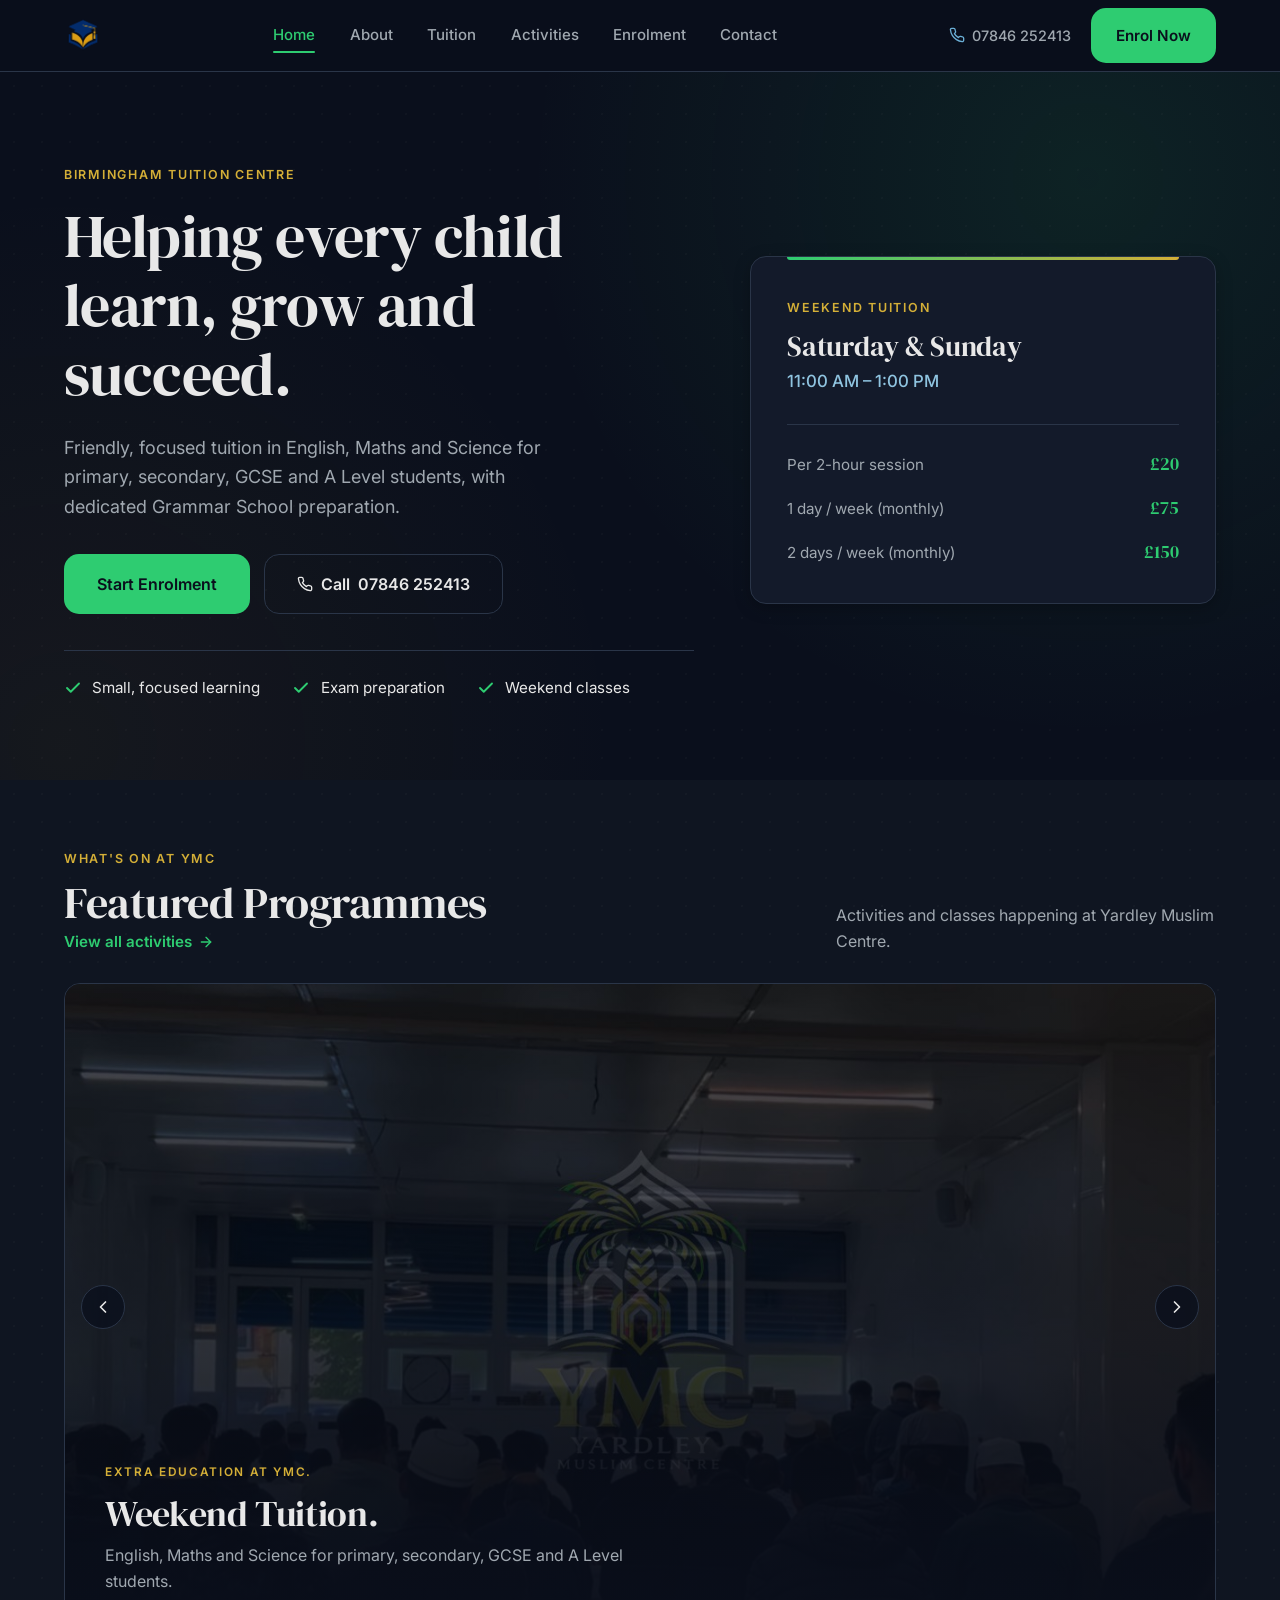
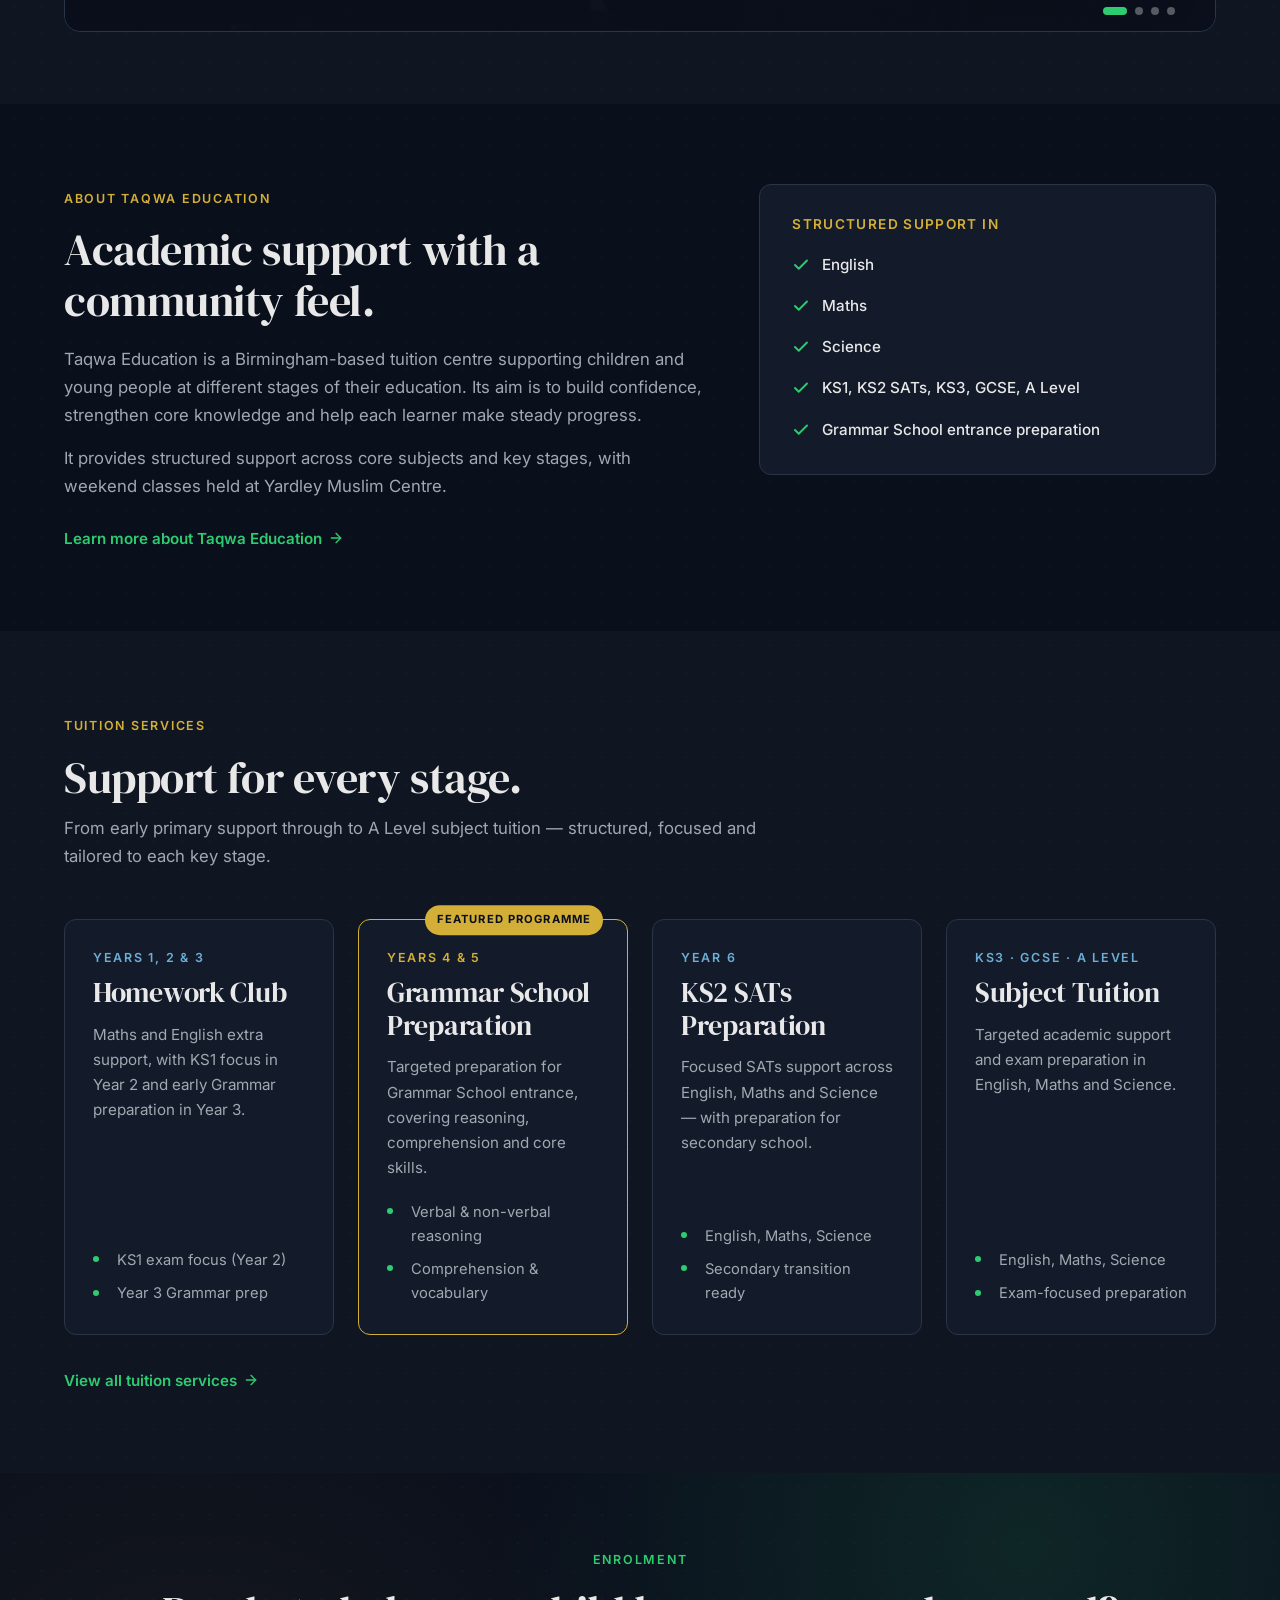
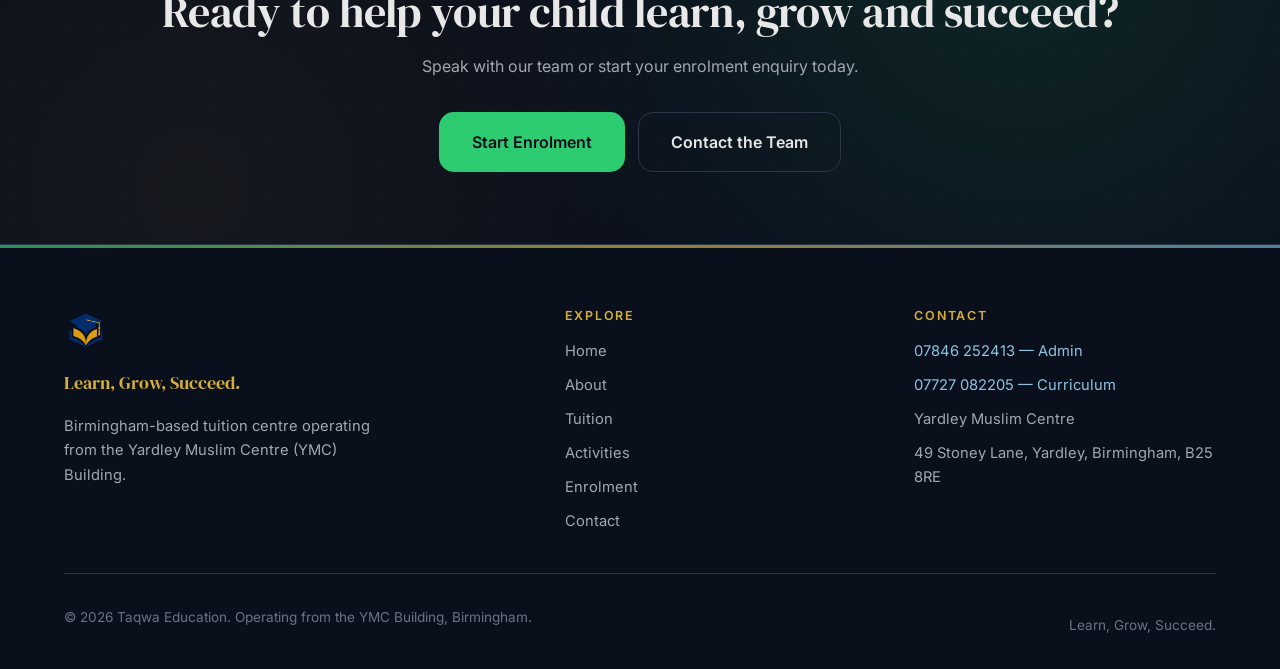
==== commit 89e10130: "Update content and links for educational programs" ====
--- a/index.html
+++ b/index.html
@@ -113,8 +113,8 @@
                   <div class="slide-overlay"></div>
                 </div>
                 <div class="slide-content">
-                  <span class="slide-eyebrow">Taqwa Education</span>
-                  <h3 class="slide-title">Weekend Tuition</h3>
+                  <span class="slide-eyebrow">Extra Education at YMC.</span>
+                  <h3 class="slide-title">Weekend Tuition.</h3>
                   <p class="slide-subtitle">English, Maths and Science for primary, secondary, GCSE and A Level students.</p>
                 </div>
               </a>
@@ -124,9 +124,20 @@
                   <div class="slide-overlay"></div>
                 </div>
                 <div class="slide-content">
-                  <span class="slide-eyebrow">YMC Activity</span>
-                  <h3 class="slide-title">Karate Classes</h3>
-                  <p class="slide-subtitle">Build Discipline, Build Confidence, Build A Better You — weekly sessions at the YMC Building.</p>
+                  <span class="slide-eyebrow">Extracurriculars.</span>
+                  <h3 class="slide-title">Karate Classes.</h3>
+                  <p class="slide-subtitle">Build Discipline, Build Confidence, Build A Better You — weekly sessions at Yardley Muslim Centre.</p>
+                </div>
+              </a>
+              <a class="slide" href="https://ymc1.uk/services/madrasah" aria-label="YMC Madrasah — find out more">
+                <div class="slide-media">
+                  <img src="/assets/images/madrasah.jpg" alt="" class="slide-img" loading="lazy">
+                  <div class="slide-overlay"></div>
+                </div>
+                <div class="slide-content">
+                  <span class="slide-eyebrow">Islam for youngsters.</span>
+                  <h3 class="slide-title">YMC Madrasah.</h3>
+                  <p class="slide-subtitle">Raise your child in the Islamic environment. From learning the very basics of Islam to memorising the Qur'an.</p>
                 </div>
               </a>
               <a class="slide" href="/activities/" aria-label="Youth and Community Activities — find out more">
@@ -135,21 +146,11 @@
                   <div class="slide-overlay"></div>
                 </div>
                 <div class="slide-content">
-                  <span class="slide-eyebrow">YMC Programme</span>
+                  <span class="slide-eyebrow">Other Community Projects.</span>
                   <h3 class="slide-title">Youth &amp; Community Activities</h3>
                   <p class="slide-subtitle">Regular activities for young people and families across the Yardley community.</p>
                 </div>
               </a>
-              <article class="slide" aria-label="Slide 4 of 4">
-                <div class="slide-media">
-                  <div class="slide-overlay"></div>
-                </div>
-                <div class="slide-content">
-                  <span class="slide-eyebrow">Coming Up</span>
-                  <h3 class="slide-title">Add Your Programme Here</h3>
-                  <p class="slide-subtitle">Drop an image into <code>assets/adverts/</code> to feature new activities here.</p>
-                </div>
-              </article>
             </div>
           </div>
           <button class="slider-nav slider-prev" aria-label="Previous slide">
@@ -176,7 +177,7 @@
             </p>
             <p class="text-dark-secondary" style="font-size:1.05rem;">
               It provides structured support across core subjects and key stages, with weekend classes
-              held at the Yardley Muslim Centre (YMC) Building.
+              held at Yardley Muslim Centre.
             </p>
             <p style="margin-top:1.5rem;">
               <a href="/about" class="link-arrow">
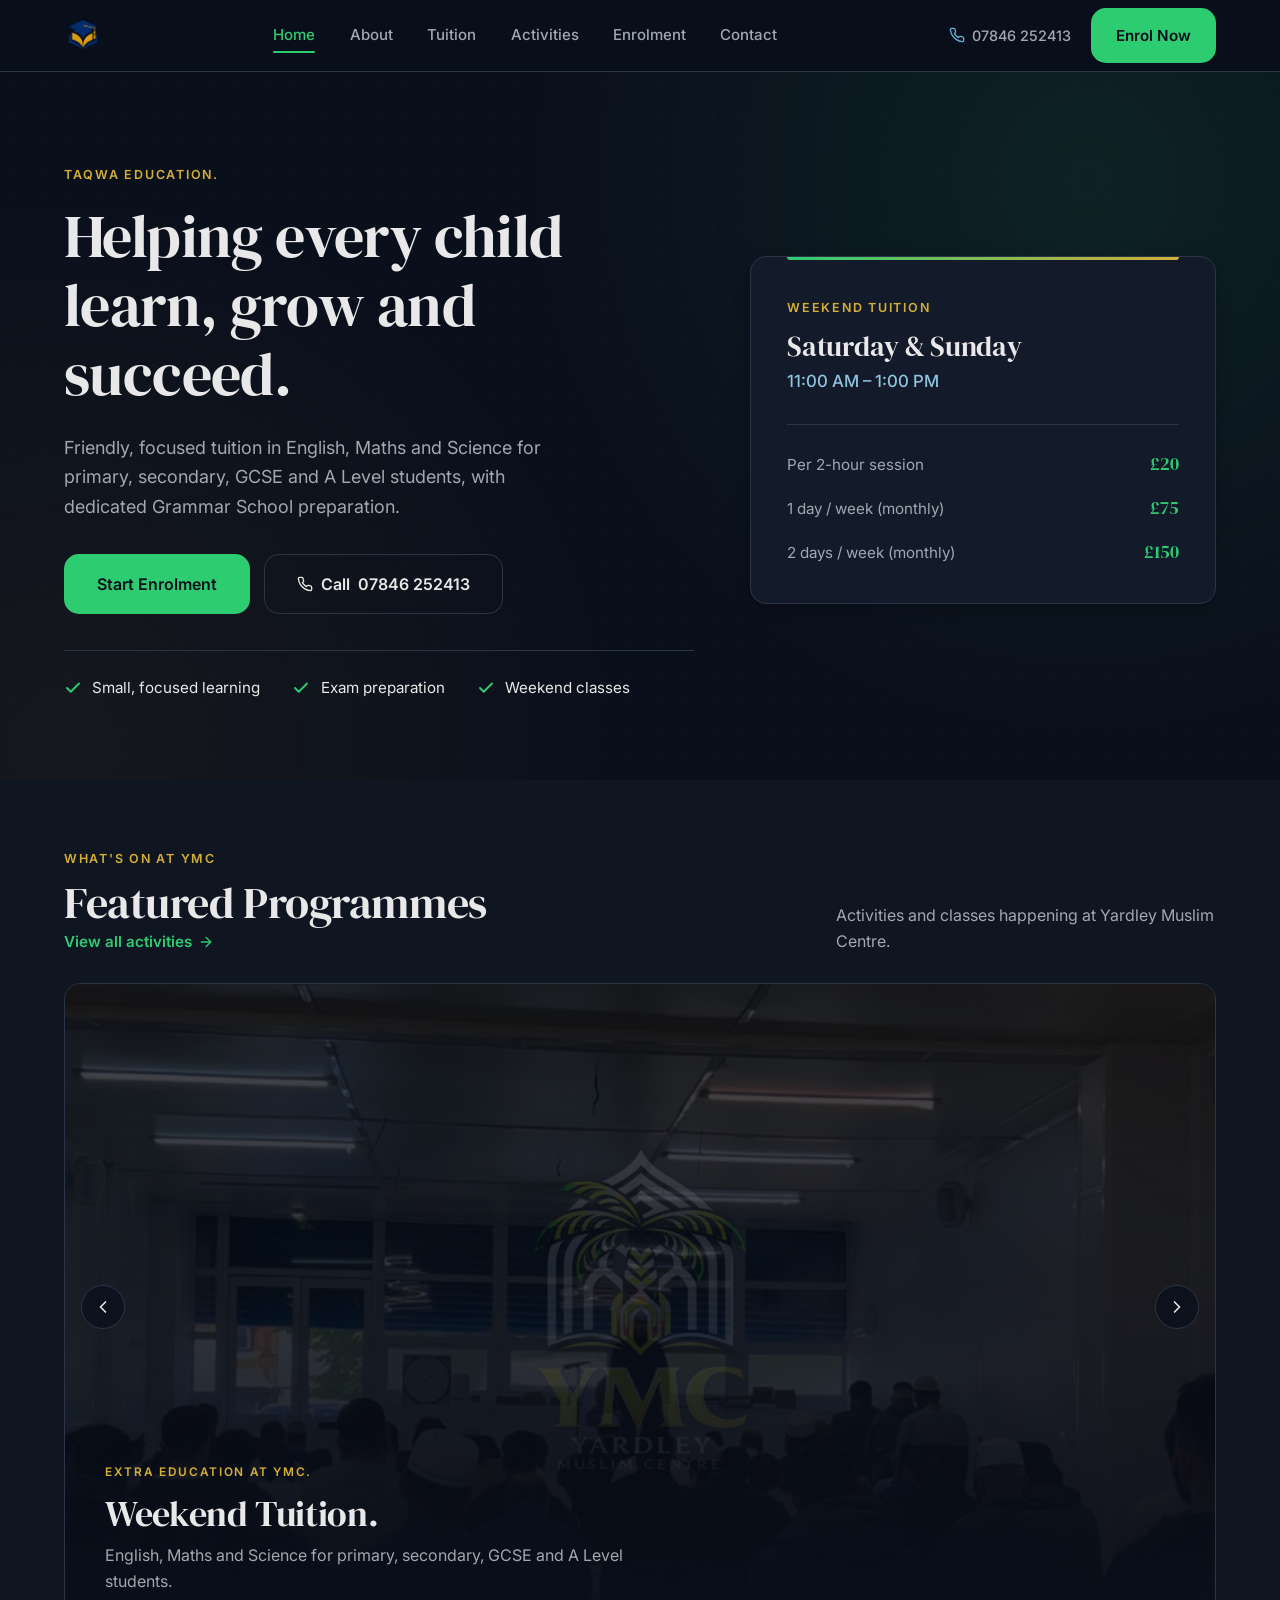
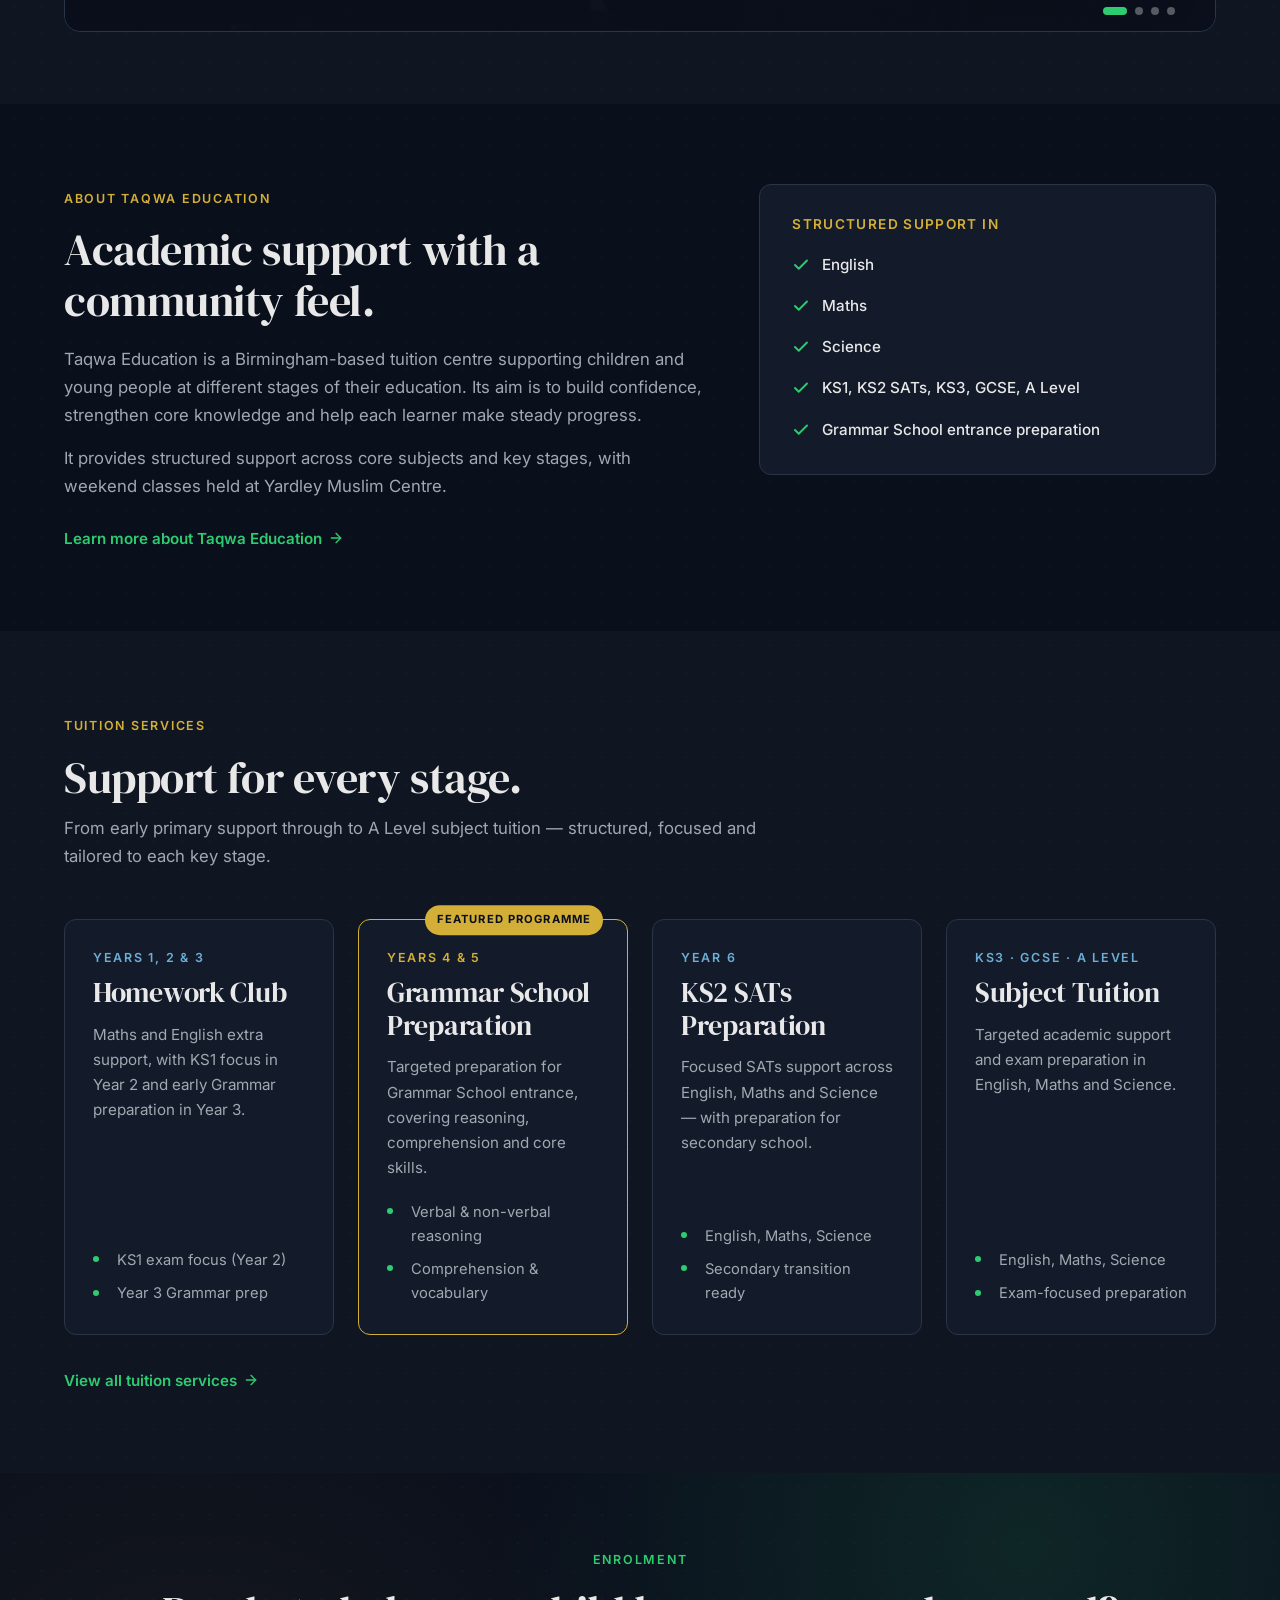
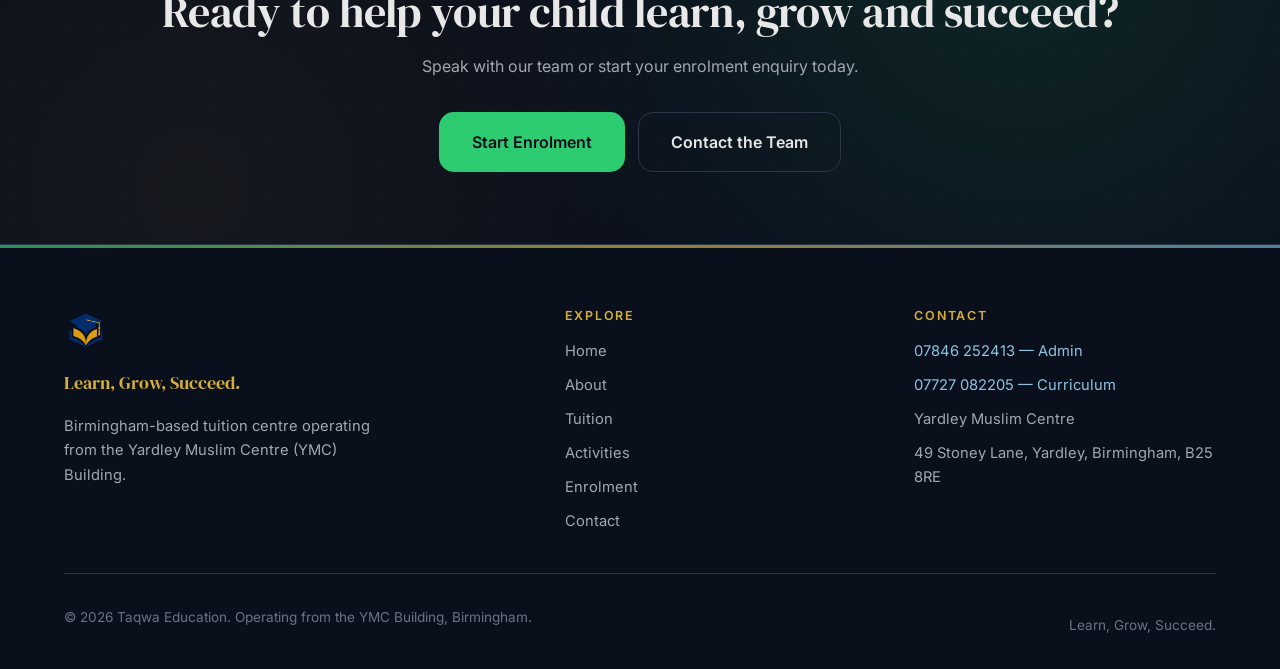
==== commit 37e36e3c: "Update index.html" ====
--- a/index.html
+++ b/index.html
@@ -34,7 +34,7 @@
       <div class="container">
         <div class="hero-grid">
           <div class="hero-content">
-            <span class="eyebrow">Birmingham Tuition Centre</span>
+            <span class="eyebrow">Taqwa Education.</span>
             <h1>Helping every child learn, grow and succeed.</h1>
             <p class="lead">
               Friendly, focused tuition in English, Maths and Science for primary, secondary,
